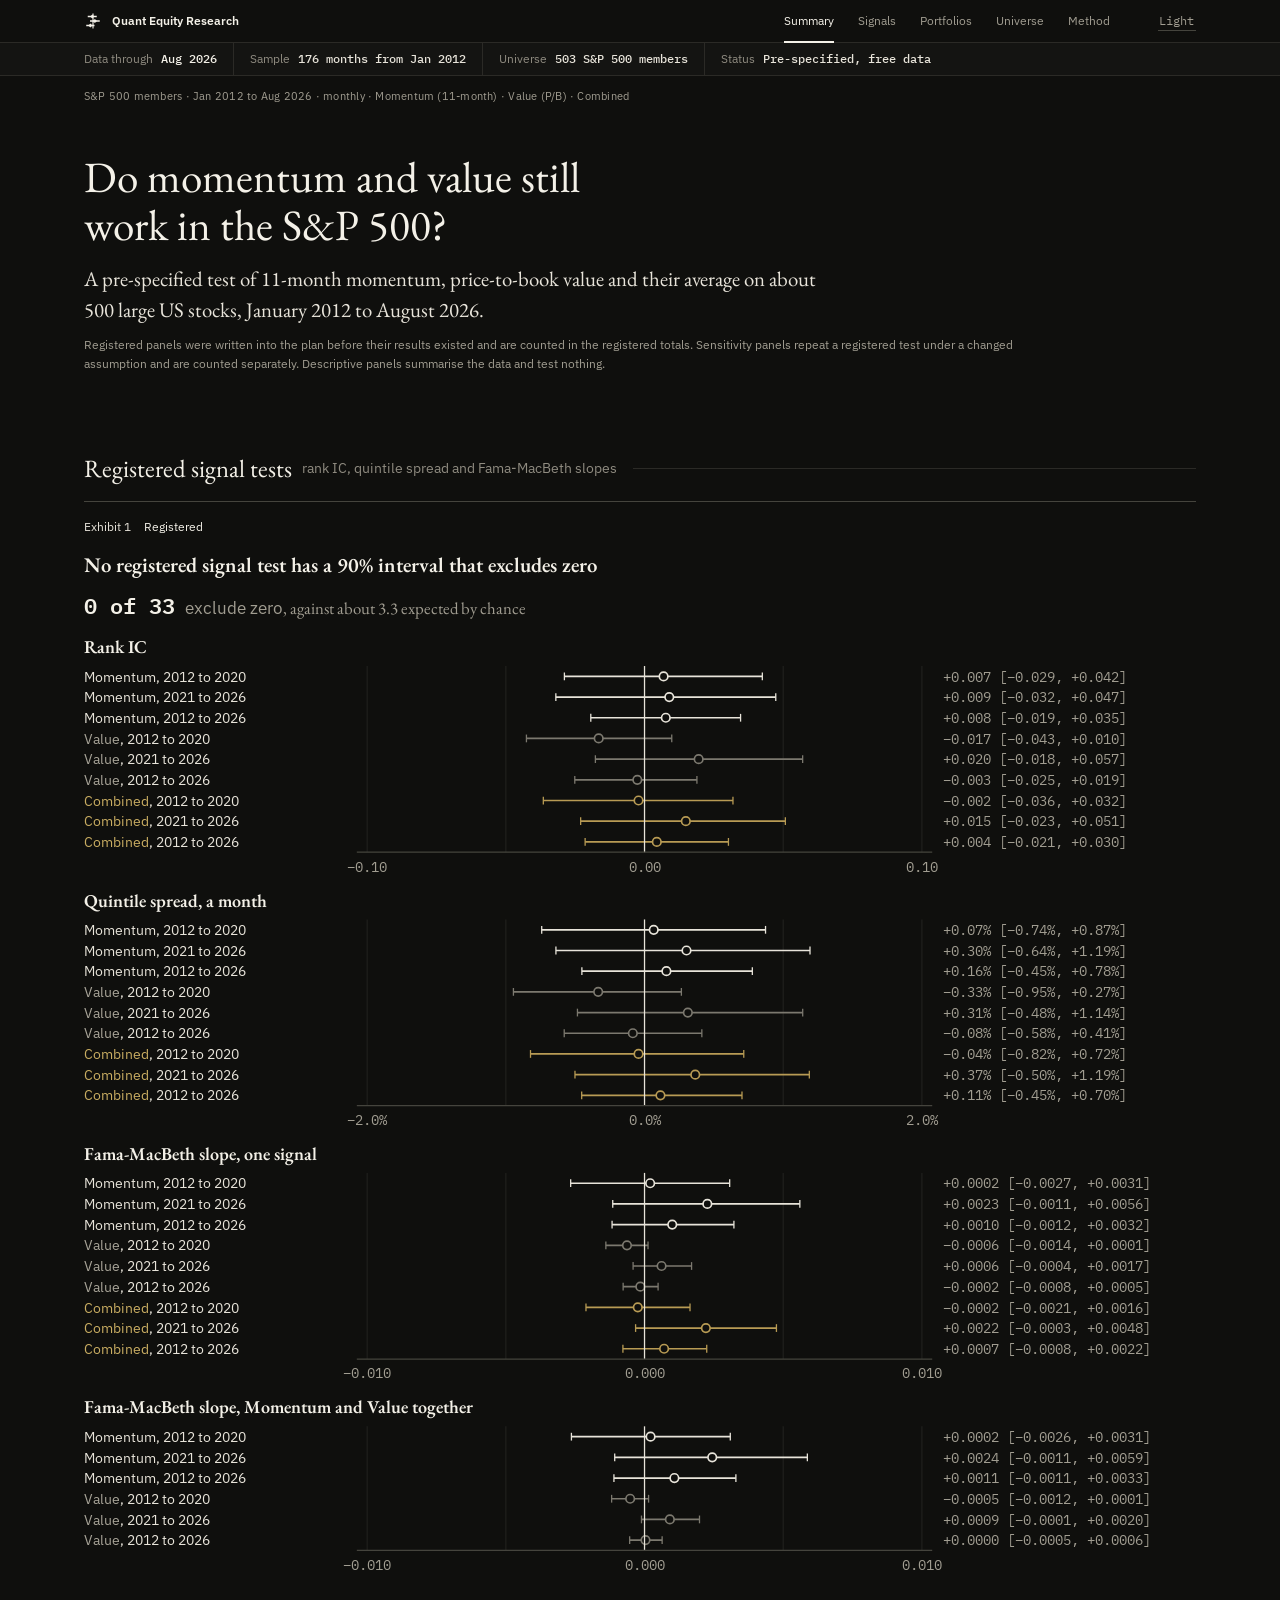
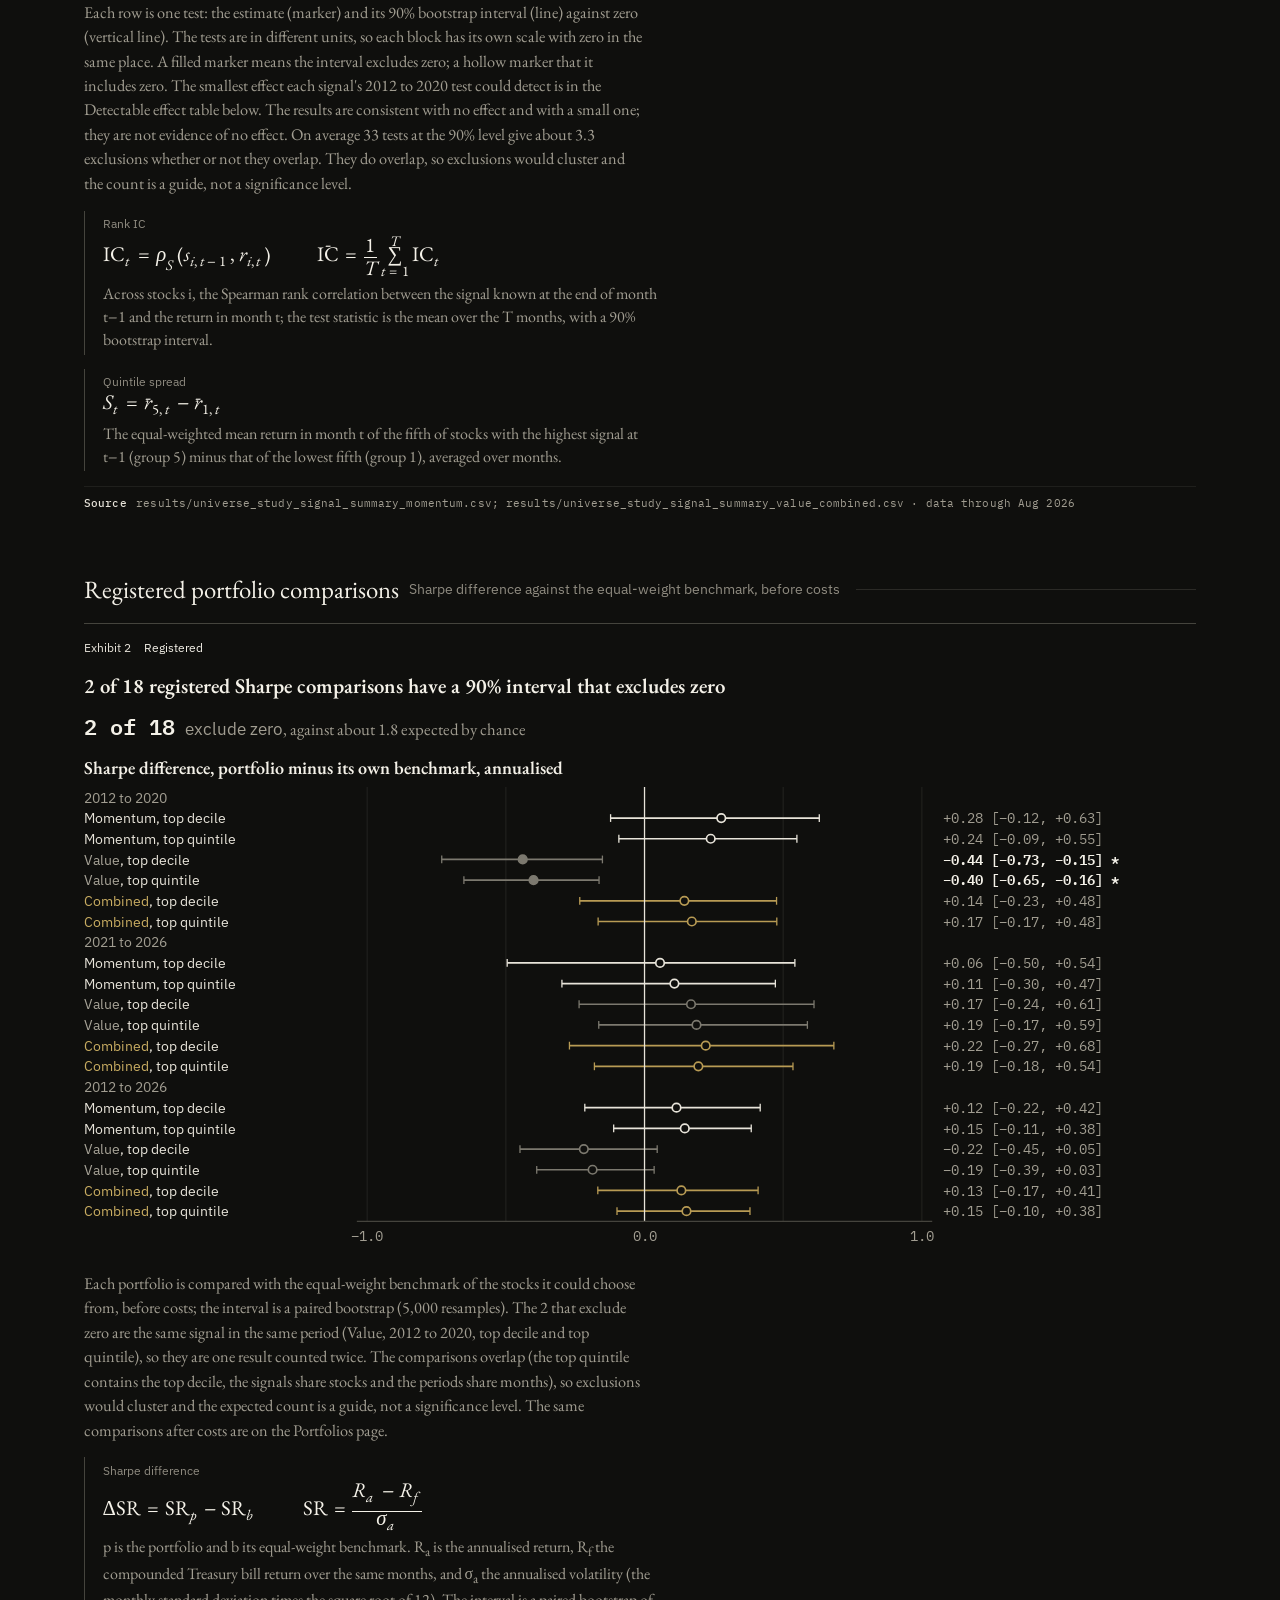
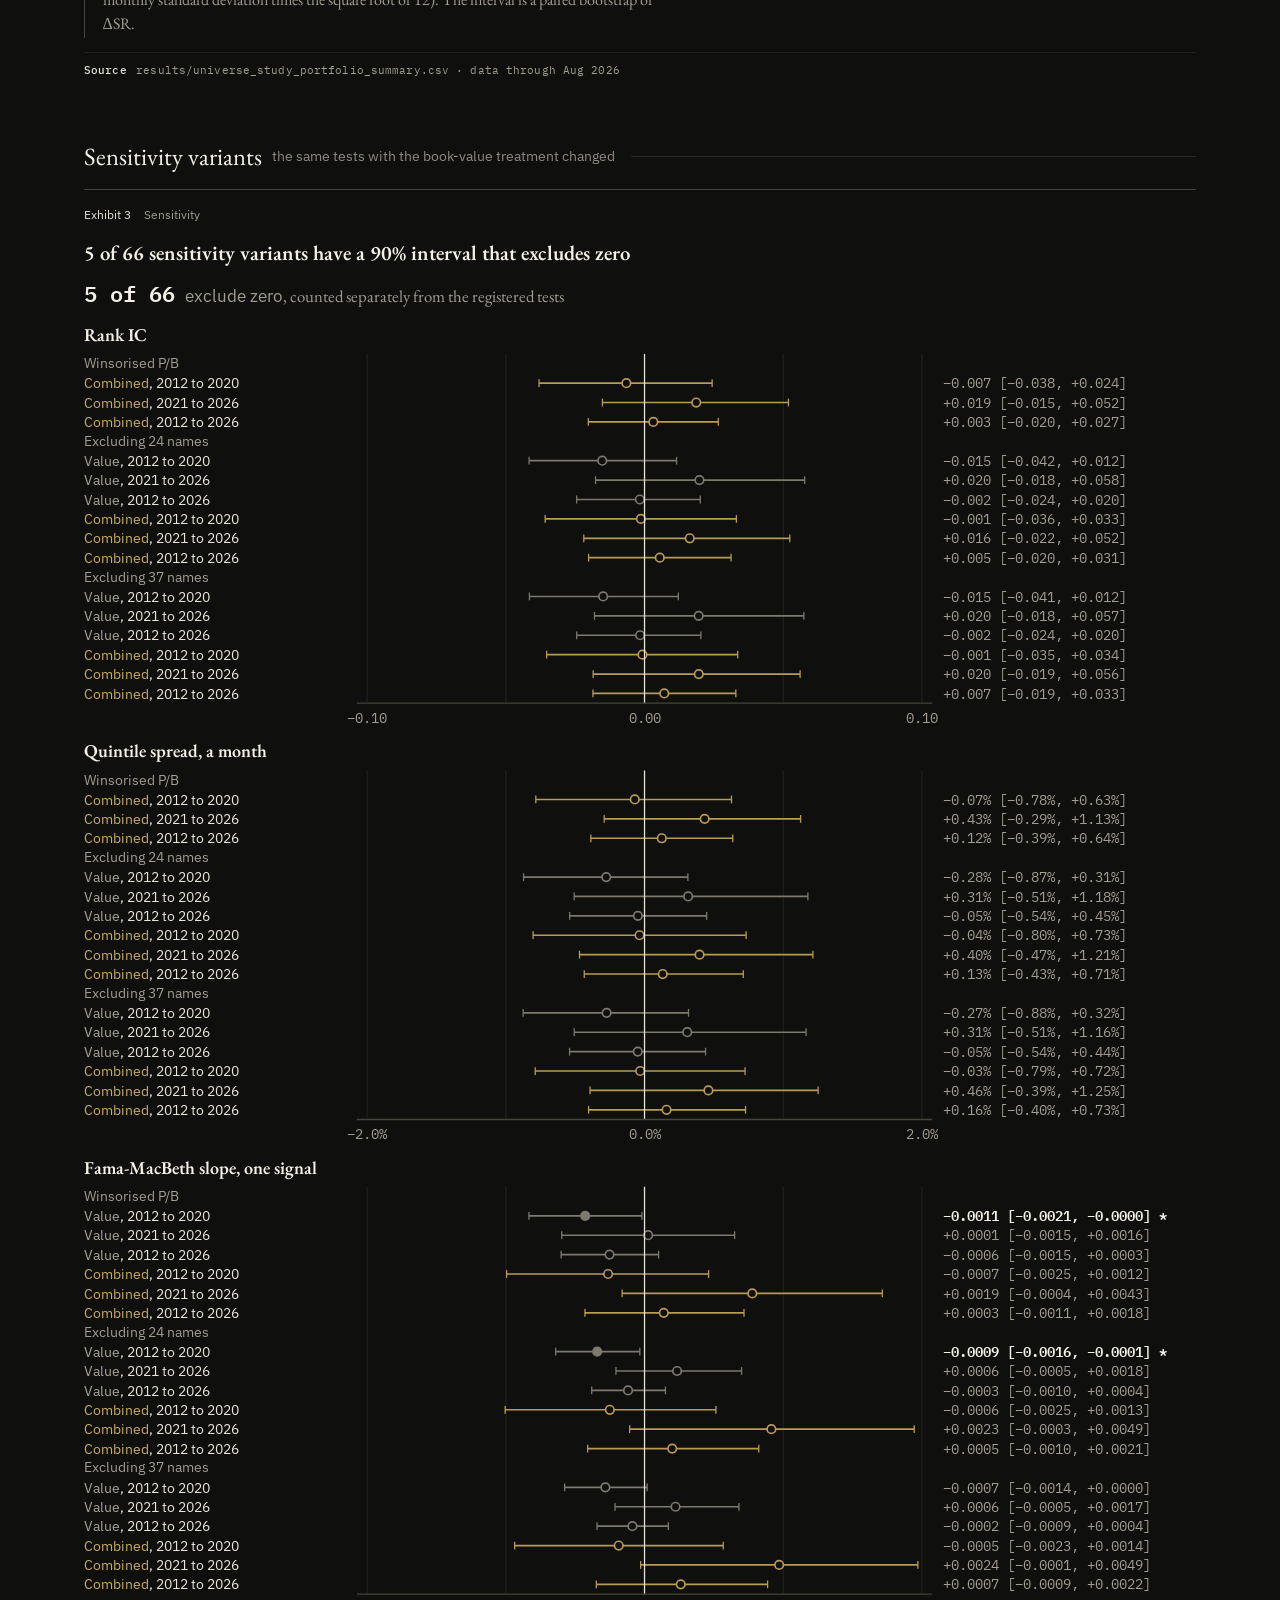
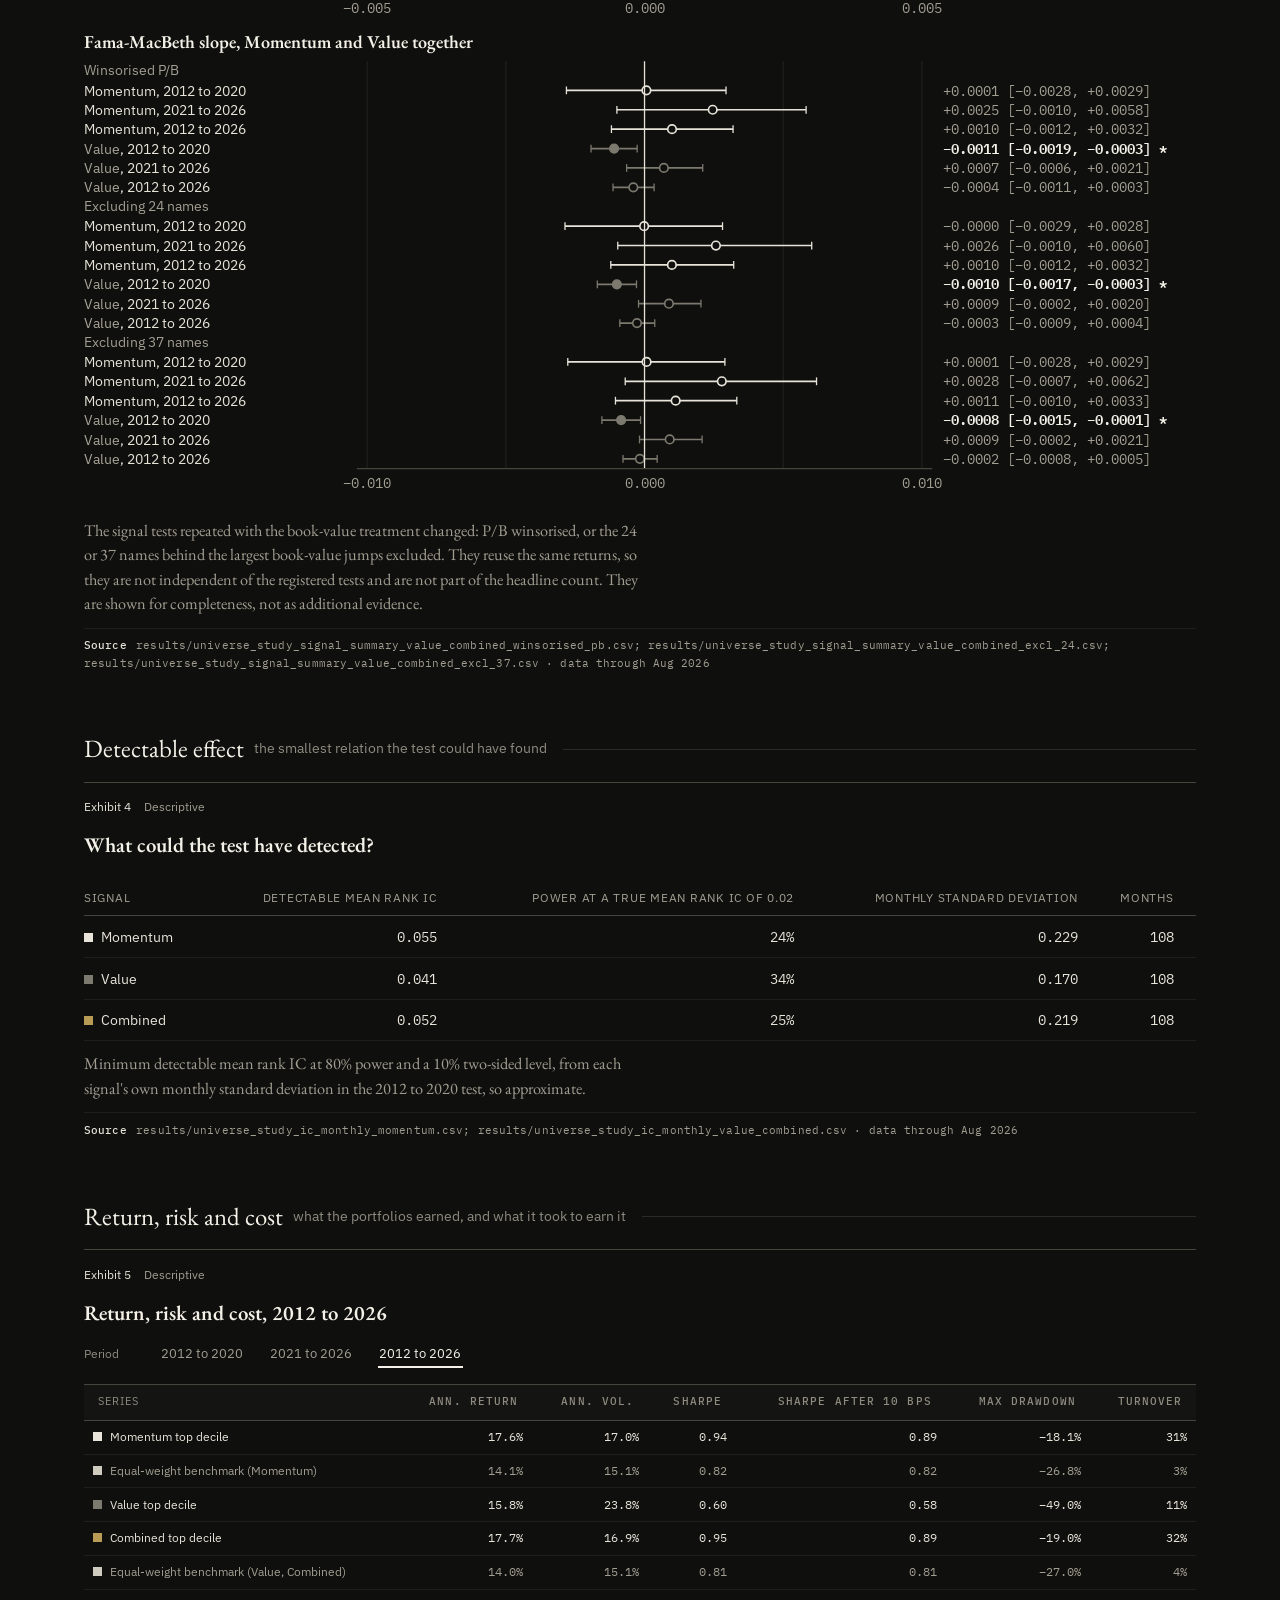
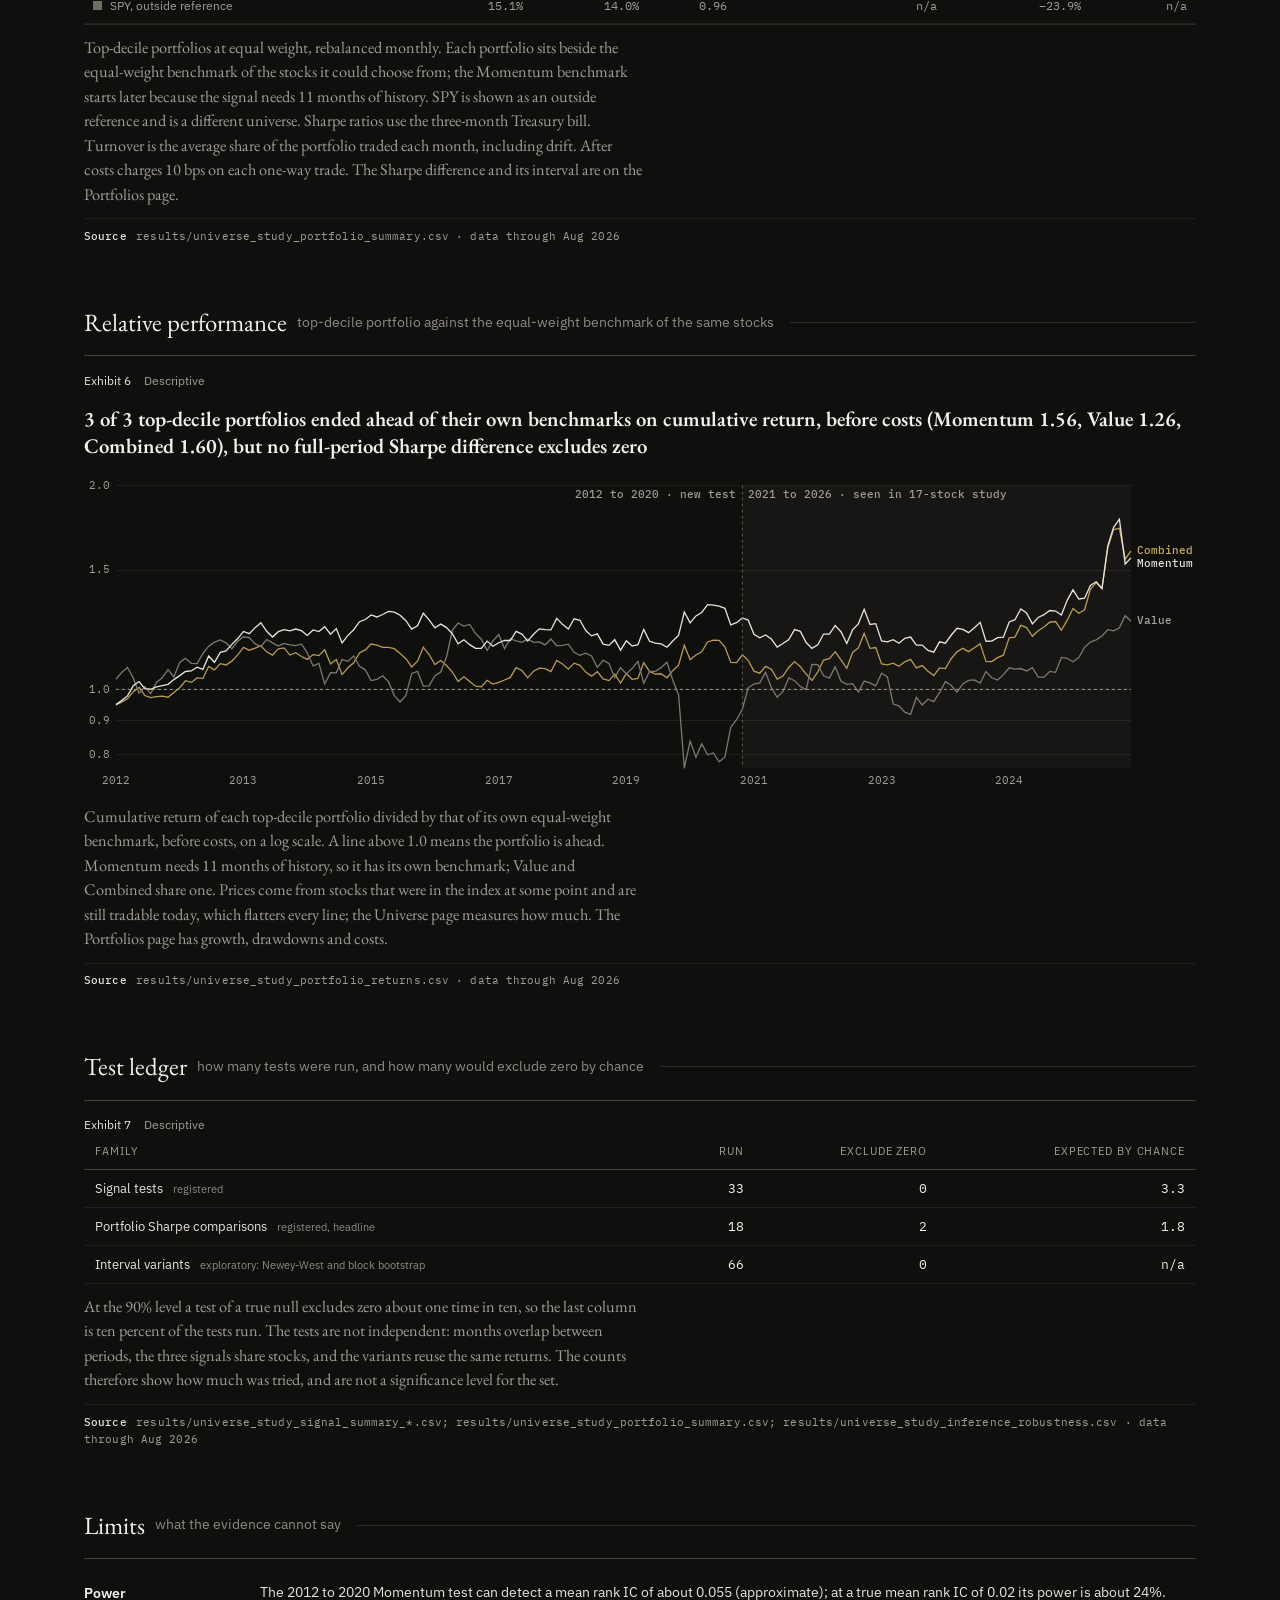
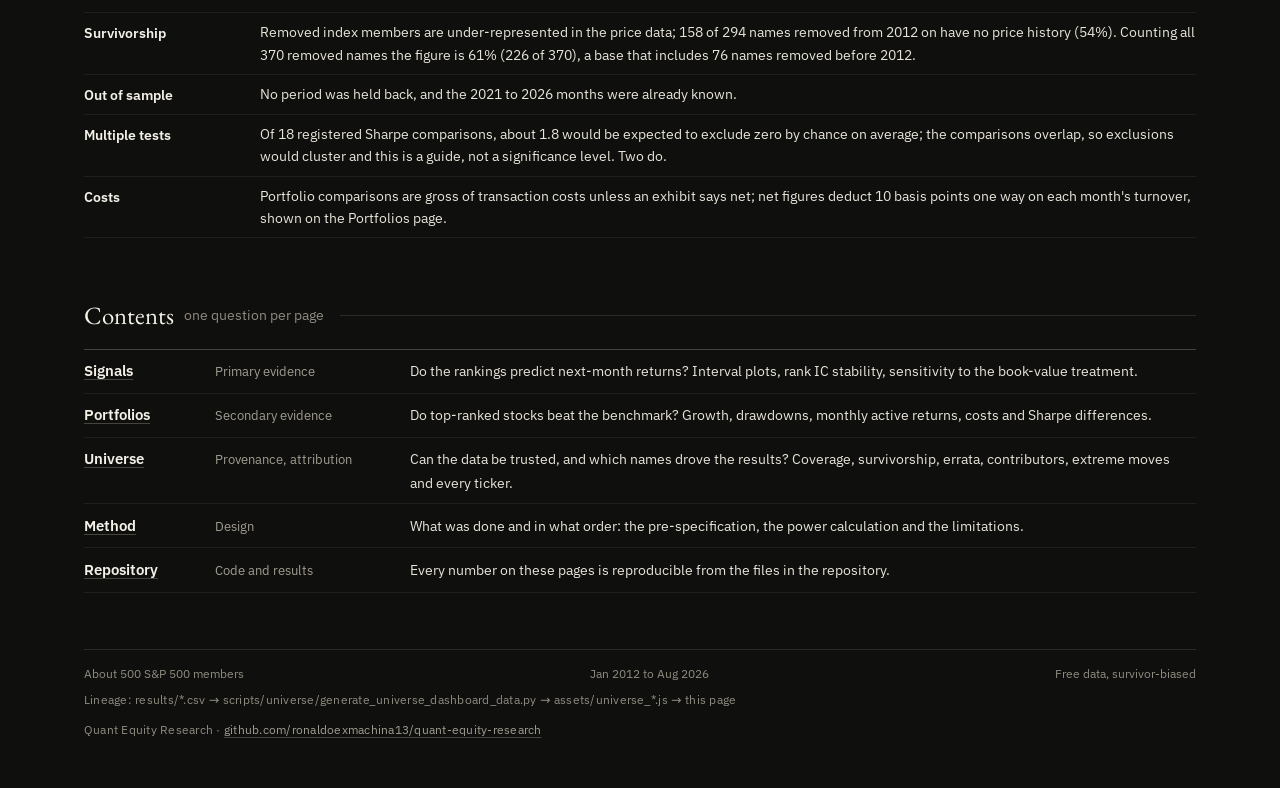
==== index.html @ 2d780b63 "Dashboard: clearer Sharpe panel title and count line; plainer panel wording Portfolios title now sta" ====
<!DOCTYPE html>
<html lang="en">
<head>
<meta charset="UTF-8">
<meta name="viewport" content="width=device-width, initial-scale=1">
<meta name="description" content="A pre-specified test of momentum, value and their average on about 500 S&P 500 stocks, January 2012 to August 2026. The results suggest no detectable ranking power in the 33 registered signal tests.">
<meta property="og:type" content="website">
<meta property="og:title" content="Do Momentum and Value Still Work in the S&amp;P 500? | Equity Factor Research">
<meta property="og:description" content="A pre-specified test of momentum, value and their average on about 500 S&P 500 stocks, January 2012 to August 2026. The results suggest no detectable ranking power in the 33 registered signal tests.">
<meta property="og:url" content="https://ronaldoexmachina13.github.io/quant-equity-research/">
<meta property="og:image" content="https://ronaldoexmachina13.github.io/quant-equity-research/assets/og-summary.png">
<meta property="og:image:width" content="1200">
<meta property="og:image:height" content="627">
<meta property="og:image:alt" content="Forest plot of the 33 registered signal tests: none has a 90% interval that excludes zero">
<meta name="twitter:card" content="summary_large_image">
<meta name="twitter:image" content="https://ronaldoexmachina13.github.io/quant-equity-research/assets/og-summary.png">
<meta name="color-scheme" content="dark">
<link rel="icon" type="image/svg+xml" href="assets/favicon.svg">
<title>Summary | Equity Factor Research</title>
<script src="assets/theme.js?v=22"></script>
<link rel="stylesheet" href="assets/styles.css?v=22">
</head>
<body>
<div id="chrome"></div>
<div class="wrap">

  <section class="hero">
    <h1>Do momentum and value still work in the S&amp;P 500?</h1>
    <p class="lede">A pre-specified test of 11-month momentum, price-to-book value and their average on about 500 large US stocks, January 2012 to August 2026.</p>
  </section>

  <div class="section-label">Registered signal tests <span>rank IC, quintile spread and Fama-MacBeth slopes</span></div>
  <div class="panel" data-stamp="registered" data-src="results/universe_study_signal_summary_momentum.csv; results/universe_study_signal_summary_value_combined.csv">
    <h2 id="f1Title"></h2>
    <div class="fam-count" id="f1Count"></div>
    <svg class="forest" id="f1Forest" role="img" aria-label="Forest plot of every registered signal test: estimate and 90% interval against zero, in four blocks by test"></svg>
    <p class="caption" id="f1Caption"></p>
<div class="formula"><span class="fname">Rank IC</span><math display="block" aria-label="Rank IC is the Spearman correlation of the signal at t minus 1 with the return at t, averaged over months"><msub><mi class="up">IC</mi><mi>t</mi></msub><mo>=</mo><msub><mi>&#x3C1;</mi><mi>S</mi></msub><mo>(</mo><msub><mi>s</mi><mrow><mi>i</mi><mo>,</mo><mrow><mi>t</mi><mo>&#x2212;</mo><mn>1</mn></mrow></mrow></msub><mo>,</mo><msub><mi>r</mi><mrow><mi>i</mi><mo>,</mo><mi>t</mi></mrow></msub><mo>)</mo><mspace width="2.2em"/><mover accent="true"><mi class="up">IC</mi><mo>&#xAF;</mo></mover><mo>=</mo><mfrac><mn>1</mn><mi>T</mi></mfrac><munderover><mo>&#x2211;</mo><mrow><mi>t</mi><mo>=</mo><mn>1</mn></mrow><mi>T</mi></munderover><msub><mi class="up">IC</mi><mi>t</mi></msub></math><p class="where">Across stocks i, the Spearman rank correlation between the signal known at the end of month t&#x2212;1 and the return in month t; the test statistic is the mean over the T months, with a 90% bootstrap interval.</p></div><div class="formula"><span class="fname">Quintile spread</span><math display="block" aria-label="Quintile spread is the mean return of the top fifth minus the bottom fifth in month t"><msub><mi>S</mi><mi>t</mi></msub><mo>=</mo><msub><mover accent="true"><mi>r</mi><mo>&#xAF;</mo></mover><mrow><mn>5</mn><mo>,</mo><mi>t</mi></mrow></msub><mo>&#x2212;</mo><msub><mover accent="true"><mi>r</mi><mo>&#xAF;</mo></mover><mrow><mn>1</mn><mo>,</mo><mi>t</mi></mrow></msub></math><p class="where">The equal-weighted mean return in month t of the fifth of stocks with the highest signal at t&#x2212;1 (group 5) minus that of the lowest fifth (group 1), averaged over months.</p></div>
  </div>

  <div class="section-label">Registered portfolio comparisons <span>Sharpe difference against the equal-weight benchmark, before costs</span></div>
  <div class="panel" data-stamp="registered" data-src="results/universe_study_portfolio_summary.csv">
    <h2 id="f2Title"></h2>
    <div class="fam-count" id="f2Count"></div>
    <svg class="forest" id="f2Forest" role="img" aria-label="Forest plot of the registered Sharpe differences: estimate and 90% interval against zero, grouped by period"></svg>
    <p class="caption" id="f2Caption"></p>
<div class="formula"><span class="fname">Sharpe difference</span><math display="block" aria-label="Sharpe difference is the portfolio Sharpe ratio minus the benchmark Sharpe ratio; the Sharpe ratio is annualised return minus compounded risk-free return, over annualised volatility"><mi class="up">&#x394;SR</mi><mo>=</mo><msub><mi class="up">SR</mi><mi>p</mi></msub><mo>&#x2212;</mo><msub><mi class="up">SR</mi><mi>b</mi></msub><mspace width="2.2em"/><mi class="up">SR</mi><mo>=</mo><mfrac><mrow><msub><mi>R</mi><mi>a</mi></msub><mo>&#x2212;</mo><msub><mi>R</mi><mi>f</mi></msub></mrow><msub><mi>&#x3C3;</mi><mi>a</mi></msub></mfrac></math><p class="where">p is the portfolio and b its equal-weight benchmark. R<sub>a</sub> is the annualised return, R<sub>f</sub> the compounded Treasury bill return over the same months, and &sigma;<sub>a</sub> the annualised volatility (the monthly standard deviation times the square root of 12). The interval is a paired bootstrap of &#x394;SR.</p></div>
  </div>

  <div class="section-label">Sensitivity variants <span>the same tests with the book-value treatment changed</span></div>
  <div class="panel" data-stamp="sensitivity" data-src="results/universe_study_signal_summary_value_combined_winsorised_pb.csv; results/universe_study_signal_summary_value_combined_excl_24.csv; results/universe_study_signal_summary_value_combined_excl_37.csv">
    <h2 id="f3Title"></h2>
    <div class="fam-count" id="f3Count"></div>
    <svg class="forest" id="f3Forest" role="img" aria-label="Forest plot of the sensitivity variants: estimate and 90% interval against zero, in four blocks by test and three sub-groups by variant"></svg>
    <p class="caption" id="f3Caption"></p>
  </div>

  <div class="section-label">Detectable effect <span>the smallest relation the test could have found</span></div>
  <div class="panel" data-stamp="descriptive" data-src="results/universe_study_ic_monthly_momentum.csv; results/universe_study_ic_monthly_value_combined.csv">
    <h2>What could the test have detected?</h2>
    <table class="keyfig" id="mdeTable" aria-label="Detectable mean rank IC by signal, 2012 to 2020">
      <thead><tr><th>Signal</th><th class="num">Detectable mean rank IC</th><th class="num">Power at a true mean rank IC of 0.02</th><th class="num">Monthly standard deviation</th><th class="num">Months</th></tr></thead>
      <tbody id="mdeBody"></tbody>
    </table>
    <p class="caption">Minimum detectable mean rank IC at 80% power and a 10% two-sided level, from each signal's own monthly standard deviation in the 2012 to 2020 test, so approximate.</p>
  </div>

  <div class="section-label">Return, risk and cost <span>what the portfolios earned, and what it took to earn it</span></div>
  <div class="panel" data-stamp="descriptive" data-src="results/universe_study_portfolio_summary.csv">
    <h2 id="rrcTitle">Return, risk and cost</h2>
    <div class="ctrl-row"><span class="pick-label">Period</span><div class="ctrl-group" id="rrcPeriod"></div></div>
    <div class="timeline-table-wrap" style="max-height:none;">
      <table class="timeline-table perf-table" id="rrcTable" aria-label="Return, risk and cost by portfolio">
        <thead><tr><th>Series</th><th class="num">Ann. return</th><th class="num">Ann. vol.</th><th class="num">Sharpe</th><th class="num">Sharpe after 10 bps</th><th class="num">Max drawdown</th><th class="num">Turnover</th></tr></thead>
        <tbody id="rrcBody"></tbody>
      </table>
    </div>
    <p class="caption">Top-decile portfolios at equal weight, rebalanced monthly. Each portfolio sits beside the equal-weight benchmark of the stocks it could choose from; the Momentum benchmark starts later because the signal needs 11 months of history. SPY is shown as an outside reference and is a different universe. Sharpe ratios use the three-month Treasury bill. Turnover is the average share of the portfolio traded each month, including drift. After costs charges 10 bps on each one-way trade. The Sharpe difference and its interval are on the Portfolios page.</p>
  </div>

  <div class="section-label">Relative performance <span>top-decile portfolio against the equal-weight benchmark of the same stocks</span></div>
  <div class="panel" data-stamp="descriptive" data-src="results/universe_study_portfolio_returns.csv">
    <h2 id="relTitle"></h2>
    <div class="rel-canvas"><canvas id="relChart" role="img" aria-label="Line chart. Each top-decile portfolio's cumulative return divided by that of its equal-weight benchmark, monthly, January 2012 to August 2026."></canvas></div>
    <p class="caption">Cumulative return of each top-decile portfolio divided by that of its own equal-weight benchmark, before costs, on a log scale. A line above 1.0 means the portfolio is ahead. Momentum needs 11 months of history, so it has its own benchmark; Value and Combined share one. Prices come from stocks that were in the index at some point and are still tradable today, which flatters every line; the Universe page measures how much. The Portfolios page has growth, drawdowns and costs.</p>
  </div>

  <div class="section-label">Test ledger <span>how many tests were run, and how many would exclude zero by chance</span></div>
  <div class="panel" data-stamp="descriptive" data-src="results/universe_study_signal_summary_*.csv; results/universe_study_portfolio_summary.csv; results/universe_study_inference_robustness.csv">
    <table class="ledger" id="ledger"></table>
    <p class="caption" id="ledgerCaption"></p>
  </div>

  <div class="section-label">Limits <span>what the evidence cannot say</span></div>
  <div class="panel notshow">
    <dl class="limits" id="limits"></dl>
  </div>

  <div class="section-label">Contents <span>one question per page</span></div>
  <ul class="contents">
    <li><a href="signals.html">Signals</a><span class="c-kind">Primary evidence</span><span class="c-q">Do the rankings predict next-month returns? Interval plots, rank IC stability, sensitivity to the book-value treatment.</span></li>
    <li><a href="portfolios.html">Portfolios</a><span class="c-kind">Secondary evidence</span><span class="c-q">Do top-ranked stocks beat the benchmark? Growth, drawdowns, monthly active returns, costs and Sharpe differences.</span></li>
    <li><a href="universe.html">Universe</a><span class="c-kind">Provenance, attribution</span><span class="c-q">Can the data be trusted, and which names drove the results? Coverage, survivorship, errata, contributors, extreme moves and every ticker.</span></li>
    <li><a href="method.html">Method</a><span class="c-kind">Design</span><span class="c-q">What was done and in what order: the pre-specification, the power calculation and the limitations.</span></li>
    <li><a href="https://github.com/ronaldoexmachina13/quant-equity-research" target="_blank" rel="noopener">Repository</a><span class="c-kind">Code and results</span><span class="c-q">Every number on these pages is reproducible from the files in the repository.</span></li>
  </ul>

  <div id="foot"></div>
</div>

<script src="assets/vendor/chart.umd.js?v=4.4.1"></script>
<script src="assets/universe_data.js"></script>
<script src="assets/universe_extras_data.js"></script>
<script src="assets/universe_stocks_data.js"></script>
<script src="assets/universe_sens_data.js"></script>
<script src="assets/meta_data.js"></script>
<script src="assets/dashboard.js?v=22"></script>
<script>
renderChrome("index.html", "S&amp;P 500 members &middot; Jan 2012 to Aug 2026 &middot; monthly &middot; Momentum (11-month) &middot; Value (P/B) &middot; Combined");
const X = UNIVERSE_EXTRAS;
const mde = minDetectableIC();

/* detectable effect by signal, from each signal's own monthly standard deviation in the first test period */
(function detectableEffect() {
  const Z = 1.645 + 0.842, phi = z => { const t = 1 / (1 + 0.2316419 * Math.abs(z)), d = 0.3989423 * Math.exp(-z * z / 2);
    const p = d * t * (0.3193815 + t * (-0.3565638 + t * (1.781478 + t * (-1.821256 + t * 1.330274)))); return z > 0 ? 1 - p : p; };
  document.getElementById("mdeBody").innerHTML = SIGNALS.map(sig => {
    const st = icStatistics(sig, 0, U.split), m = Z * st.sd / Math.sqrt(U.split), dl = 0.02 * Math.sqrt(U.split) / st.sd, power = phi(dl - 1.645) + phi(-dl - 1.645);
    return `<tr><td><span class="swatch" style="background:${COLORS[sig]}"></span>${sig}</td><td class="num" data-label="Detectable mean rank IC">${m.toFixed(3)}</td><td class="num" data-label="Power at a true mean rank IC of 0.02">${pct(power, 0)}</td><td class="num" data-label="Monthly standard deviation">${st.sd.toFixed(3)}</td><td class="num" data-label="Months">${st.n}</td></tr>`;
  }).join("");
})();

/* return, risk and cost: portfolios and their benchmarks side by side, read from the portfolio summary */
(function returnRiskCost() {
  let period = PERIODS[2].key;
  const rows = [
    ["Momentum", "Momentum top decile", COLORS.Momentum, false], ["Benchmark (Momentum usable)", "Equal-weight benchmark", COLORS.Benchmark, true],
    ["Value", "Value top decile", COLORS.Value, false], ["Combined", "Combined top decile", COLORS.Combined, false],
    ["Benchmark (Value and Combined usable)", "Equal-weight benchmark", COLORS.Benchmark, true], ["SPY (reference)", "SPY, outside reference", COLORS.SPY, true]
  ];
  const draw = () => {
    document.getElementById("rrcBody").innerHTML = rows.map(([strategy, label, color, ref]) => {
      const sz = ref ? null : "top_decile";
      const g = summaryRow(period, strategy, sz, "gross");
      if (!g || g.strategy !== strategy) return "";
      const n = summaryRow(period, strategy, sz, "net_drift");
      const netSharpe = n && n.basis === "net_drift" ? n.sharpe.toFixed(2) : "n/a";
      const suffix = strategy.startsWith("Benchmark") ? (strategy.includes("Momentum") ? " (Momentum)" : " (Value, Combined)") : "";
      return `<tr class="${ref ? "tbl-ref" : ""}"><td><span class="swatch" style="background:${color}"></span>${label}${suffix}</td><td class="num">${pct(g.ann, 1)}</td><td class="num">${pct(g.vol, 1)}</td><td class="num">${g.sharpe.toFixed(2)}</td><td class="num">${netSharpe}</td><td class="num">${pct(g.dd, 1)}</td><td class="num">${g.turnover === null ? "n/a" : pct(g.turnover, 0)}</td></tr>`;
    }).join("");
    document.getElementById("rrcTitle").textContent = "Return, risk and cost, " + PERIOD_LABEL[period];
  };
  buttons("rrcPeriod", PERIODS.map(p => ({ key: p.key, label: p.label })), period, k => { period = k; draw(); });
  draw();
})();

/* limits: every count and figure is computed from the data blocks */
(function limits() {
  const tests = U.signalTests, head = U.summary.filter(r => r.headline && r.basis === "gross" && r.diff !== null);
  const testFlag = tests.filter(r => r.excludes_zero).length, flagged = head.filter(r => r.sig);
  const main = tests.filter(r => r.test === "rank_ic" && (r.period === PERIODS[0].key || r.period === PERIODS[1].key));
  const other = tests.length - main.length, otherFlag = tests.filter(r => r.excludes_zero && !main.includes(r)).length;
  const sens = ["winsorised", "excl_24", "excl_37"].flatMap(k => UNIVERSE_SENS.signalTests[k]);
  const sensFlag = sens.filter(r => r.excludes_zero);
  const same = key => sensFlag.length > 0 && sensFlag.every(r => r[key] === sensFlag[0][key]);
  const mom = icStatistics("Momentum", 0, U.split), momMde = (1.645 + 0.842) * mom.sd / Math.sqrt(U.split);
  const phi = z => { const t = 1 / (1 + 0.2316419 * Math.abs(z)), d = 0.3989423 * Math.exp(-z * z / 2);
    const p = d * t * (0.3193815 + t * (-0.3565638 + t * (1.781478 + t * (-1.821256 + t * 1.330274)))); return z > 0 ? 1 - p : p; };
  const dm = 0.02 * Math.sqrt(U.split) / mom.sd, momPower = phi(dm - 1.645) + phi(-dm - 1.645);
  const expected = (head.length * 0.1).toFixed(1);
  const stocks = UNIVERSE_STOCKS.rows.map(r => Object.fromEntries(UNIVERSE_STOCKS.columns.map((c, i) => [c, r[i]])));
  const removedAll = stocks.filter(x => x.group === "removed"), removed = removedAll.filter(x => x.end_date >= U.dates[0]);
  const none = list => list.filter(x => !x.has_price_history).length;
  const lim = [
    ["Power", "The 2012 to 2020 Momentum test can detect a mean rank IC of about " + momMde.toFixed(3) + " (approximate); at a true mean rank IC of 0.02 its power is about " + pct(momPower, 0) + "."],
    ["Survivorship", "Removed index members are under-represented in the price data; " + none(removed) + " of " + removed.length + " names removed from 2012 on have no price history (" + pct(none(removed) / removed.length, 0) + "). Counting all " + removedAll.length + " removed names the figure is " + pct(none(removedAll) / removedAll.length, 0) + " (" + none(removedAll) + " of " + removedAll.length + "), a base that includes " + (removedAll.length - removed.length) + " names removed before 2012."],
    ["Out of sample", "No period was held back, and the 2021 to 2026 months were already known."],
    ["Multiple tests", "Of " + head.length + " registered Sharpe comparisons, about " + expected + " would be expected to exclude zero by chance on average; the comparisons overlap, so exclusions would cluster and this is a guide, not a significance level. " + (flagged.length === 1 ? "One does." : flagged.length === 2 ? "Two do." : flagged.length + " do.")],
    ["Costs", "Portfolio comparisons are gross of transaction costs unless an exhibit says net; net figures deduct 10 basis points one way on each month's turnover, shown on the Portfolios page."]
  ];
  document.getElementById("limits").innerHTML = lim.map(r => `<dt>${r[0]}</dt><dd>${r[1]}</dd>`).join("");
})();

/* the three families of tests as forest plots; counts, titles and captions are all computed from the data blocks */
(function familyExhibits() {
  const FMT = {
    rank_ic: { axis: v => v.toFixed(2), val: v => sgn(v, 3) },
    quintile_spread: { axis: v => (v * 100).toFixed(1) + "%", val: v => spct(v, 2) },
    fama_macbeth_single: { axis: v => v.toFixed(3), val: v => sgn(v, 4) },
    fama_macbeth_joint: { axis: v => v.toFixed(3), val: v => sgn(v, 4) },
    sharpe: { axis: v => v.toFixed(1), val: v => sgn(v, 2) }
  };
  const TEST_TITLE = { rank_ic: "Rank IC", quintile_spread: "Quintile spread, a month", fama_macbeth_single: "Fama-MacBeth slope, one signal", fama_macbeth_joint: "Fama-MacBeth slope, Momentum and Value together" };
  const counted = (el, flagged, total, tail) => { document.getElementById(el).innerHTML = `<b>${flagged} of ${total}</b> exclude zero<span>${tail}</span>`; };
  const chance = n => (n * 0.1).toFixed(1);
  const testRow = (r, rest) => ({ sig: r.signal, rest: ", " + rest, mean: r.mean, lo: r.ci_90_lower, hi: r.ci_90_upper, excl: r.excludes_zero });

  /* family 1: registered signal tests */
  const tests = U.signalTests, flag1 = tests.filter(r => r.excludes_zero).length;
  const blocks1 = Object.keys(TEST_TITLE).map(k => ({
    title: TEST_TITLE[k], fmt: FMT[k],
    rows: SIGNALS.flatMap(sig => PERIODS.map(p => tests.find(r => r.test === k && r.signal === sig && r.period === p.key && p)).filter(Boolean)
      .map(r => testRow(r, PERIOD_LABEL[r.period])))
  })).filter(b => b.rows.length);
  document.getElementById("f1Title").textContent = flag1 === 0 ? "No registered signal test has a 90% interval that excludes zero" : flag1 + " of " + tests.length + " registered signal tests have a 90% interval that excludes zero";
  counted("f1Count", flag1, tests.length, ", against about " + chance(tests.length) + " expected by chance");
  familyForest("f1Forest", blocks1);
  document.getElementById("f1Caption").innerHTML = "Each row is one test: the estimate (marker) and its 90% bootstrap interval (line) against zero (vertical line). The tests are in different units, so each block has its own scale with zero in the same place. " +
    "A filled marker means the interval excludes zero; a hollow marker that it includes zero. The smallest effect each signal's 2012 to 2020 test could detect is in the Detectable effect table below. " +
    "The results are consistent with no effect and with a small one; they are not evidence of no effect. On average " + tests.length + " tests at the 90% level give about " + chance(tests.length) + " exclusions whether or not they overlap. They do overlap, so exclusions would cluster and the count is a guide, not a significance level.";

  /* family 2: registered Sharpe comparisons */
  const head = U.summary.filter(r => r.headline && r.basis === "gross" && r.diff !== null), hit = head.filter(r => r.sig);
  const rows2 = [];
  PERIODS.forEach(p => { rows2.push({ header: p.label }); SIGNALS.forEach(sig => ["top_decile", "top_quintile"].forEach(z => {
    const r = head.find(x => x.period === p.key && x.strategy === sig && x.size === z);
    if (r) rows2.push({ sig, rest: ", " + SIZE_LABEL[z].toLowerCase(), mean: r.diff, lo: r.lo, hi: r.hi, excl: r.sig });
  })); });
  document.getElementById("f2Title").textContent = hit.length === 0 ? "No registered Sharpe comparison has a 90% interval that excludes zero" : hit.length + " of " + head.length + " registered Sharpe comparisons have a 90% interval that excludes zero";
  counted("f2Count", hit.length, head.length, ", against about " + chance(head.length) + " expected by chance");
  familyForest("f2Forest", [{ title: "Sharpe difference, portfolio minus its own benchmark, annualised", fmt: FMT.sharpe, rows: rows2 }]);
  const sameSignal = hit.length > 1 && hit.every(r => r.strategy === hit[0].strategy && r.period === hit[0].period);
  document.getElementById("f2Caption").innerHTML = "Each portfolio is compared with the equal-weight benchmark of the stocks it could choose from, before costs; the interval is a paired bootstrap (5,000 resamples). " +
    (sameSignal ? "The " + hit.length + " that exclude zero are the same signal in the same period (" + hit[0].strategy + ", " + PERIOD_LABEL[hit[0].period] + ", " + hit.map(r => SIZE_LABEL[r.size].toLowerCase()).join(" and ") + "), so they are one result counted twice. " : "") +
    "The comparisons overlap (the top quintile contains the top decile, the signals share stocks and the periods share months), so exclusions would cluster and the expected count is a guide, not a significance level. The same comparisons after costs are on the Portfolios page.";

  /* family 3: sensitivity variants */
  const VARIANTS = [["winsorised", "Winsorised P/B"], ["excl_24", "Excluding 24 names"], ["excl_37", "Excluding 37 names"]];
  const sens = VARIANTS.flatMap(([k]) => UNIVERSE_SENS.signalTests[k].map(r => Object.assign({ variant: k }, r))), flag3 = sens.filter(r => r.excludes_zero);
  const blocks3 = Object.keys(TEST_TITLE).map(k => {
    const rows = [];
    VARIANTS.forEach(([vk, vl]) => {
      const part = sens.filter(r => r.variant === vk && r.test === k);
      if (!part.length) return;
      rows.push({ header: vl });
      SIGNALS.forEach(sig => PERIODS.forEach(p => { const r = part.find(x => x.signal === sig && x.period === p.key); if (r) rows.push(testRow(r, PERIOD_LABEL[r.period])); }));
    });
    return { title: TEST_TITLE[k], fmt: FMT[k], rows };
  }).filter(b => b.rows.length > 3);
  const same = key => flag3.length > 0 && flag3.every(r => r[key] === flag3[0][key]);
  document.getElementById("f3Title").textContent = flag3.length === 0 ? "No sensitivity variant has a 90% interval that excludes zero" : flag3.length + " of " + sens.length + " sensitivity variants have a 90% interval that excludes zero";
  counted("f3Count", flag3.length, sens.length, ", counted separately from the registered tests");
  familyForest("f3Forest", blocks3, { rowH: 15 });
  document.getElementById("f3Caption").innerHTML = "The signal tests repeated with the book-value treatment changed: P/B winsorised, or the 24 or 37 names behind the largest book-value jumps excluded. They reuse the same returns, so they are not independent of the registered tests and are not part of the headline count" +
    (flag3.length && same("signal") && same("test") && same("period") ? ". All " + flag3.length + " that exclude zero are " + flag3[0].signal + ", " + flag3[0].test.replace(/_/g, " ") + ", " + PERIOD_LABEL[flag3[0].period] : "") +
    ". They are shown for completeness, not as additional evidence.";
})();

/* test ledger: counts come straight from the data blocks */
(function ledger() {
  const sig = U.signalTests, head = U.summary.filter(r => r.headline && r.basis === "gross" && r.diff !== null), rob = X.robustness;
  const variants = rob.length * 2, variantFlags = rob.filter(r => r.nw_excludes_zero).length + rob.filter(r => r.block_excludes_zero).length;
  const rows = [
    ["Signal tests <small>registered</small>", sig.length, sig.filter(r => r.excludes_zero).length, (sig.length * 0.1).toFixed(1)],
    ["Portfolio Sharpe comparisons <small>registered, headline</small>", head.length, head.filter(r => r.sig).length, (head.length * 0.1).toFixed(1)],
    ["Interval variants <small>exploratory: Newey-West and block bootstrap</small>", variants, variantFlags, "n/a"]
  ];
  document.getElementById("ledger").innerHTML = "<thead><tr><th>Family</th><th>Run</th><th>Exclude zero</th><th>Expected by chance</th></tr></thead><tbody>" +
    rows.map(r => `<tr><td>${r[0]}</td><td>${r[1]}</td><td>${r[2]}</td><td>${r[3]}</td></tr>`).join("") + "</tbody>";
  document.getElementById("ledgerCaption").textContent = "At the 90% level a test of a true null excludes zero about one time in ten, so the last column is ten percent of the tests run. The tests are not independent: months overlap between periods, the three signals share stocks, and the variants reuse the same returns. The counts therefore show how much was tried, and are not a significance level for the set.";
})();

/* relative performance: top decile over its own benchmark, log scale */
(function relativePerformance() {
  const labels = U.dates;
  const rel = SIGNALS.map(sig => {
    const r = U.series[sig].top_decile.gross, b = U.benchmarks[benchmarkKey(sig)].gross;
    let v = 1; return { sig, data: r.map((x, i) => (v *= (1 + x) / (1 + b[i]))) };
  });
  const end = rel.map(o => o.data[o.data.length - 1]);
  const full = SIGNALS.map(sig => U.summary.find(x => x.period === PERIODS[2].key && x.strategy === sig && x.size === "top_decile" && x.basis === "gross"));
  const ahead = end.filter(v => v > 1).length, sigCount = full.filter(r => r.sig).length;
  document.getElementById("relTitle").textContent = ahead + " of 3 top-decile portfolios ended ahead of their own benchmarks on cumulative return, before costs (" + SIGNALS.map((s, i) => s + " " + end[i].toFixed(2)).join(", ") + "), but " +
    (sigCount === 0 ? "no full-period Sharpe difference excludes zero" : sigCount + " full-period Sharpe differences exclude zero");
  new Chart(document.getElementById("relChart"), {
    type: "line",
    data: { labels, datasets: rel.map(o => ({ label: o.sig, data: o.data, borderColor: COLORS[o.sig], backgroundColor: COLORS[o.sig], pointRadius: 0, tension: 0 })) },
    options: {
      responsive: true, maintainAspectRatio: false, interaction: { mode: "index", intersect: false },
      layout: { padding: { right: endLabelPad(rel.map(o => ({ label: o.sig }))) } },
      plugins: { legend: { display: !WIDE(), position: "top", align: "start", labels: { boxWidth: 10, boxHeight: 2, usePointStyle: false } }, endLabels: { enabled: WIDE() }, tooltip: { callbacks: { label: i => i.dataset.label + ": " + i.parsed.y.toFixed(3) } } },
      scales: { y: { type: "logarithmic", ticks: { callback: v => v.toFixed(1), maxTicksLimit: 6 } }, x: { grid: { display: false }, ticks: { maxTicksLimit: 8, callback: function (v) { return this.getLabelForValue(v).slice(0, 4); } } } }
    },
    plugins: [makeSplitLine(false), makeRefLine(1, "")]
  });
})();
</script>
</body>
</html>
---- assets/styles.css ----
/* Equity Factor Research dashboard theme, design system v2.
   Flat charcoal panels, hairline rules, tabular numerals, numbered exhibits with a source line. IBM Plex Mono carries
   numbers, labels and tables; IBM Plex Sans carries prose. Type scale: 11 / 12.5 / 14 / 15 / 18 / 30 px, nothing smaller
   than 11 px. Amber is the one accent and marks only what is selected or registered; red and green are reserved for sign. Fonts are self-hosted (SIL OFL 1.1). */
@font-face { font-family: "IBM Plex Mono"; font-weight: 400; font-style: normal; font-display: swap; src: url("fonts/ibm-plex-mono-latin-400-normal.woff2") format("woff2"); }
@font-face { font-family: "IBM Plex Mono"; font-weight: 500; font-style: normal; font-display: swap; src: url("fonts/ibm-plex-mono-latin-500-normal.woff2") format("woff2"); }
@font-face { font-family: "IBM Plex Mono"; font-weight: 600; font-style: normal; font-display: swap; src: url("fonts/ibm-plex-mono-latin-600-normal.woff2") format("woff2"); }
@font-face { font-family: "IBM Plex Sans"; font-weight: 400; font-style: normal; font-display: swap; src: url("fonts/ibm-plex-sans-latin-400-normal.woff2") format("woff2"); }
@font-face { font-family: "EB Garamond"; font-weight: 400; font-style: normal; font-display: swap; src: url("fonts/eb-garamond-latin-400-normal.woff2") format("woff2"); }
@font-face { font-family: "EB Garamond"; font-weight: 400; font-style: italic; font-display: swap; src: url("fonts/eb-garamond-latin-400-italic.woff2") format("woff2"); }
@font-face { font-family: "EB Garamond"; font-weight: 600; font-style: normal; font-display: swap; src: url("fonts/eb-garamond-latin-600-normal.woff2") format("woff2"); }
@font-face { font-family: "IBM Plex Sans"; font-weight: 600; font-style: normal; font-display: swap; src: url("fonts/ibm-plex-sans-latin-600-normal.woff2") format("woff2"); }

:root {
  --bg: #0F0F0D;
  --surface: #141412;
  --surface-2: #1A1A17;
  --line: #2B2A26;
  --line-strong: #45443D;
  --rule: #1F1F1C;
  --text: #E8E4DA;
  --text-strong: #F4F1E8;
  --muted: #A19D91;
  --dim: #8F8B80;

  --amber: #B89B54;
  --pos: #A3B58A;
  --neg: #C79A86;

  --benchmark: #CFCBBF;
  --combined: #B89B54;
  --value: #7C796F;
  --momentum: #E8E4DA;
  --p1: #6F6C63;
  --p2: #E8E4DA;
  --oos: #B89B54;
  /* series colours as TEXT: same as the fills on dark, darker teal on light so small text reaches 4.5:1 */
  --momentum-text: #E8E4DA;
  --value-text: #A8A498;
  --combined-text: #C9AD62;

  --grid: #1F1F1C;
  --zero: #A19D91;
  --ref: #5F5D55;
  --label: #C9C5B9;
  --shade: rgba(232, 228, 218, 0.035);
  --tip-bg: #0F0F0D;
  --tip-border: #45443D;
  color-scheme: dark;

  /* Older names kept so page-level styles resolve to the new palette */
  --panel-border: var(--line);
  --text-primary: var(--text);
  --text-secondary: var(--text);
  --text-muted: var(--muted);

  --serif: "EB Garamond", "Source Serif 4", Georgia, "Times New Roman", serif;
  --mono: "IBM Plex Mono", "DejaVu Sans Mono", Menlo, Consolas, ui-monospace, monospace;
  --sans: "IBM Plex Sans", "Segoe UI", system-ui, -apple-system, Helvetica, Arial, sans-serif;
}
/* Themes. Dark is the plain :root above; light is :root[data-theme="light"]. assets/theme.js sets data-theme, and its first line is the one-line default. */
:root[data-theme="light"] {
    --bg: #F6F3EA; --surface: #F1EEE4; --surface-2: #EBE7DB; --line: #D3CEC0; --line-strong: #A8A294; --rule: #E3DFD2;
    --text: #23211C; --text-strong: #0F0E0B; --muted: #5F5B50; --dim: #6A665A;
    --amber: #7A5C14; --pos: #4F6B3A; --neg: #8E3F2B;
    --benchmark: #4A463C; --combined: #8A6A1F; --value: #8A8678; --momentum: #23211C; --p1: #8A8678; --p2: #23211C; --oos: #7A5C14;
    --momentum-text: #23211C; --value-text: #5F5B50; --combined-text: #7A5C14;
    --grid: #E3DFD2; --zero: #5F5B50; --ref: #8F8B7E; --label: #3B382F; --shade: rgba(35, 33, 28, 0.045); --tip-bg: #F6F3EA; --tip-border: #A8A294;
    color-scheme: light;
}
* { box-sizing: border-box; border-radius: 0; }
html { -webkit-text-size-adjust: 100%; }
body {
  margin: 0;
  background: var(--bg);
  color: var(--text);
  font-family: var(--sans);
  font-size: 15px;
  line-height: 1.6;
  font-variant-numeric: tabular-nums;
  overflow-x: hidden;
}
button, input, select, table { font-family: var(--sans); }
body { font-variant-numeric: tabular-nums; }
a { color: var(--text-strong); text-decoration: underline; text-decoration-color: var(--line-strong); text-underline-offset: 3px; }
a:hover { text-decoration-color: var(--text-strong); }
b, strong { font-weight: 600; }
.wrap { max-width: 1160px; margin: 0 auto; padding: 0 1.5rem 3rem; }

/* ---------- chrome: navigation bar, status strip, page context line ---------- */
.topnav { background: var(--bg); border-bottom: 1px solid var(--line); }
.topnav .topnav-inner {
  max-width: 1160px; margin: 0 auto; padding: 0 1.5rem;
  display: flex; flex-wrap: wrap; align-items: stretch; gap: 0 1.75rem;
}
.topnav .brand {
  display: flex; align-items: center; gap: 0.65rem; margin-right: auto; padding: 0.7rem 0;
  font-family: var(--sans); font-weight: 600; font-size: 0.78rem; 
   color: var(--text-strong); text-decoration: none;
}
.topnav .brand::before { content: ""; width: 9px; height: 9px; background: var(--text-strong); flex-shrink: 0; }
.topnav .links { display: flex; flex-wrap: wrap; gap: 0 1.5rem; }
.topnav .links a {
  display: flex; align-items: center; position: relative;
  font-family: var(--sans); font-size: 0.78rem; font-weight: 500;  
  color: var(--muted); text-decoration: none; padding: 0.7rem 0;
}
.topnav .links a:hover { color: var(--text-strong); }
.topnav .links a.active { color: var(--text-strong); }
.topnav .links a.active::after { content: ""; position: absolute; left: 0; right: 0; bottom: -1px; height: 2px; background: var(--text-strong); }

.statusbar { background: var(--surface); border-bottom: 1px solid var(--line); }
.statusbar .statusbar-inner {
  max-width: 1160px; margin: 0 auto; padding: 0 1.5rem;
  display: flex; flex-wrap: wrap; font-family: var(--sans); font-size: 0.78rem;  
}
.statusbar .st { padding: 0.38rem 1rem 0.38rem 0; margin-right: 1rem; border-right: 1px solid var(--line); white-space: nowrap; }
.statusbar .st:last-child { border-right: none; }
.statusbar .st i { font-style: normal; color: var(--dim); margin-right: 0.5rem; }
.statusbar .st b { font-weight: 500; color: var(--text); }
.statusbar .st.live b { color: var(--text-strong); }

.subtitle-bar {
  max-width: 1160px; margin: 0 auto 1.75rem; padding: 0.7rem 1.5rem;
  color: var(--muted); font-family: var(--sans); font-size: 0.7rem; letter-spacing: 0.02em;
}

/* ---------- headings and prose ---------- */
header { margin-bottom: 2rem; }
header h1, .hero h1 {
  font-family: var(--sans); font-size: 1.9rem; font-weight: 600; line-height: 1.2; letter-spacing: -0.015em;
  margin: 0 0 0.85rem; color: var(--text-strong); text-transform: none;
}
header p { color: var(--text); font-size: 0.98rem; margin: 0; max-width: 780px; line-height: 1.65; }
header p code {
  font-family: var(--mono); border: 1px solid var(--line); background: var(--surface);
  color: var(--text-strong); padding: 0 0.3rem; font-size: 0.88em;
}

/* Section label: sentence-case heading with a hairline running to the right edge */
.section-label {
  display: flex; align-items: center; gap: 0.6rem; margin: 2.5rem 0 0.8rem;
  font-family: var(--sans); font-size: 1.05rem; letter-spacing: 0;
  color: var(--text-strong); font-weight: 600;
}
.section-label::after { content: ""; flex: 1; border-top: 1px solid var(--line); order: 3; margin-left: 0.4rem; }
.section-label span { color: var(--dim); font-weight: 400; font-size: 0.85rem; letter-spacing: 0; text-transform: none; order: 2; }

/* ---------- controls ---------- */
.strategy-bar { display: flex; gap: 0.4rem; flex-wrap: wrap; margin: 1.5rem 0 1.75rem; }
.strategy-btn, .metric-btn, .lens-btn, .year-btn {
  background: var(--surface); border: 1px solid var(--line); color: var(--muted);
  padding: 0.42rem 0.8rem; font-size: 0.78rem; font-weight: 500;  
  cursor: pointer; display: inline-flex; align-items: center; gap: 0.5rem;
}
.strategy-btn:hover, .metric-btn:hover, .lens-btn:hover, .year-btn:hover { color: var(--text-strong); border-color: var(--line-strong); }
.strategy-btn.active, .metric-btn.active, .year-btn.active,
.lens-btn.active-quant, .lens-btn.active-wealth, .lens-btn.active-risk {
  color: var(--text-strong); background: var(--surface-2); border-color: var(--line-strong);
  border-bottom: 2px solid var(--text-strong);
}
.strategy-btn .dot, .swatch { display: inline-block; width: 9px; height: 9px; flex-shrink: 0; }
.swatch { margin-right: 0.5rem; vertical-align: 0; }
.metric-btn:disabled { opacity: 0.3; cursor: default; }
.metric-btn:disabled:hover { color: var(--muted); border-color: var(--line); }
.metric-toggle, .portfolio-toggle { display: flex; gap: 0.4rem; margin-bottom: 1rem; flex-wrap: wrap; }
.ctrl-row { display: flex; flex-wrap: wrap; gap: 0.5rem 1.5rem; margin-bottom: 1rem; align-items: center; }
.ctrl-row .ctrl-group { display: flex; gap: 0.4rem; flex-wrap: wrap; }
.pick-label { font-family: var(--sans); font-size: 0.78rem; color: var(--dim);   min-width: 3.2rem; }
#yearRow .metric-btn { padding: 0.3rem 0.5rem; }
#yearRow { gap: 0.3rem; }

/* ---------- panels ---------- */
.grid { display: grid; grid-template-columns: 1.3fr 1fr; gap: 1.5rem; margin-bottom: 1.5rem; }
.grid > * { min-width: 0; }
@media (max-width: 860px) { .grid { grid-template-columns: 1fr; } }

.panel { background: transparent; border: none; border-top: 1px solid var(--line-strong); padding: 0.9rem 0 1.1rem; margin-bottom: 1.6rem; }
/* The first heading of a panel becomes its title strip */
.panel > h2:first-child, details.panel > summary { margin: 0 0 0.9rem; padding: 0; background: none; border: none; }
.panel h2 {
  font-family: var(--sans); font-size: 0.95rem; font-weight: 600; letter-spacing: -0.005em; line-height: 1.35;
  margin: 0 0 0.9rem; color: var(--text-strong); text-transform: none;
}
.panel h2 span { font-family: var(--sans); font-size: 0.69rem; font-weight: 400; color: var(--muted); letter-spacing: 0.02em; margin-left: 0.6rem; }
.panel > h2:not(:first-child) { margin-top: 1.4rem; padding-top: 1rem; border-top: 1px solid var(--line); }
.chart-wrap { position: relative; height: 300px; }

.stat-grid { display: grid; grid-template-columns: repeat(3, 1fr); gap: 0; margin-top: 1.25rem; border: 1px solid var(--line); }
.stat-card { border-right: 1px solid var(--line); padding: 0.65rem 0.8rem; min-width: 0; }
.stat-card:last-child { border-right: none; }
.stat-card .label { font-family: var(--sans); font-size: 0.78rem; color: var(--dim); margin-bottom: 0.25rem;   }
.stat-card .value { font-family: var(--sans); font-size: 1.1rem; font-weight: 500; color: var(--text-strong); }

.definition-body { font-size: 0.9rem; line-height: 1.7; color: var(--text); max-width: 86ch; }
.definition-body b { color: var(--text-strong); }
.terrain-img { width: 100%; display: block; margin-top: 0.75rem; }
.caption { font-size: 0.8rem; color: var(--muted); margin: 0.7rem 0 0; line-height: 1.6; max-width: 92ch; }
.caption b { color: var(--text); }

/* Provenance line under an exhibit */
.src { overflow-wrap: anywhere; margin: 0.9rem 0 0; padding-top: 0.55rem; border-top: 1px solid var(--rule); font-family: var(--mono); font-size: 0.69rem; line-height: 1.55; letter-spacing: 0.01em; color: var(--muted); max-width: none; }
.src b { color: var(--text); font-weight: 500;   margin-right: 0.6rem; }

/* Pointed-at statement: charcoal block under a heavier top rule, label in small caps */
.finding-strip, .hero-finding {
  background: var(--surface); border: 1px solid var(--line); border-top: 2px solid var(--line-strong);
  padding: 1rem 1.3rem; font-size: 0.95rem; line-height: 1.7; color: var(--text); margin-bottom: 1.5rem;
}
.finding-strip b, .hero-finding b { color: var(--text-strong); }
.finding-strip ul, .hero-finding ul { margin: 0.4rem 0 0.7rem; padding-left: 1.1rem; }
.finding-strip li, .hero-finding li { margin: 0.25rem 0; }
.box-label, .hero-finding b.box-label {
  display: block; font-family: var(--sans); font-size: 0.78rem; font-weight: 500; 
   color: var(--muted); margin-bottom: 0.5rem;
}

/* ---------- landing page ---------- */
.hero { padding: 0.5rem 0 1rem; text-align: left; }
.hero h1 { font-size: 2.3rem; max-width: 26ch; }
.hero p.lede { font-size: 1.05rem; color: var(--text); max-width: 760px; line-height: 1.65; margin: 0; }
.hero-finding { margin-top: 1.75rem; max-width: 820px; }

/* Key figures: one flat strip, big mono numerals, hairline dividers */
.mini-stats { display: grid; grid-template-columns: repeat(auto-fit, minmax(200px, 1fr)); margin-top: 2rem; border-top: 2px solid var(--line-strong); border-bottom: 1px solid var(--line); background: var(--surface); }
.mini-stat { padding: 1rem 1.2rem 1.1rem; border-right: 1px solid var(--line); min-width: 0; }
.mini-stat:last-child { border-right: none; }
.mini-stat .ms-head { font-family: var(--sans); font-size: 0.78rem;   color: var(--muted); margin-bottom: 0.35rem; }
.mini-stat .ms-value small { font-size: 0.95rem; color: var(--muted); font-weight: 400; letter-spacing: 0; margin-left: 0.3rem; }
.mini-stat .ms-value { font-family: var(--sans); font-size: 2.1rem; font-weight: 500; letter-spacing: -0.02em; line-height: 1.1; color: var(--text-strong); }
.mini-stat .ms-label { font-size: 0.74rem; color: var(--muted); margin-top: 0.45rem; line-height: 1.5; }

.trust-grid { display: grid; grid-template-columns: repeat(auto-fit, minmax(230px, 1fr)); gap: 0; border-top: 1px solid var(--line-strong); }
.trust { padding: 0.9rem 1.2rem 1rem 0; margin-right: 1.2rem; border-right: 1px solid var(--line); }
.trust:last-child { border-right: none; margin-right: 0; }
.trust b { display: block; font-family: var(--sans); color: var(--text-strong); font-size: 0.78rem; font-weight: 500;   margin-bottom: 0.5rem; }
.trust p { margin: 0; font-size: 0.84rem; line-height: 1.6; color: var(--text); }

/* Page index: one hairline row per page, a question and a link (replaces the card grid) */


/* Amendment log: dated entries, newest first, each tied to what it preceded */
.tape { border: 1px solid var(--line); background: var(--surface); }
.tape-row { display: grid; grid-template-columns: 3.2rem 6.4rem 1fr; gap: 0.75rem; align-items: baseline; padding: 0.5rem 1rem; border-bottom: 1px solid var(--rule); font-family: var(--mono); font-size: 0.72rem; }
.tape-row:last-of-type { border-bottom: none; }
.tape-row .t-n { color: var(--text-strong); font-weight: 500; }
.tape-row .t-d { color: var(--dim); }
.tape-row .t-x { color: var(--text); font-family: var(--sans); font-size: 0.82rem; }
.tape-foot { padding: 0.5rem 1rem; border-top: 1px solid var(--line); font-family: var(--mono); font-size: 0.69rem; letter-spacing: 0.04em; color: var(--dim); background: var(--surface-2); }
.tape-foot a { color: var(--muted); }
.tape-foot a:hover { color: var(--text-strong); }

/* ---------- stock cards ---------- */
.stock-grid { display: grid; grid-template-columns: repeat(auto-fill, minmax(230px, 1fr)); gap: 1rem; margin-top: 1rem; }
.stock-card { background: var(--surface); border: 1px solid var(--line); padding: 1rem 1.1rem; }
.stock-card:hover { border-color: var(--line-strong); }
.stock-card.excluded { border-color: var(--neg); }
.stock-card .top-row { display: flex; justify-content: space-between; align-items: baseline; gap: 0.5rem; }
.stock-card .symbol { font-family: var(--sans); font-weight: 600; font-size: 1rem; color: var(--text-strong); letter-spacing: 0.04em; }
.stock-card .price { font-family: var(--sans); font-size: 0.9rem; color: var(--text); font-weight: 500; }
.stock-card .name { font-size: 0.78rem; color: var(--muted); margin-top: 0.1rem; }
.stock-card .sector { display: inline-block; font-family: var(--sans); font-size: 0.78rem; color: var(--muted); margin-top: 0.4rem; padding: 0.1rem 0.4rem; border: 1px solid var(--line);   }
.stock-card .metrics { display: grid; grid-template-columns: 1fr 1fr; gap: 0.5rem; margin-top: 0.75rem; padding-top: 0.75rem; border-top: 1px solid var(--line); }
.stock-card .metric .m-label { font-family: var(--sans); font-size: 0.78rem; color: var(--dim);   }
.stock-card .metric .m-value { font-family: var(--sans); font-size: 0.92rem; font-weight: 500; color: var(--text); }
.stock-card .selection { margin-top: 0.75rem; }
.stock-card .sel-row { display: flex; align-items: center; gap: 0.5rem; margin-top: 0.35rem; font-family: var(--sans); font-size: 0.69rem; }
.stock-card .sel-label { width: 72px; color: var(--dim); flex-shrink: 0;   }
.stock-card .sel-bar-track { flex: 1; height: 5px; background: var(--rule); overflow: hidden; }
.stock-card .sel-bar-fill { height: 100%; }
.stock-card .sel-count { width: 40px; text-align: right; color: var(--text); flex-shrink: 0; }
.stock-card .excluded-note { font-size: 0.69rem; color: var(--neg); margin-top: 0.5rem; line-height: 1.45; }

/* ---------- tables: flat rules, small caps header, mono numerals ---------- */
.timeline-table-wrap { max-height: 520px; overflow: auto; border-top: 1px solid var(--line-strong); border-bottom: 1px solid var(--line); }
.timeline-table { width: 100%; border-collapse: collapse; font-family: var(--sans); font-size: 0.76rem; }
.timeline-table thead th {
  position: sticky; top: 0; background: var(--surface); text-align: left; padding: 0.55rem 0.85rem;
  color: var(--dim); font-size: 0.69rem; font-weight: 500; text-transform: uppercase; letter-spacing: 0.1em;
  border-bottom: 1px solid var(--line-strong); white-space: nowrap; z-index: 1;
}
.timeline-table td { padding: 0.45rem 0.85rem; border-bottom: 1px solid var(--rule); color: var(--text); }
.timeline-table tbody tr:hover td { background: var(--surface-2); }
.timeline-table td.month-cell { color: var(--text-strong); font-weight: 500; white-space: nowrap; }
.timeline-table th.num, .timeline-table td.num, .interp-table th.num, .interp-table td.num { text-align: right; white-space: nowrap; }
.strategy-name { color: var(--text-strong); font-weight: 500;   white-space: nowrap; }
.best, .timeline-table td.best, .interp-table td.best { color: var(--text-strong); font-weight: 600; }
.ticker-tag { display: inline-block; border: 1px solid var(--line); background: var(--surface-2); padding: 0.05rem 0.45rem; margin: 0.1rem 0.2rem 0.1rem 0; font-family: var(--sans); font-size: 0.72rem; color: var(--text); }
.neg { color: var(--neg); font-weight: 500; }
.pos { color: var(--pos); font-weight: 500; }
.flagval { font-weight: 600; }
.tbl-group td { color: var(--dim) !important; background: var(--bg); font-size: 0.78rem;   }
.tbl-ref td { color: var(--muted) !important; }
.tbl-strat td:first-child { font-weight: 500; }
.perf-table td:first-child { white-space: nowrap; }
.surv-table th, .surv-table td { padding-left: 0.5rem; padding-right: 0.5rem; }
.surv-table thead th { white-space: normal; vertical-align: bottom; }
.perf-table { font-size: 0.72rem; }
.perf-table th, .perf-table td { padding-left: 0.55rem; padding-right: 0.55rem; }
.perf-table thead th { white-space: normal; vertical-align: bottom; }

/* ---------- footer ---------- */
footer { color: var(--dim); font-family: var(--sans); font-size: 0.78rem; margin-top: 3.5rem; padding-top: 0.9rem; border-top: 1px solid var(--line);   }
footer .facts { display: flex; justify-content: space-between; gap: 0.4rem 1.5rem; flex-wrap: wrap; }
footer .repo { margin-top: 0.6rem; text-transform: none; letter-spacing: 0.02em; }
footer .lineage { margin-top: 0.4rem; text-transform: none; letter-spacing: 0.02em; }
footer a { color: var(--muted); }
footer a:hover { color: var(--text-strong); }

/* ---------- large-universe dashboard components ---------- */
.forest { width: 100%; height: auto; display: block; }
.forest text { font-family: var(--sans); font-size: 11px; fill: var(--text); }
.forest .muted { fill: var(--muted); }
.forest .dim { fill: var(--dim); font-size: 11px; letter-spacing: 0.06em; }
.forest .flag { fill: var(--text-strong); font-weight: 600; }
.forest .flag.neg { fill: var(--neg); }
.forest .flag.pos { fill: var(--pos); }
.legend-row { display: flex; flex-wrap: wrap; gap: 0.3rem 1.2rem; margin: 0 0 0.75rem; font-family: var(--sans); font-size: 0.78rem;   color: var(--muted); }
.legend-row i { display: inline-block; width: 9px; height: 9px; margin-right: 0.45rem; }
.two-col { display: grid; grid-template-columns: 1fr 1fr; gap: 1.25rem; }
.two-col > * { min-width: 0; }
@media (max-width: 860px) { .two-col { grid-template-columns: 1fr; } }
.grid3 { display: grid; grid-template-columns: repeat(3, 1fr); gap: 1.25rem; margin-bottom: 1.25rem; }
.grid3 > * { min-width: 0; }
@media (max-width: 960px) { .grid3 { grid-template-columns: 1fr; } }

.filter-row { display: flex; flex-wrap: wrap; gap: 0.6rem 0.9rem; margin-bottom: 1rem; align-items: center; }
.filter-row input, .filter-row select { background: var(--bg); color: var(--text); border: 1px solid var(--line); padding: 0.4rem 0.6rem; font-size: 0.74rem; font-family: var(--sans); }
.filter-row input { min-width: 150px; }
.filter-row input:focus, .filter-row select:focus { outline: none; border-color: var(--text-strong); }
.filter-row input[type=checkbox] { min-width: 0; width: auto; vertical-align: middle; margin-right: 0.4rem; accent-color: var(--text-strong); }
.filter-row label { display: inline-flex; align-items: center; }
.sortable { cursor: pointer; user-select: none; }
.sortable:hover { color: var(--text-strong); }
.stocks-table td.name { max-width: 128px; overflow: hidden; text-overflow: ellipsis; white-space: nowrap; font-family: var(--sans); }
.stocks-table { font-size: 0.72rem; }
.stocks-table th, .stocks-table td { padding-left: 0.45rem; padding-right: 0.45rem; white-space: nowrap; }
.tag { display: inline-block; border: 1px solid var(--line); padding: 0 0.4rem; font-family: var(--sans); font-size: 0.78rem;   color: var(--muted); }
.tag.warn { color: var(--neg); border-color: var(--neg); }
.bar-row { display: grid; grid-template-columns: 62px 1fr 64px; gap: 0.6rem; align-items: center; font-family: var(--sans); font-size: 0.72rem; margin: 0.28rem 0; }
.bar-track { height: 7px; background: var(--rule); position: relative; }
.bar-fill { position: absolute; top: 0; bottom: 0; }
.month-ctrl { display: flex; flex-wrap: wrap; gap: 0.75rem 1rem; align-items: center; margin-bottom: 1rem; }
.month-ctrl input[type=range] { flex: 1 1 260px; accent-color: var(--text-strong); }
.month-label { font-family: var(--sans); font-size: 1.25rem; font-weight: 500; color: var(--text-strong); min-width: 7.5rem; }
.mini-line { display: flex; justify-content: space-between; font-family: var(--sans); font-size: 0.76rem; padding: 0.3rem 0; border-bottom: 1px solid var(--rule); }
.mini-line span:first-child { color: var(--dim);  font-size: 0.78rem;  }


/* selection bar */
.ctx-bar { display: flex; flex-wrap: wrap; gap: 0.5rem 1.5rem; align-items: center; background: var(--bg); border-top: 1px solid var(--line-strong); border-bottom: 1px solid var(--line); padding: 0.6rem 0; margin: 1.25rem 0 1.5rem; }
.ctx-bar.sticky { position: sticky; top: 0; z-index: 20; }
.ctx-controls { display: flex; flex-wrap: wrap; gap: 0.5rem 1.25rem; }
.ctx-controls .ctrl-group { display: flex; gap: 0.4rem; flex-wrap: wrap; }
.ctx-readout { margin-left: auto; color: var(--text); font-family: var(--sans); font-size: 0.69rem; letter-spacing: 0.12em; font-weight: 500; }

/* scorecard */
.scorecard th, .scorecard td { text-align: center; }
.scorecard thead th { padding: 0.45rem 0.4rem; }
.scorecard td { padding: 0.5rem 0.4rem; line-height: 1.25; }
.scorecard td small { display: block; color: var(--dim); font-size: 0.69rem; margin-top: 0.1rem; white-space: nowrap; }
.scorecard td.neg small { color: var(--neg); }
.scorecard th.grp, .scorecard td.grp { border-left: 1px solid var(--line); }
.scorecard td.sig-name, .scorecard th.sig-name { text-align: left; white-space: nowrap; }

/* method page */
.step-list { counter-reset: step; list-style: none; margin: 0; padding: 0; }
.step-list li { counter-increment: step; display: grid; grid-template-columns: 2.2rem 1fr; gap: 0.25rem 0.75rem; padding: 0.7rem 0; border-bottom: 1px solid var(--rule); font-size: 0.88rem; line-height: 1.65; }
.step-list li:last-child { border-bottom: none; }
.step-list li::before { content: counter(step, decimal-leading-zero); font-family: var(--sans); color: var(--muted); font-weight: 500; font-size: 0.8rem; padding-top: 0.12rem; }
.step-list b { color: var(--text-strong); }

/* summary page: exhibits, folded scorecard */
.grp-grid { display: grid; grid-template-columns: repeat(auto-fit, minmax(240px, 1fr)); gap: 1.25rem; }
.grp-title { display: flex; flex-wrap: wrap; gap: 0.1rem 0.75rem; font-family: var(--sans); font-size: 0.78rem;   margin-bottom: 0.4rem; }
.grp-title span { flex-basis: 100%; color: var(--muted); text-transform: none; letter-spacing: 0; font-size: 0.69rem; }
.grp-canvas { position: relative; height: 200px; }
details.fold > summary { cursor: pointer; color: var(--text-strong); font-family: var(--sans); font-size: 0.9rem; font-weight: 600; list-style: none; }
details.fold > summary::before { content: "+"; display: inline-block; width: 1.1rem; font-family: var(--sans); color: var(--muted); }
details.fold[open] > summary::before { content: "\2212"; }
details.fold > summary::-webkit-details-marker { display: none; }

/* ---------- narrower screens ---------- */
@media (max-width: 900px) {
  .timeline-table { font-size: 0.7rem; }
  .timeline-table thead th { padding: 0.5rem 0.5rem; white-space: normal; vertical-align: bottom; }
  .timeline-table td { padding: 0.45rem 0.5rem; }
  .timeline-table th.num { white-space: normal; }
}
@media (max-width: 600px) {
  .wrap { padding: 0 16px 2.5rem; }
  .topnav .topnav-inner, .subtitle-bar, .statusbar .statusbar-inner { padding-left: 16px; padding-right: 16px; }
  .topnav .brand { width: 100%; padding-bottom: 0.2rem; }
  .topnav .links { gap: 0 0.85rem; }
  .topnav .links a { font-size: 0.69rem; letter-spacing: 0.05em; padding: 0.45rem 0 0.6rem; }
  .mini-stats { grid-template-columns: 1fr 1fr; }
  .mini-stat { padding: 0.8rem 0.8rem 0.9rem; border-bottom: 1px solid var(--line); }
  .mini-stat:nth-child(2n) { border-right: none; }
  .mini-stat:nth-last-child(-n+2) { border-bottom: none; }
  .mini-stat .ms-value { font-size: 1.6rem; }
  .mini-stat .ms-label { font-size: 0.72rem; }
  .statusbar .st:nth-child(n+4) { display: none; }
  .section-label { flex-wrap: wrap; gap: 0.15rem 0.6rem; }
  .section-label::after { display: none; }
  .section-label span { flex-basis: 100%; order: 3; }
  .hero h1 { font-size: 1.6rem; }
  header h1 { font-size: 1.4rem; }
  .panel { padding: 0.8rem 0 1rem; }
  .panel > h2:first-child, details.panel > summary { margin: 0 0 0.9rem; padding: 0; background: none; border: none; }
  .stat-grid { grid-template-columns: repeat(2, 1fr); }
  .interp-table { display: block; overflow-x: auto; }
  .trust { border-right: none; margin-right: 0; border-bottom: 1px solid var(--line); }
  .tape-row { grid-template-columns: 2.6rem 1fr; }
  .tape-row .t-x { grid-column: 1 / -1; }
  footer .facts { flex-direction: column; }
}

/* evidence matrix, relative chart, spec and limits blocks (Findings page) */
.matrix-wrap { overflow-x: auto; margin: 0 -0.25rem; }
.matrix { width: 100%; border-collapse: collapse; min-width: 860px; font-size: 0.82rem; }
.matrix th { text-align: left; font-family: var(--sans); font-size: 0.69rem; font-weight: 500; letter-spacing: 0.08em; text-transform: uppercase; color: var(--muted); padding: 0.5rem 0.7rem; border-bottom: 1px solid var(--line-strong); }
.matrix th small { display: block; color: var(--dim); letter-spacing: 0.06em; }
.matrix td { padding: 0.45rem 0.7rem; border-bottom: 1px solid var(--rule); vertical-align: middle; }
.matrix tr.first td { border-top: 1px solid var(--line); }
.matrix .sig-name { white-space: nowrap; width: 7rem; }
.matrix tr:not(.first) .sig-name > * { visibility: hidden; }
.matrix .per { font-family: var(--sans); color: var(--muted); white-space: nowrap; }
.matrix .per small { color: var(--dim); }
.matrix .sec { background: var(--shade); }
.matrix .glyph { display: block; margin-bottom: 0.15rem; }
.matrix .cv { font-family: var(--sans); font-size: 0.78rem; color: var(--text-strong); font-variant-numeric: tabular-nums; }
.matrix .cv small { color: var(--muted); margin-left: 0.5rem; font-size: 0.69rem; }
.matrix td.flagged .cv { font-weight: 600; }
.rel-canvas { position: relative; height: 320px; }
.spec dl { display: grid; grid-template-columns: 9rem 1fr; gap: 0.55rem 1.25rem; margin: 0; font-size: 0.85rem; }
.spec dt { font-family: var(--sans); font-size: 0.78rem;   color: var(--muted); padding-top: 0.15rem; }
.spec dd { margin: 0; color: var(--text); line-height: 1.55; }
.notshow ul { margin: 0; padding-left: 1.1rem; font-size: 0.88rem; line-height: 1.6; }
.notshow li { margin: 0.35rem 0; }
@media (max-width: 600px) {
  .spec dl { grid-template-columns: 1fr; gap: 0.1rem; }
  .spec dd { margin-bottom: 0.5rem; }
  .rel-canvas { height: 260px; }
}

@media (max-width: 600px) {
  .matrix-wrap { overflow: visible; margin: 0; }
  .matrix { min-width: 0; display: block; }
  .matrix thead { display: none; }
  .matrix tbody, .matrix tr { display: block; }
  .matrix tr { border-top: 1px solid var(--line); padding: 0.6rem 0 0.4rem; }
  .matrix tr.first td { border-top: none; }
  .matrix td { display: block; border: none; padding: 0.15rem 0; }
  .matrix tr:not(.first) .sig-name > * { visibility: visible; }
  .matrix .sig-name { display: inline-block; width: auto; margin-right: 0.8rem; }
  .matrix .per { display: inline-block; }
  .matrix td.cell { display: grid; grid-template-columns: 7.2rem 1fr; align-items: center; column-gap: 0.6rem; background: none; padding: 0.35rem 0; }
  .matrix td.cell::before { content: attr(data-label); grid-row: span 2; font-family: var(--sans); font-size: 0.78rem;   color: var(--muted); }
  .matrix td.cell .glyph { grid-column: 2; width: 100%; }
}

/* page tabs, definition grid (Signals) */
.tabbar { display: flex; gap: 0; margin: 1.5rem 0 1.25rem; border-bottom: 1px solid var(--line-strong); overflow-x: auto; }
.tabbar .tab { background: none; border: none; border-bottom: 2px solid transparent; margin-bottom: -1px; padding: 0.6rem 1.1rem; font-family: var(--sans); font-size: 0.78rem;   color: var(--muted); cursor: pointer; white-space: nowrap; }
.tabbar .tab:hover { color: var(--text-strong); }
.tabbar .tab.active { color: var(--text-strong); border-bottom-color: var(--text-strong); }
.tabpane[hidden] { display: none; }
.def-grid { display: grid; grid-template-columns: repeat(auto-fit, minmax(300px, 1fr)); gap: 1.5rem; margin-top: 1rem; }
.def-grid h3 { margin: 0 0 0.4rem; font-family: var(--sans); font-size: 0.78rem;   }
.def-grid .definition-body { font-size: 0.82rem; }
.ghost-solid { background: var(--text); } .ghost-light { background: var(--muted); opacity: 0.5; }
details.fold:not([open]) > summary { margin-bottom: -1rem; border-bottom: none; }
@media (max-width: 600px) { .tabbar .tab { padding: 0.6rem 0.75rem; font-size: 0.69rem; letter-spacing: 0.06em; } }

/* registration timeline (Method) */
.timeline { display: block; width: 100%; height: auto; font-family: var(--sans); font-size: 11px; }
.timeline .dim { fill: var(--muted); }
.sq { display: inline-block; width: 8px; height: 8px; vertical-align: baseline; }
.sq-pre { background: var(--text-strong); }
.sq-post { background: transparent; border: 1.5px solid var(--text-strong); box-sizing: border-box; }
.sq-os { background: var(--p1); }
.legend-row i.sq-post { border: 1.5px solid var(--text-strong); background: transparent; box-sizing: border-box; }

/* trademark layer: logo, evidence stamps, test ledger */
.topnav .brand::before { display: none; }
.topnav .brand .logo { flex-shrink: 0; }
.ledger { width: 100%; border-collapse: collapse; font-size: 0.82rem; }
.ledger th { text-align: right; font-family: var(--sans); font-size: 0.69rem; font-weight: 500; letter-spacing: 0.08em; text-transform: uppercase; color: var(--muted); padding: 0.5rem 0.7rem; border-bottom: 1px solid var(--line-strong); }
.ledger th:first-child, .ledger td:first-child { text-align: left; }
.ledger td { padding: 0.5rem 0.7rem; border-bottom: 1px solid var(--rule); text-align: right; font-family: var(--sans); font-variant-numeric: tabular-nums; color: var(--text-strong); }
.ledger td:first-child { font-family: var(--sans); color: var(--text); }
.ledger td small { color: var(--dim); font-family: var(--sans); font-size: 0.69rem; margin-left: 0.4rem; }
@media (max-width: 600px) { .ledger th, .ledger td { padding: 0.4rem 0.4rem; font-size: 0.72rem; } }

/* ---------- design system v2: exhibits, key figures, accessibility ---------- */
.skip { position: absolute; left: -9999px; top: 0; background: var(--text-strong); color: var(--bg); padding: 0.5rem 0.8rem; font-family: var(--sans); font-size: 0.75rem; z-index: 50; }
.skip:focus { left: 0; }
a:focus-visible, button:focus-visible, summary:focus-visible, input:focus-visible, select:focus-visible { outline: 2px solid var(--text-strong); outline-offset: 2px; }
/* exhibit strip: number on the left, status label on the right, written by renderExhibits() */
.exh { display: flex; justify-content: flex-start; align-items: baseline; gap: 0.8rem; margin: 0; padding: 0; background: none; border: none; }
.exh .exn { font-family: var(--sans); font-size: 0.78rem; font-weight: 500;   color: var(--text); }
.exh .stamp { color: var(--muted); font-size: 0.78rem; }
.exh .stamp-registered { color: var(--text-strong); }

.panel > .exh + h2 { margin-top: 0.9rem; padding-top: 0; border-top: none; }

.caption + .src, .legend-row + .src { margin-top: 0.7rem; }
/* tables: figures right-aligned, header and group rows in small caps; on narrow screens a note says the table scrolls sideways */
@media (max-width: 600px) { .timeline-table-wrap { overflow-x: auto; } .timeline-table-wrap::before { content: "Scroll sideways for more columns"; display: block; font-size: 0.69rem; color: var(--dim); margin-bottom: 0.3rem; } }
@media (max-width: 600px) {
  .timeline-table td:first-child, .timeline-table th:first-child { position: sticky; left: 0; z-index: 2; background: var(--surface); }
  .timeline-table tr.tbl-group td:first-child { background: var(--bg); }
}
@media (max-width: 600px) {
  .statusbar .statusbar-inner { flex-wrap: nowrap; overflow-x: auto; }
  .statusbar .st { flex-shrink: 0; }
}
/* print: light page, no controls, tables and charts kept whole */
@media print {
  :root {
    --bg: #FFFFFF; --surface: #FFFFFF; --surface-2: #EBE7DB; --line: #D3CEC0; --line-strong: #A8A294; --rule: #E3DFD2;
    --text: #23211C; --text-strong: #0F0E0B; --muted: #5F5B50; --dim: #6A665A;
    --amber: #7A5C14; --pos: #4F6B3A; --neg: #8E3F2B;
    --benchmark: #4A463C; --combined: #8A6A1F; --value: #8A8678; --momentum: #23211C; --p1: #8A8678; --p2: #23211C; --oos: #7A5C14;
    --momentum-text: #23211C; --value-text: #5F5B50; --combined-text: #7A5C14;
    --grid: #E3DFD2; --zero: #5F5B50; --ref: #8F8B7E; --label: #3B382F; --shade: rgba(35, 33, 28, 0.045); --tip-bg: #F6F3EA; --tip-border: #A8A294;
    color-scheme: light;
  }
  body { background: #fff; color: #111; }
  .topnav .links, .ctx-bar, .tabbar, .skip, .ctrl-row, .filter-row { display: none !important; }
  .tabpane[hidden] { display: block !important; }
  .panel, .exh, .keyfig, figure, table, canvas { break-inside: avoid; }
  .panel { border-top-color: #888; }
}

/* key figures and small statistic tables: left-aligned labels, right-aligned figures, one rule per row */
.keyfig { width: 100%; border-collapse: collapse; margin-top: 1.4rem; font-size: 0.9rem; }
.keyfig th { text-align: left; font-family: var(--sans); font-size: 0.78rem; font-weight: 500; text-transform: uppercase; letter-spacing: 0.06em; color: var(--muted); padding: 0.45rem 0.8rem 0.45rem 0; border-bottom: 1px solid var(--line-strong); }
.keyfig th.num, .keyfig td.num { text-align: right; padding-right: 1.4rem; }
.keyfig td { padding: 0.55rem 0.8rem 0.55rem 0; border-bottom: 1px solid var(--rule); vertical-align: top; color: var(--text); }
.keyfig td.num b { font-size: 1.15rem; font-weight: 600; color: var(--text-strong); white-space: nowrap; }
.keyfig td.basis { color: var(--muted); font-size: 0.82rem; max-width: 34rem; }
@media (max-width: 600px) { .keyfig thead { display: none; } .keyfig tr { display: block; padding: 0.5rem 0; border-bottom: 1px solid var(--rule); } .keyfig td { display: block; border: none; padding: 0.05rem 0; } .keyfig td.num { text-align: left; padding-right: 0; } .keyfig td.basis { max-width: none; } }

/* label and text columns: limits, glossary, signal definitions */
dl.limits, dl.def { display: grid; grid-template-columns: 11rem 1fr; gap: 0; margin: 0; }
dl.limits dt, dl.def dt { font-weight: 600; color: var(--text-strong); padding: 0.5rem 1rem 0.5rem 0; border-bottom: 1px solid var(--rule); font-size: 0.9rem; }
dl.limits dd, dl.def dd { margin: 0; padding: 0.5rem 0; border-bottom: 1px solid var(--rule); color: var(--text); font-size: 0.9rem; line-height: 1.55; }
.definition-body dl.def { grid-template-columns: 7rem 1fr; }
.definition-body dl.def dt, .definition-body dl.def dd { font-size: 0.82rem; }
@media (max-width: 600px) { dl.limits, dl.def, .definition-body dl.def { grid-template-columns: 1fr; } dl.limits dt, dl.def dt { border-bottom: none; padding-bottom: 0; } }

/* contents list on the Summary: plain rows, no card, no call to action */
ul.contents { list-style: none; margin: 0.8rem 0 0; padding: 0; border-top: 1px solid var(--line-strong); }
ul.contents li { display: grid; grid-template-columns: 7rem 11rem 1fr; gap: 0.2rem 1.2rem; align-items: baseline; padding: 0.6rem 0; border-bottom: 1px solid var(--rule); }
ul.contents a { font-weight: 600; }
ul.contents .c-kind { color: var(--muted); font-size: 0.82rem; }
ul.contents .c-q { color: var(--text); font-size: 0.9rem; }
@media (max-width: 700px) { ul.contents li { grid-template-columns: 1fr; } }


/* ---------- Stage 1 editorial layer: serif headings, monospace figures, unboxed statements ---------- */
.hero h1, header h1 { font-family: var(--serif); font-weight: 600; letter-spacing: -0.01em; }
.hero h1 { font-size: 2.4rem; line-height: 1.15; }
.section-label { font-family: var(--serif); font-weight: 400; font-size: 1.25rem; }
.section-label span { font-family: var(--sans); }
.panel h2 { font-family: var(--serif); font-weight: 600; font-size: 1.1rem; line-height: 1.35; letter-spacing: 0; }
.panel h2 span { font-family: var(--sans); }
.num, td.num, .cv, .ms-value, .ctx-readout, .statusbar .st b, .ledger td:not(:first-child), .keyfig td.num b, .flagval { font-family: var(--mono); }
.ledger td:not(:first-child), .ledger th:not(:first-child) { text-align: right; }
.finding-strip, .hero-finding { background: transparent; border: none; border-left: 2px solid var(--line-strong); padding: 0.15rem 0 0.15rem 1rem; }
.forest .val { font-family: var(--mono); fill: var(--muted); }
.forest .val.flag { fill: var(--text-strong); font-weight: 600; }
.forest .blk { font-family: var(--serif); font-size: 13px; fill: var(--text-strong); font-weight: 600; }
.forest .sub { fill: var(--muted); font-style: normal; }
.forest .ax { font-family: var(--mono); }
.fam-count { font-family: var(--sans); color: var(--muted); font-size: 0.9rem; margin: -0.3rem 0 0.8rem; }
.fam-count b { font-family: var(--mono); font-size: 1.35rem; font-weight: 600; color: var(--text-strong); margin-right: 0.35rem; }
.theme-toggle { align-self: center; margin-left: 1.25rem; font-family: var(--mono); font-size: 0.72rem; color: var(--muted); background: transparent; border: 1px solid var(--line-strong); padding: 0.2rem 0.55rem; cursor: pointer; }
.theme-toggle:hover { color: var(--text-strong); border-color: var(--text-strong); }
.topnav .topnav-inner { align-items: center; }
@media (max-width: 600px) { .hero h1 { font-size: 1.7rem; } .theme-toggle { margin-left: 0; } }
.spread-text { font-family: var(--mono); font-size: 0.72rem; color: var(--muted); margin-top: 0.2rem; line-height: 1.5; }
.spread-text b { font-family: var(--sans); font-weight: 600; color: var(--text); display: block; }
.forest.spread { margin-top: 0.5rem; }

/* ---------- dark academic-editorial layer: Garamond for prose, Plex Mono for every figure, chalk on slate ---------- */
.hero h1, header h1 { font-weight: 400; font-size: 2.7rem; line-height: 1.12; letter-spacing: 0; }
.hero p.lede, .lede { font-family: var(--serif); font-size: 1.3rem; line-height: 1.5; color: var(--text); max-width: 46rem; }
.section-label { font-weight: 400; font-size: 1.55rem; letter-spacing: 0; }
.panel h2 { font-weight: 600; font-size: 1.3rem; line-height: 1.3; }
.caption, .finding-strip, .hero-finding, .fam-count span { font-family: var(--serif); }
.caption { font-size: 1.02rem; line-height: 1.5; color: var(--muted); max-width: 70ch; }
.caption b, .caption i { color: var(--text); }
.fam-count { font-size: 1.05rem; }
.panel { border-top: 1px solid var(--line-strong); }
/* selection controls: plain text, the chosen option underlined; no boxes, no pills */
.strategy-btn, .metric-btn, .lens-btn, .year-btn { background: transparent; border: none; border-bottom: 1px solid transparent; padding: 0.25rem 0.1rem; margin-right: 1.1rem; font-size: 0.82rem; }
.strategy-btn:hover, .metric-btn:hover, .lens-btn:hover, .year-btn:hover { border-color: var(--line-strong); }
.strategy-btn.active, .metric-btn.active, .year-btn.active, .lens-btn.active-quant, .lens-btn.active-wealth, .lens-btn.active-risk { background: transparent; border: none; border-bottom: 2px solid var(--text-strong); }
.ctx-bar { background: transparent; }
/* key figures as a ruled list, not tiles */
.mini-stats { display: block; margin-top: 1.5rem; border-top: 1px solid var(--line-strong); border-bottom: 1px solid var(--line); background: transparent; max-width: 60rem; }
.mini-stat { display: grid; grid-template-columns: 12rem 8rem 1fr; gap: 0.2rem 1rem; align-items: baseline; padding: 0.55rem 0; border-right: none; border-bottom: 1px solid var(--rule); }
.mini-stat:last-child { border-bottom: none; }
.mini-stat .ms-head { margin: 0; }
.mini-stat .ms-value { font-family: var(--mono); font-size: 1.25rem; font-weight: 500; letter-spacing: 0; }
.mini-stat .ms-label { margin: 0; font-family: var(--serif); font-size: 0.98rem; }
@media (max-width: 700px) { .mini-stat { grid-template-columns: 1fr auto; } .mini-stat .ms-label { grid-column: 1 / -1; } .mini-stats { margin-top: 1rem; } .mini-stat:nth-child(n) { border-bottom: 1px solid var(--rule); } .hero h1 { font-size: 1.9rem; } .lede { font-size: 1.15rem; } .section-label { font-size: 1.3rem; } }
/* chalk strokes on the forest plots */
.forest .blk { font-weight: 600; font-size: 14px; }
/* formulas: set in MathML, each followed by a plain-language gloss */
.formula { margin: 0.9rem 0 0.4rem; padding: 0.2rem 0 0.2rem 1.1rem; border-left: 1px solid var(--line-strong); }
.formula math { font-family: "EB Garamond", "STIX Two Math", "Cambria Math", serif; font-size: 1.22rem; color: var(--text-strong); }
.formula .where { font-family: var(--serif); font-size: 1rem; color: var(--muted); margin: 0.3rem 0 0; max-width: 70ch; line-height: 1.45; }
.formula .fname { font-family: var(--sans); font-size: 0.78rem; color: var(--dim); display: block; margin-bottom: 0.15rem; }
.formula { display: flex; flex-direction: column; align-items: flex-start; }
.formula math { font-size: 1.3rem; }
.formula mi, .formula mn { text-transform: none; }
.formula mi { font-style: italic; }
.formula mi.up, .formula mn { font-style: normal; }
.formula { max-width: 100%; overflow-x: auto; }
@media (max-width: 600px) { .formula math { font-size: 1.05rem; } }
.theme-toggle { border: none; border-bottom: 1px solid var(--line-strong); padding: 0.1rem 0.1rem; }
.series-key { margin: 0 0 0.5rem; }
@media (min-width: 700px) { .series-key { display: none; } }

/* status key under the page heading; legend line under a table */
.exh-key, .tbl-key { font-family: var(--sans); font-size: 0.78rem; line-height: 1.55; color: var(--muted); max-width: 60rem; margin: 0.6rem 0 1.2rem; }
.tbl-key { margin: 0.5rem 0 0; }
.exh-key a { color: var(--muted); text-decoration: underline; text-underline-offset: 2px; }
/* stat rows with only a value and a label (Universe): the label takes the two right-hand columns */
@media (min-width: 701px) { .mini-stat > .ms-value:first-child + .ms-label { grid-column: 2 / -1; } }
/* the stacked key-figure table on a phone loses its header row, so each cell names its column */
@media (max-width: 600px) { .keyfig td[data-label]::before { content: attr(data-label) ": "; color: var(--muted); font-family: var(--sans); font-size: 0.78rem; } }

/* Wide screens: the page was capped at 1160 px with 15 px text, which looks small on a large monitor. Scale type and width together above 1700 px. */
@media (min-width: 1700px) {
  html { font-size: 19px; }
  body { font-size: 18px; }
  .wrap, .topnav .topnav-inner, .statusbar .statusbar-inner, .subtitle-bar { max-width: 1440px; }
}
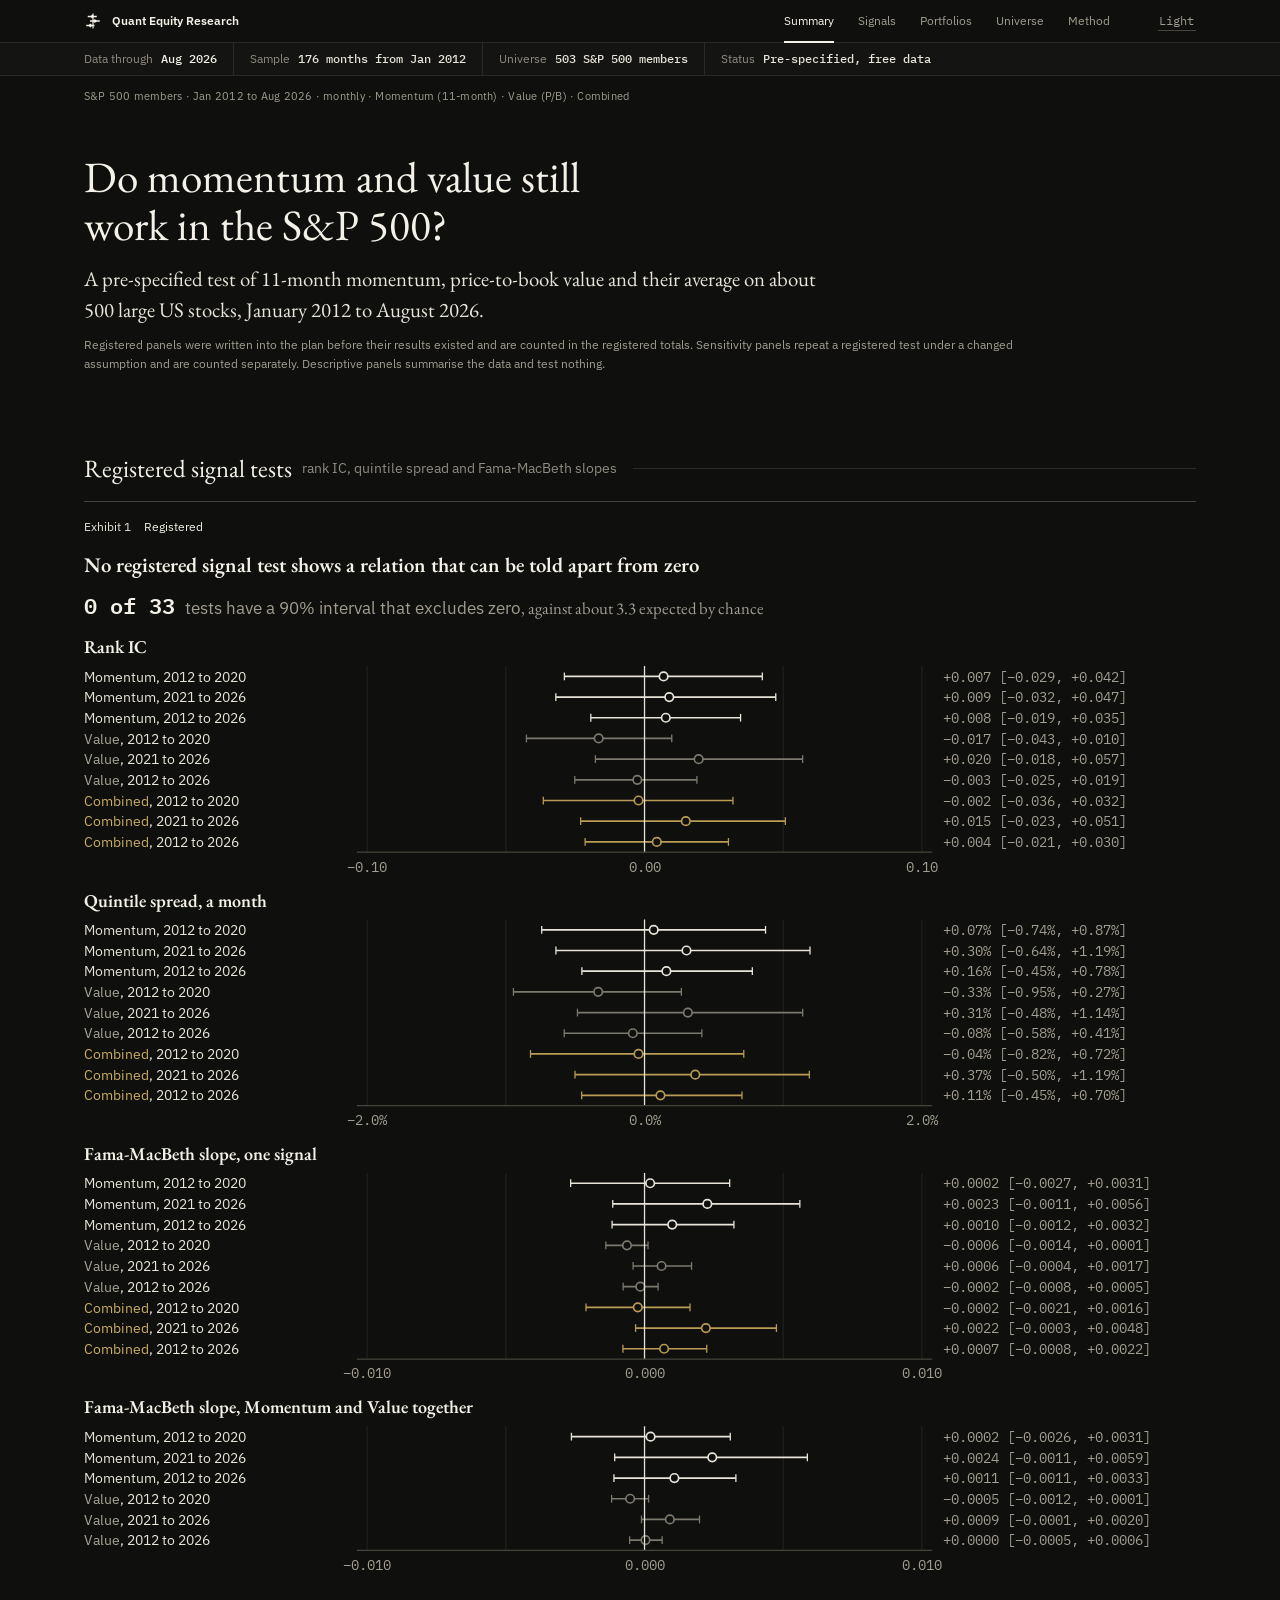
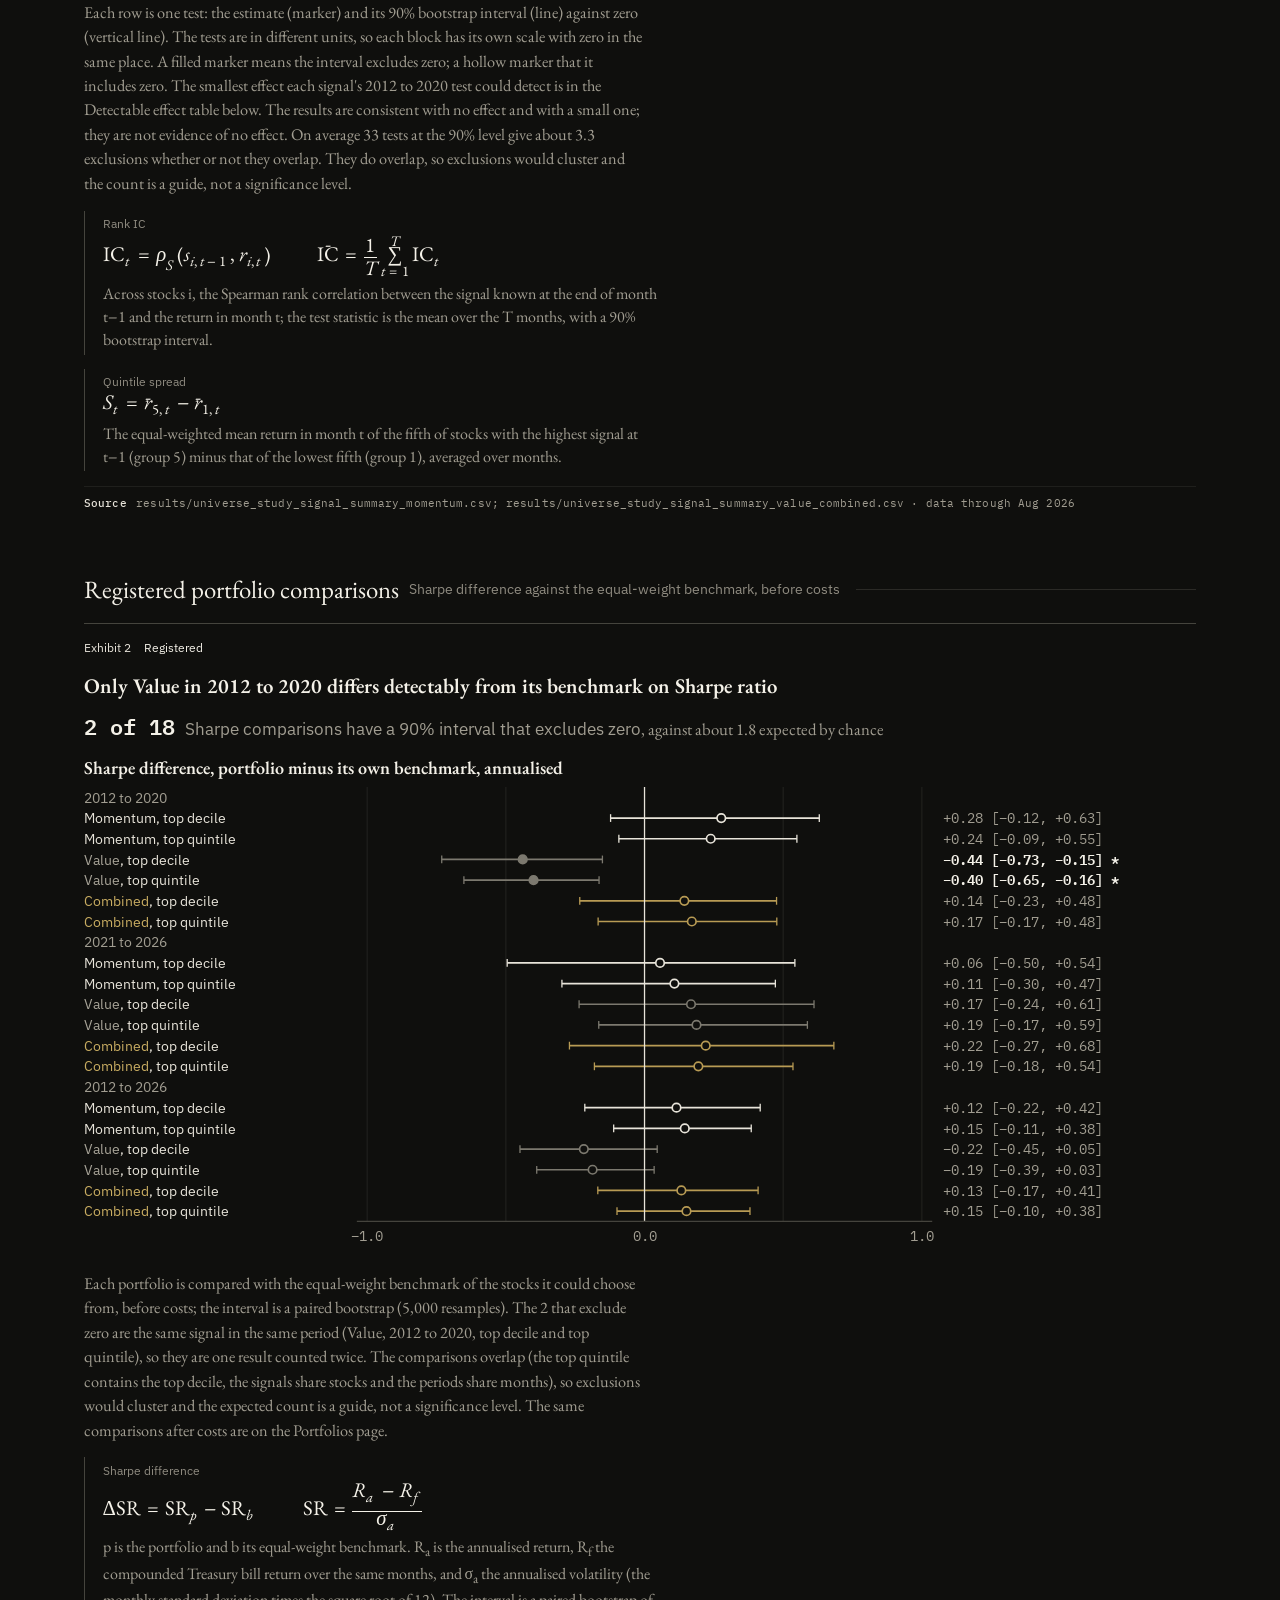
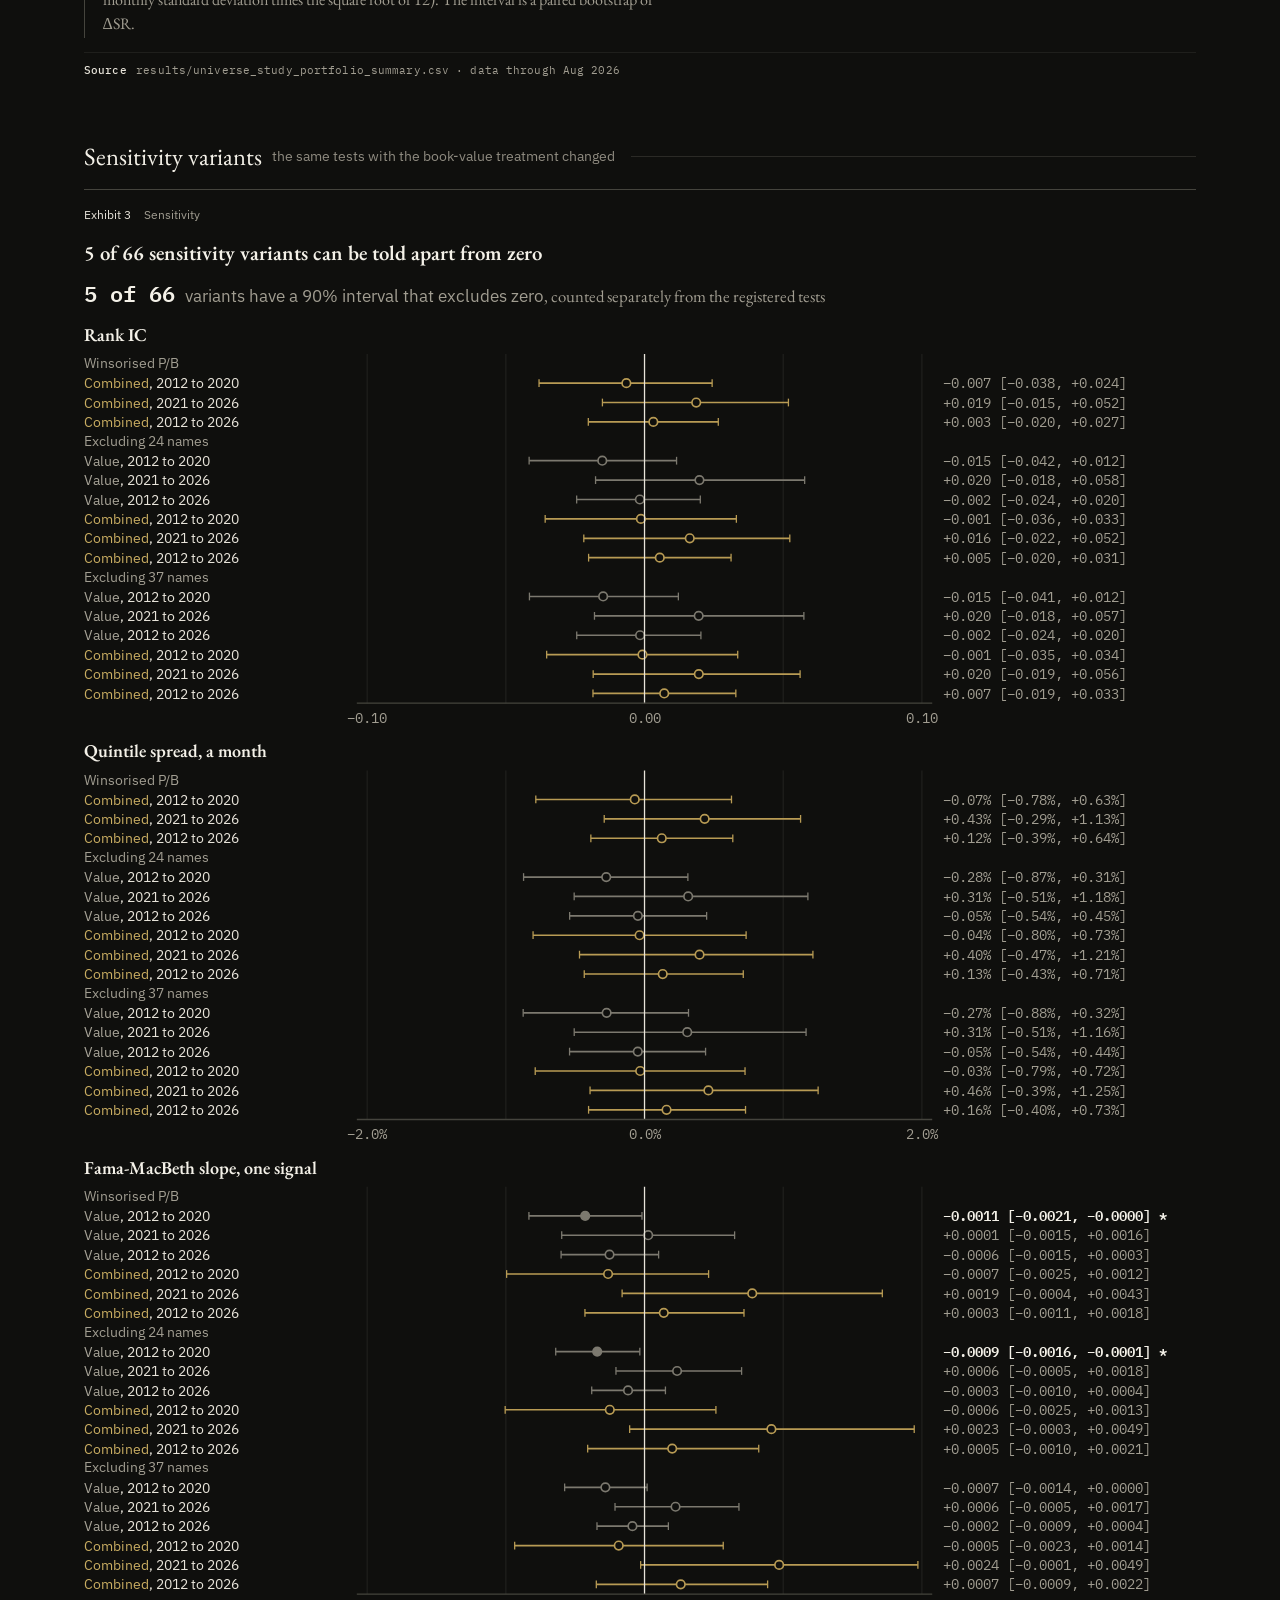
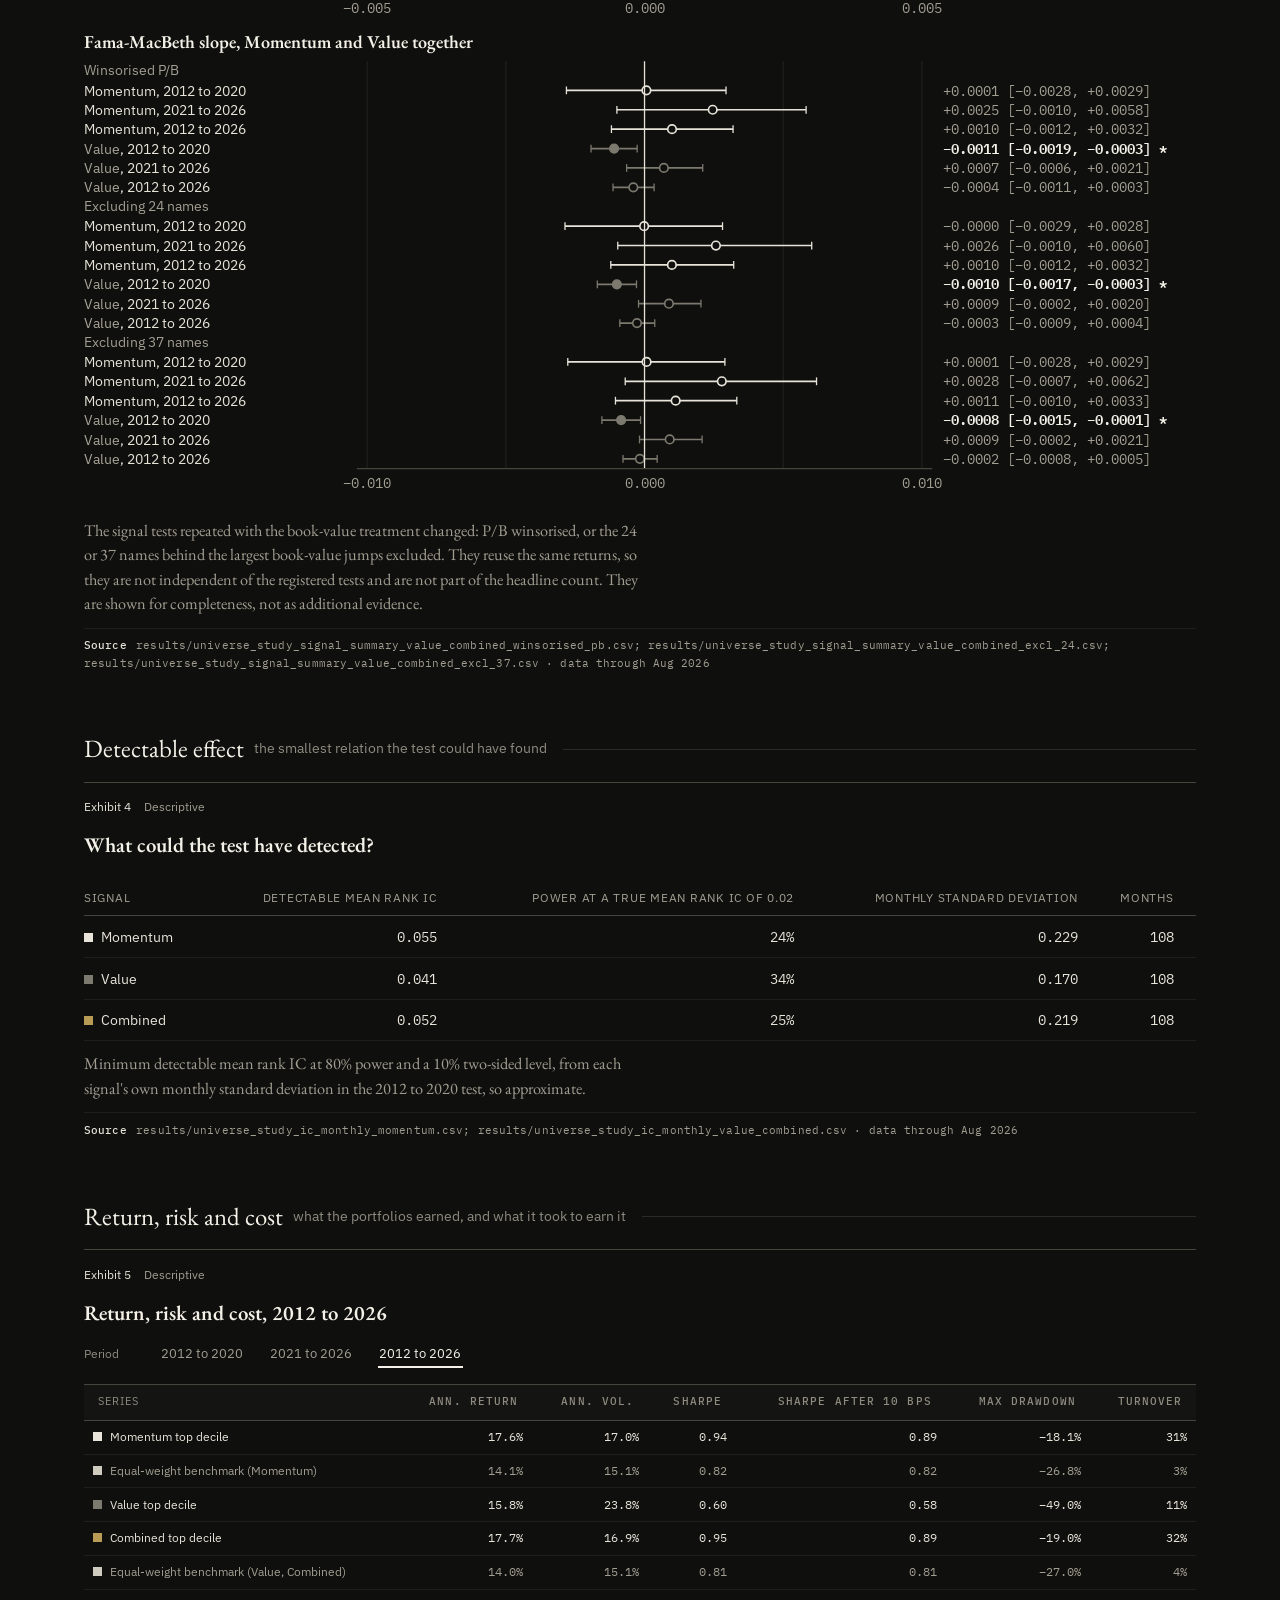
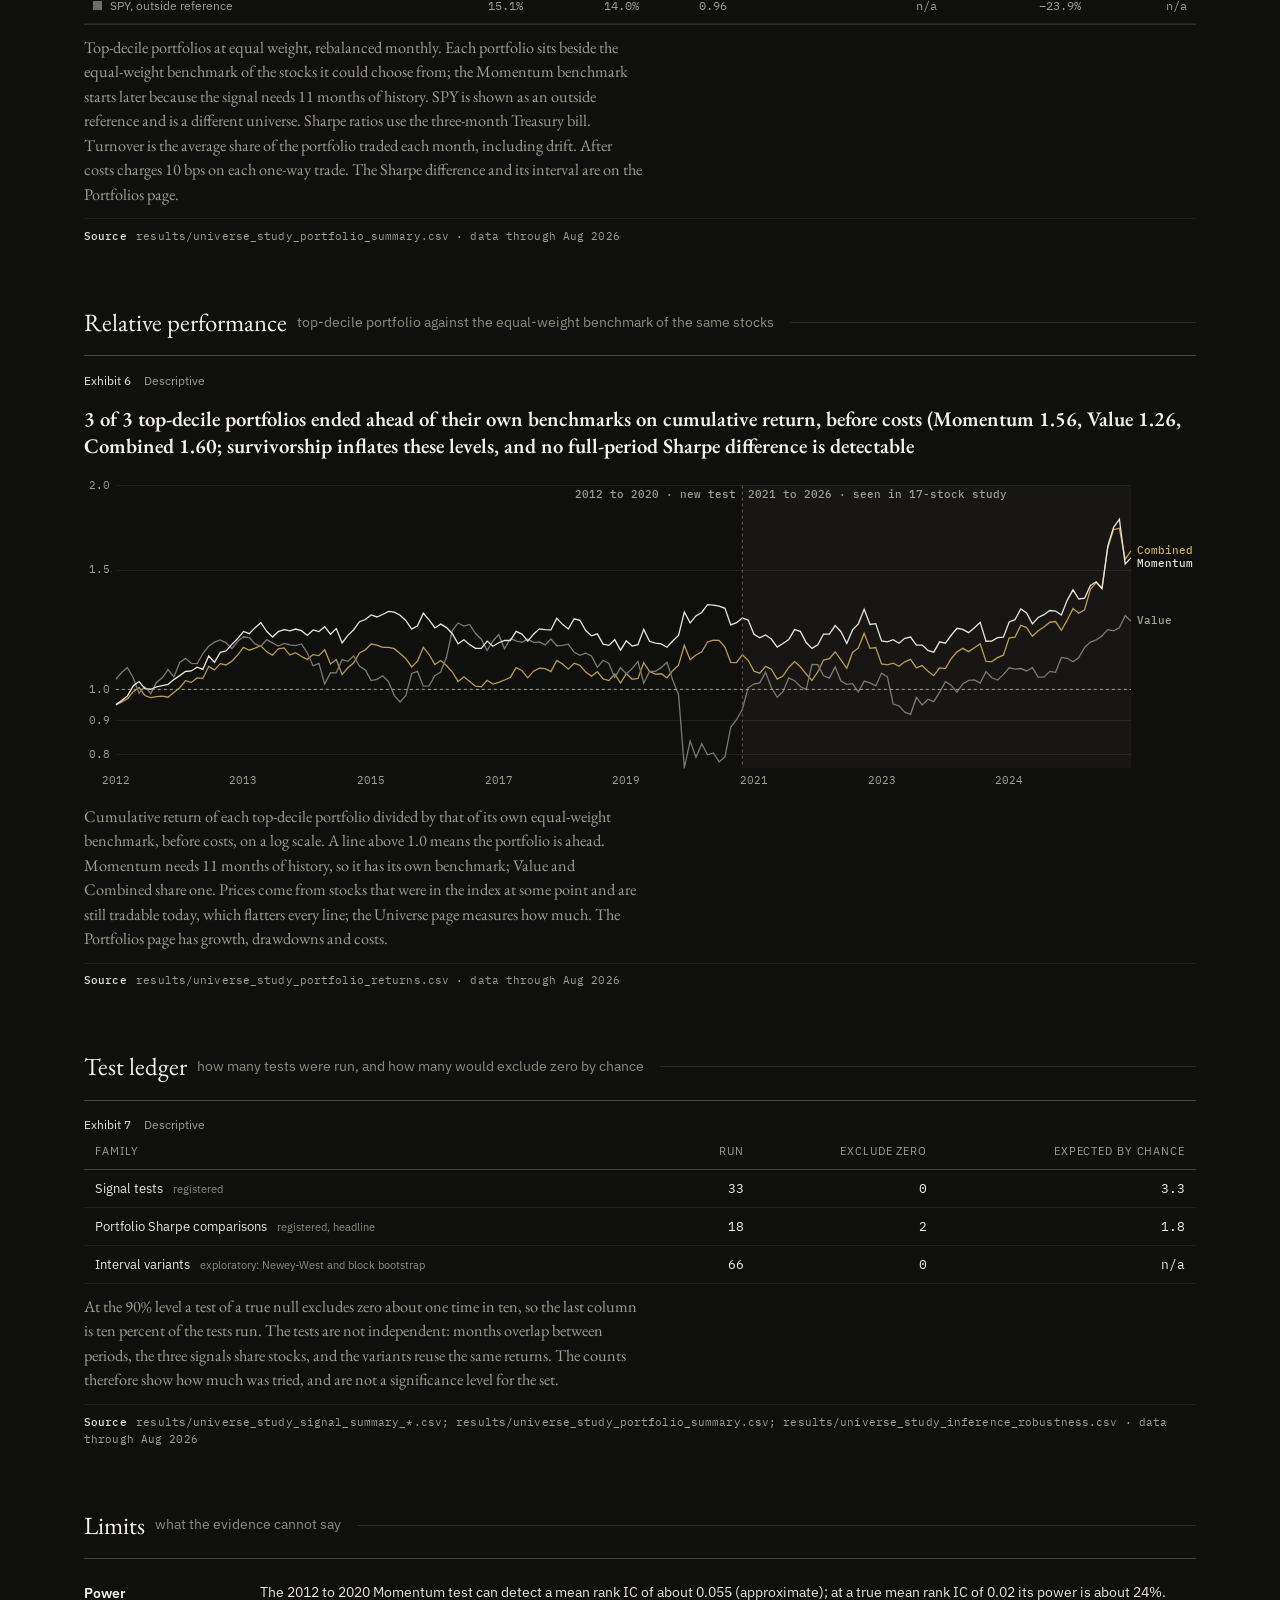
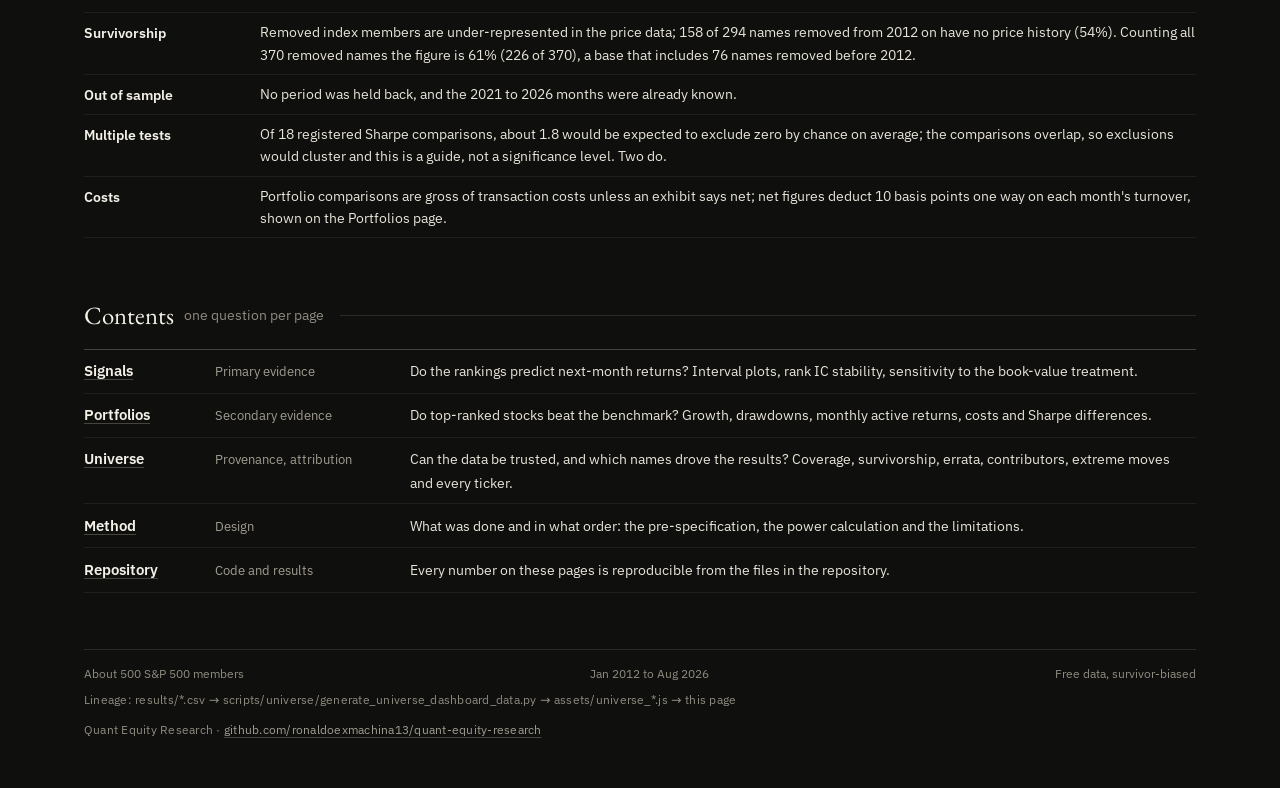
==== commit 7f03bd2b: "Dashboard: plainer panel titles on Summary, Signals and Method; recapture images 01, 05, 06 Summary " ====
--- a/index.html
+++ b/index.html
@@ -17,8 +17,8 @@
 <meta name="color-scheme" content="dark">
 <link rel="icon" type="image/svg+xml" href="assets/favicon.svg">
 <title>Summary | Equity Factor Research</title>
-<script src="assets/theme.js?v=22"></script>
-<link rel="stylesheet" href="assets/styles.css?v=22">
+<script src="assets/theme.js?v=23"></script>
+<link rel="stylesheet" href="assets/styles.css?v=23">
 </head>
 <body>
 <div id="chrome"></div>
@@ -114,7 +114,7 @@
 <script src="assets/universe_stocks_data.js"></script>
 <script src="assets/universe_sens_data.js"></script>
 <script src="assets/meta_data.js"></script>
-<script src="assets/dashboard.js?v=22"></script>
+<script src="assets/dashboard.js?v=23"></script>
 <script>
 renderChrome("index.html", "S&amp;P 500 members &middot; Jan 2012 to Aug 2026 &middot; monthly &middot; Momentum (11-month) &middot; Value (P/B) &middot; Combined");
 const X = UNIVERSE_EXTRAS;
@@ -191,7 +191,7 @@
     sharpe: { axis: v => v.toFixed(1), val: v => sgn(v, 2) }
   };
   const TEST_TITLE = { rank_ic: "Rank IC", quintile_spread: "Quintile spread, a month", fama_macbeth_single: "Fama-MacBeth slope, one signal", fama_macbeth_joint: "Fama-MacBeth slope, Momentum and Value together" };
-  const counted = (el, flagged, total, tail) => { document.getElementById(el).innerHTML = `<b>${flagged} of ${total}</b> exclude zero<span>${tail}</span>`; };
+  const counted = (el, flagged, total, noun, tail) => { document.getElementById(el).innerHTML = `<b>${flagged} of ${total}</b> ${noun} have a 90% interval that excludes zero<span>${tail}</span>`; };
   const chance = n => (n * 0.1).toFixed(1);
   const testRow = (r, rest) => ({ sig: r.signal, rest: ", " + rest, mean: r.mean, lo: r.ci_90_lower, hi: r.ci_90_upper, excl: r.excludes_zero });
 
@@ -202,8 +202,8 @@
     rows: SIGNALS.flatMap(sig => PERIODS.map(p => tests.find(r => r.test === k && r.signal === sig && r.period === p.key && p)).filter(Boolean)
       .map(r => testRow(r, PERIOD_LABEL[r.period])))
   })).filter(b => b.rows.length);
-  document.getElementById("f1Title").textContent = flag1 === 0 ? "No registered signal test has a 90% interval that excludes zero" : flag1 + " of " + tests.length + " registered signal tests have a 90% interval that excludes zero";
-  counted("f1Count", flag1, tests.length, ", against about " + chance(tests.length) + " expected by chance");
+  document.getElementById("f1Title").textContent = flag1 === 0 ? "No registered signal test shows a relation that can be told apart from zero" : flag1 + " of " + tests.length + " registered signal tests show a relation that can be told apart from zero";
+  counted("f1Count", flag1, tests.length, "tests", ", against about " + chance(tests.length) + " expected by chance");
   familyForest("f1Forest", blocks1);
   document.getElementById("f1Caption").innerHTML = "Each row is one test: the estimate (marker) and its 90% bootstrap interval (line) against zero (vertical line). The tests are in different units, so each block has its own scale with zero in the same place. " +
     "A filled marker means the interval excludes zero; a hollow marker that it includes zero. The smallest effect each signal's 2012 to 2020 test could detect is in the Detectable effect table below. " +
@@ -216,8 +216,8 @@
     const r = head.find(x => x.period === p.key && x.strategy === sig && x.size === z);
     if (r) rows2.push({ sig, rest: ", " + SIZE_LABEL[z].toLowerCase(), mean: r.diff, lo: r.lo, hi: r.hi, excl: r.sig });
   })); });
-  document.getElementById("f2Title").textContent = hit.length === 0 ? "No registered Sharpe comparison has a 90% interval that excludes zero" : hit.length + " of " + head.length + " registered Sharpe comparisons have a 90% interval that excludes zero";
-  counted("f2Count", hit.length, head.length, ", against about " + chance(head.length) + " expected by chance");
+  document.getElementById("f2Title").textContent = hit.length === 0 ? "No registered portfolio differs detectably from its benchmark on Sharpe ratio" : (hit.length > 1 && hit.every(r => r.strategy === hit[0].strategy && r.period === hit[0].period)) ? "Only " + hit[0].strategy + " in " + PERIOD_LABEL[hit[0].period] + " differs detectably from its benchmark on Sharpe ratio" : hit.length + " of " + head.length + " registered portfolio comparisons differ detectably on Sharpe ratio";
+  counted("f2Count", hit.length, head.length, "Sharpe comparisons", ", against about " + chance(head.length) + " expected by chance");
   familyForest("f2Forest", [{ title: "Sharpe difference, portfolio minus its own benchmark, annualised", fmt: FMT.sharpe, rows: rows2 }]);
   const sameSignal = hit.length > 1 && hit.every(r => r.strategy === hit[0].strategy && r.period === hit[0].period);
   document.getElementById("f2Caption").innerHTML = "Each portfolio is compared with the equal-weight benchmark of the stocks it could choose from, before costs; the interval is a paired bootstrap (5,000 resamples). " +
@@ -238,8 +238,8 @@
     return { title: TEST_TITLE[k], fmt: FMT[k], rows };
   }).filter(b => b.rows.length > 3);
   const same = key => flag3.length > 0 && flag3.every(r => r[key] === flag3[0][key]);
-  document.getElementById("f3Title").textContent = flag3.length === 0 ? "No sensitivity variant has a 90% interval that excludes zero" : flag3.length + " of " + sens.length + " sensitivity variants have a 90% interval that excludes zero";
-  counted("f3Count", flag3.length, sens.length, ", counted separately from the registered tests");
+  document.getElementById("f3Title").textContent = flag3.length === 0 ? "No sensitivity variant can be told apart from zero" : flag3.length + " of " + sens.length + " sensitivity variants can be told apart from zero";
+  counted("f3Count", flag3.length, sens.length, "variants", ", counted separately from the registered tests");
   familyForest("f3Forest", blocks3, { rowH: 15 });
   document.getElementById("f3Caption").innerHTML = "The signal tests repeated with the book-value treatment changed: P/B winsorised, or the 24 or 37 names behind the largest book-value jumps excluded. They reuse the same returns, so they are not independent of the registered tests and are not part of the headline count" +
     (flag3.length && same("signal") && same("test") && same("period") ? ". All " + flag3.length + " that exclude zero are " + flag3[0].signal + ", " + flag3[0].test.replace(/_/g, " ") + ", " + PERIOD_LABEL[flag3[0].period] : "") +
@@ -270,8 +270,8 @@
   const end = rel.map(o => o.data[o.data.length - 1]);
   const full = SIGNALS.map(sig => U.summary.find(x => x.period === PERIODS[2].key && x.strategy === sig && x.size === "top_decile" && x.basis === "gross"));
   const ahead = end.filter(v => v > 1).length, sigCount = full.filter(r => r.sig).length;
-  document.getElementById("relTitle").textContent = ahead + " of 3 top-decile portfolios ended ahead of their own benchmarks on cumulative return, before costs (" + SIGNALS.map((s, i) => s + " " + end[i].toFixed(2)).join(", ") + "), but " +
-    (sigCount === 0 ? "no full-period Sharpe difference excludes zero" : sigCount + " full-period Sharpe differences exclude zero");
+  document.getElementById("relTitle").textContent = ahead + " of 3 top-decile portfolios ended ahead of their own benchmarks on cumulative return, before costs (" + SIGNALS.map((s, i) => s + " " + end[i].toFixed(2)).join(", ") + "; survivorship inflates these levels, and " +
+    (sigCount === 0 ? "no full-period Sharpe difference is detectable" : sigCount + " full-period Sharpe differences are detectable");
   new Chart(document.getElementById("relChart"), {
     type: "line",
     data: { labels, datasets: rel.map(o => ({ label: o.sig, data: o.data, borderColor: COLORS[o.sig], backgroundColor: COLORS[o.sig], pointRadius: 0, tension: 0 })) },
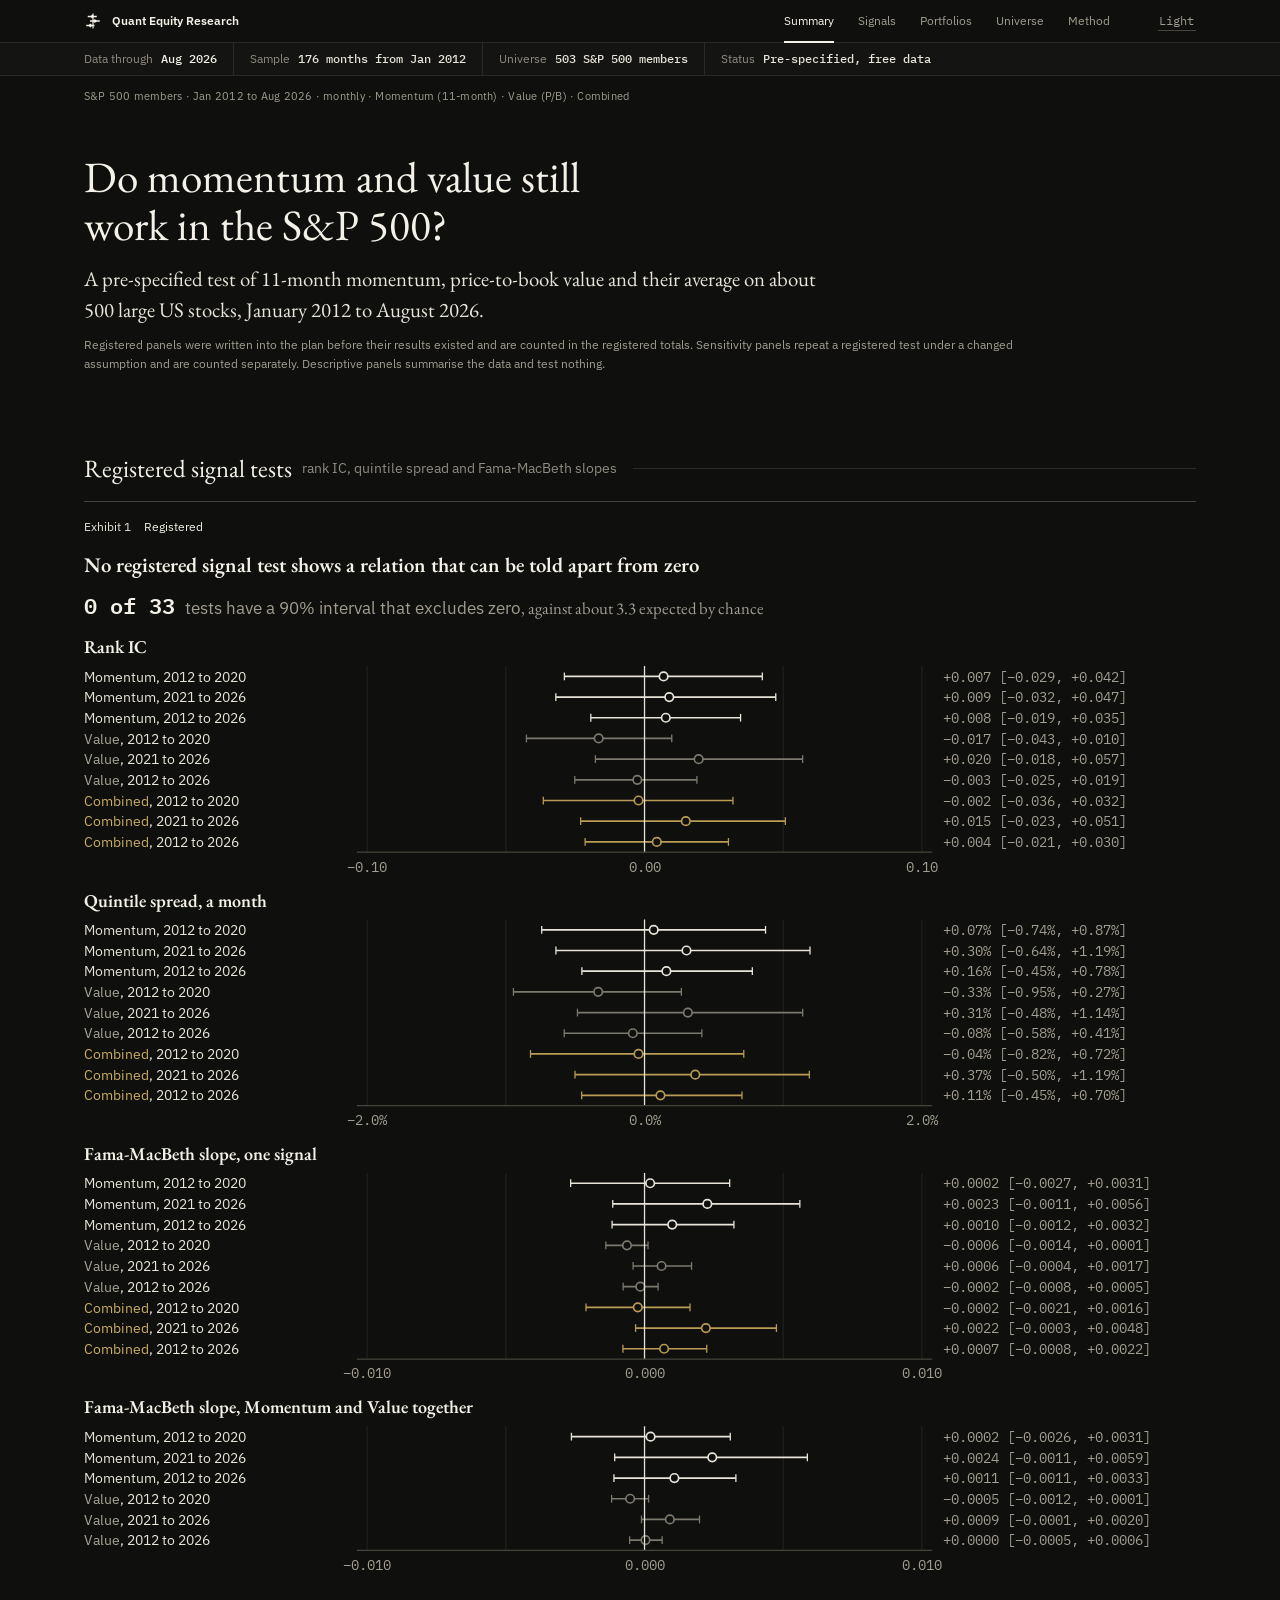
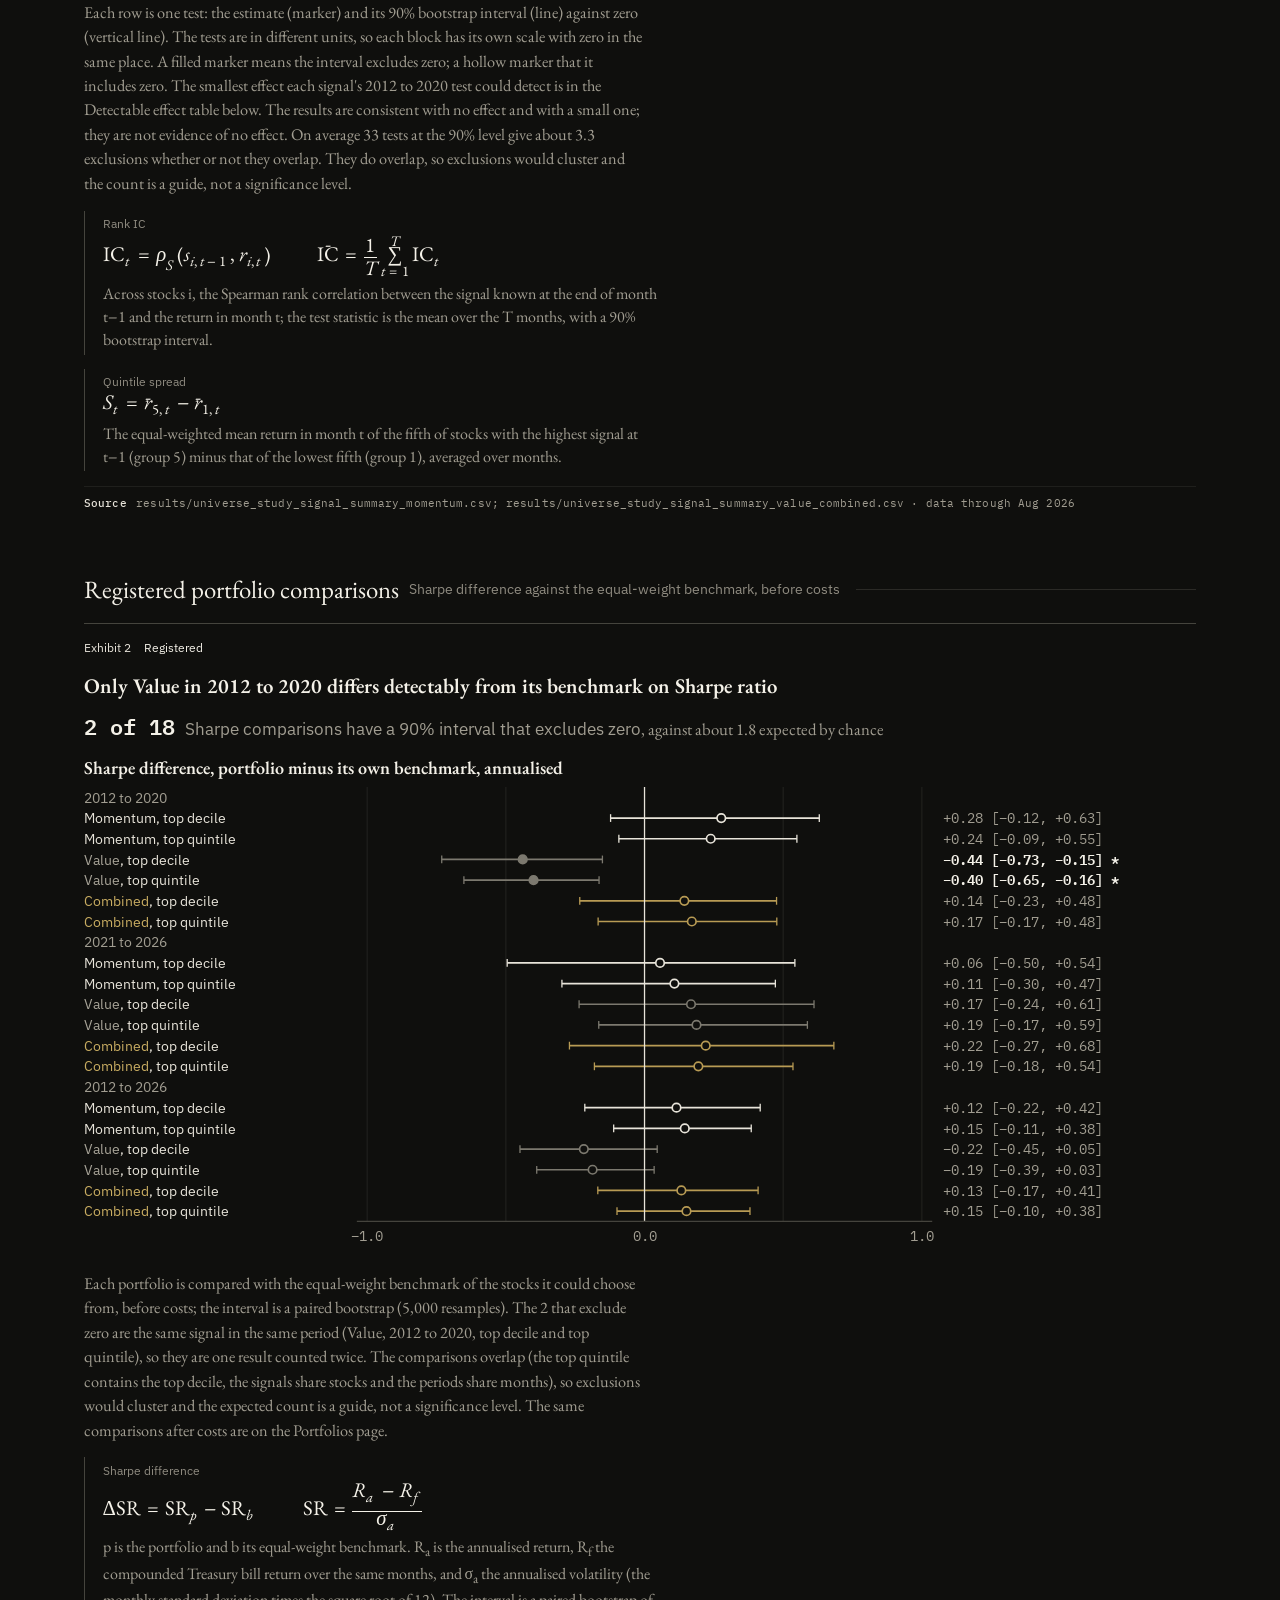
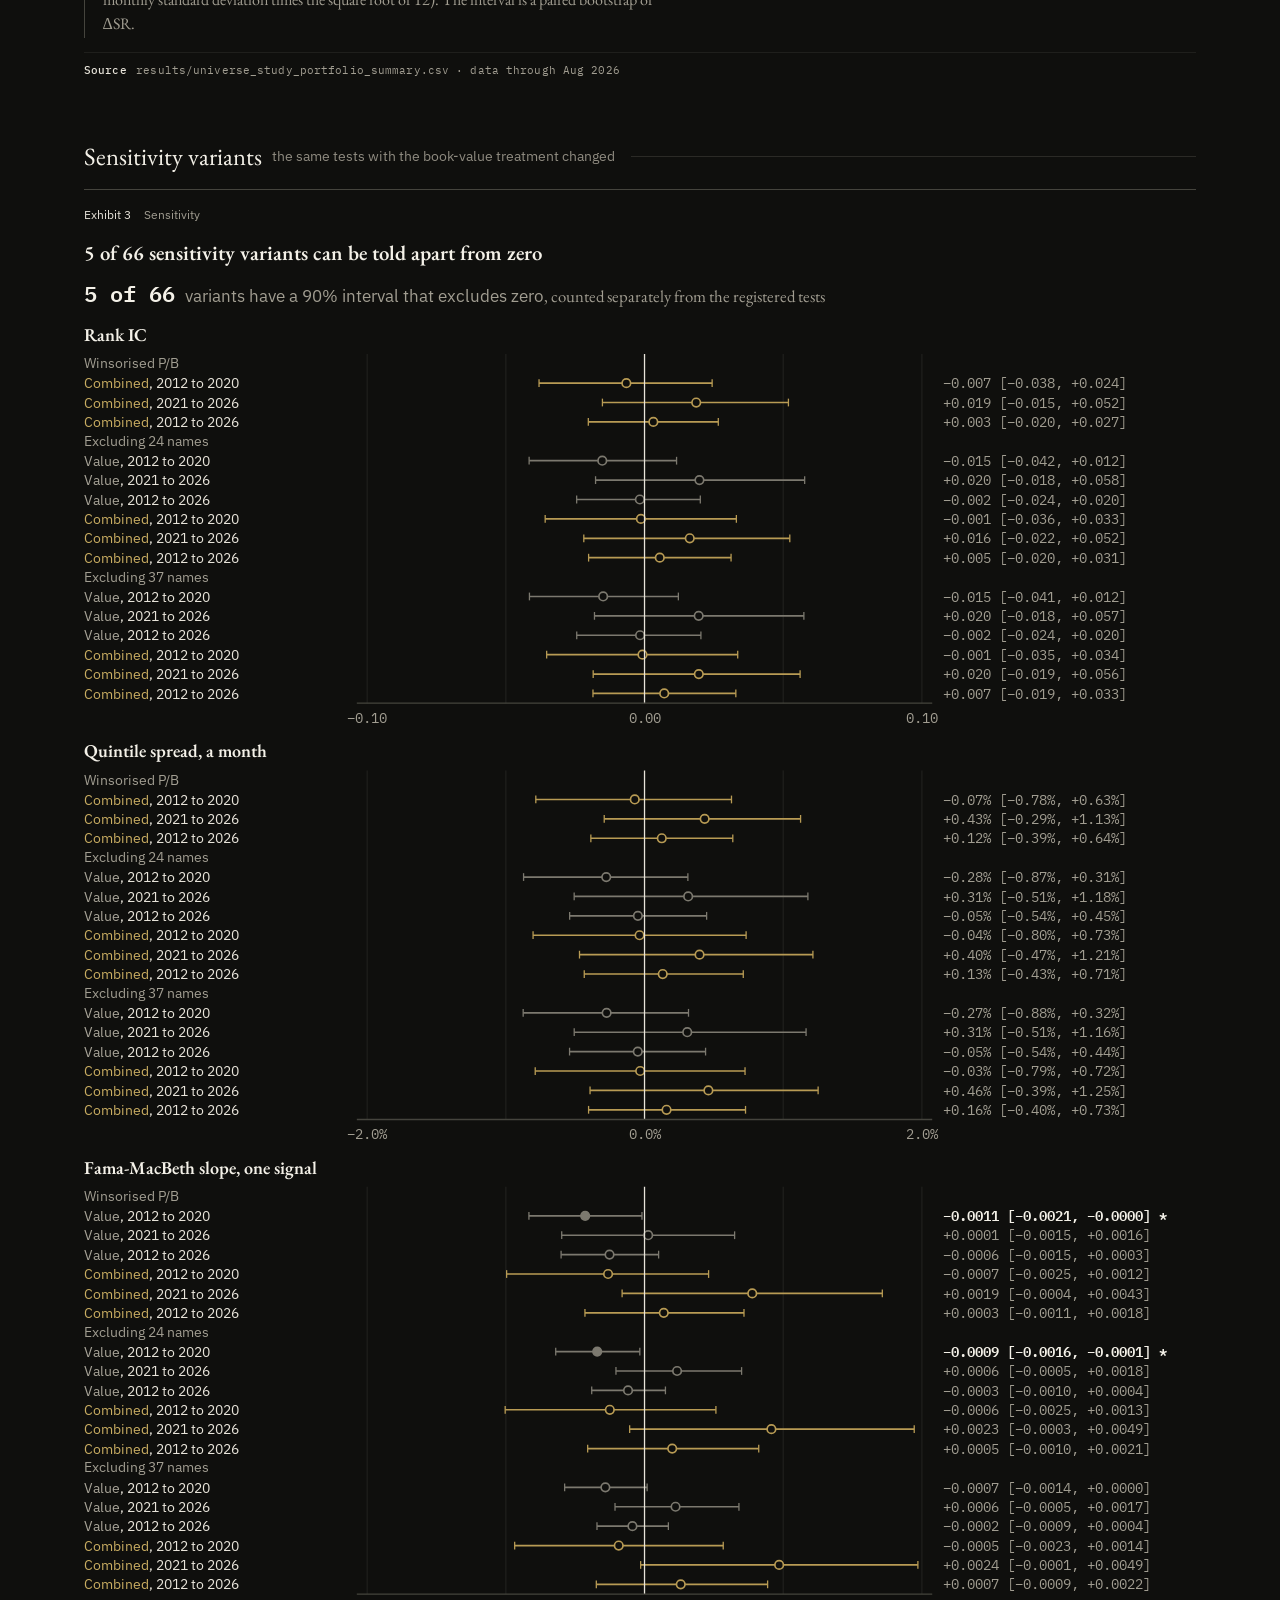
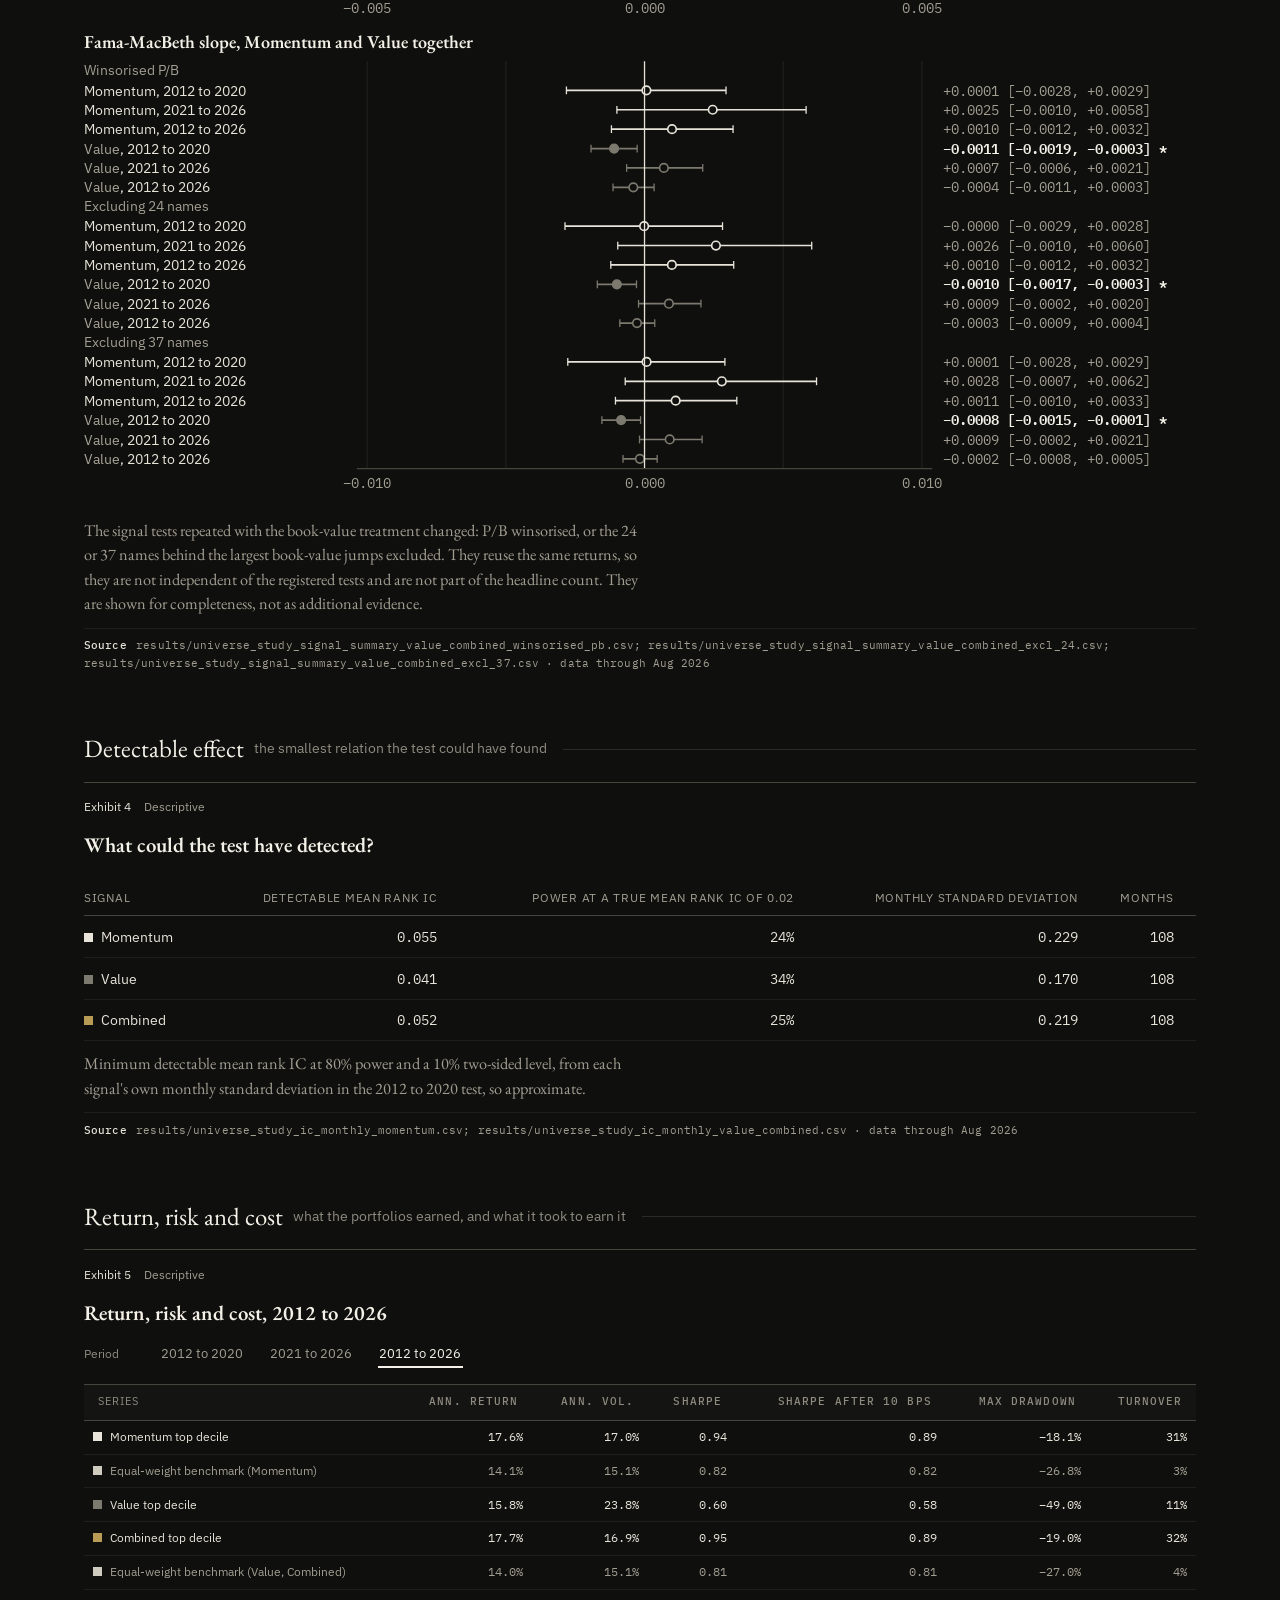
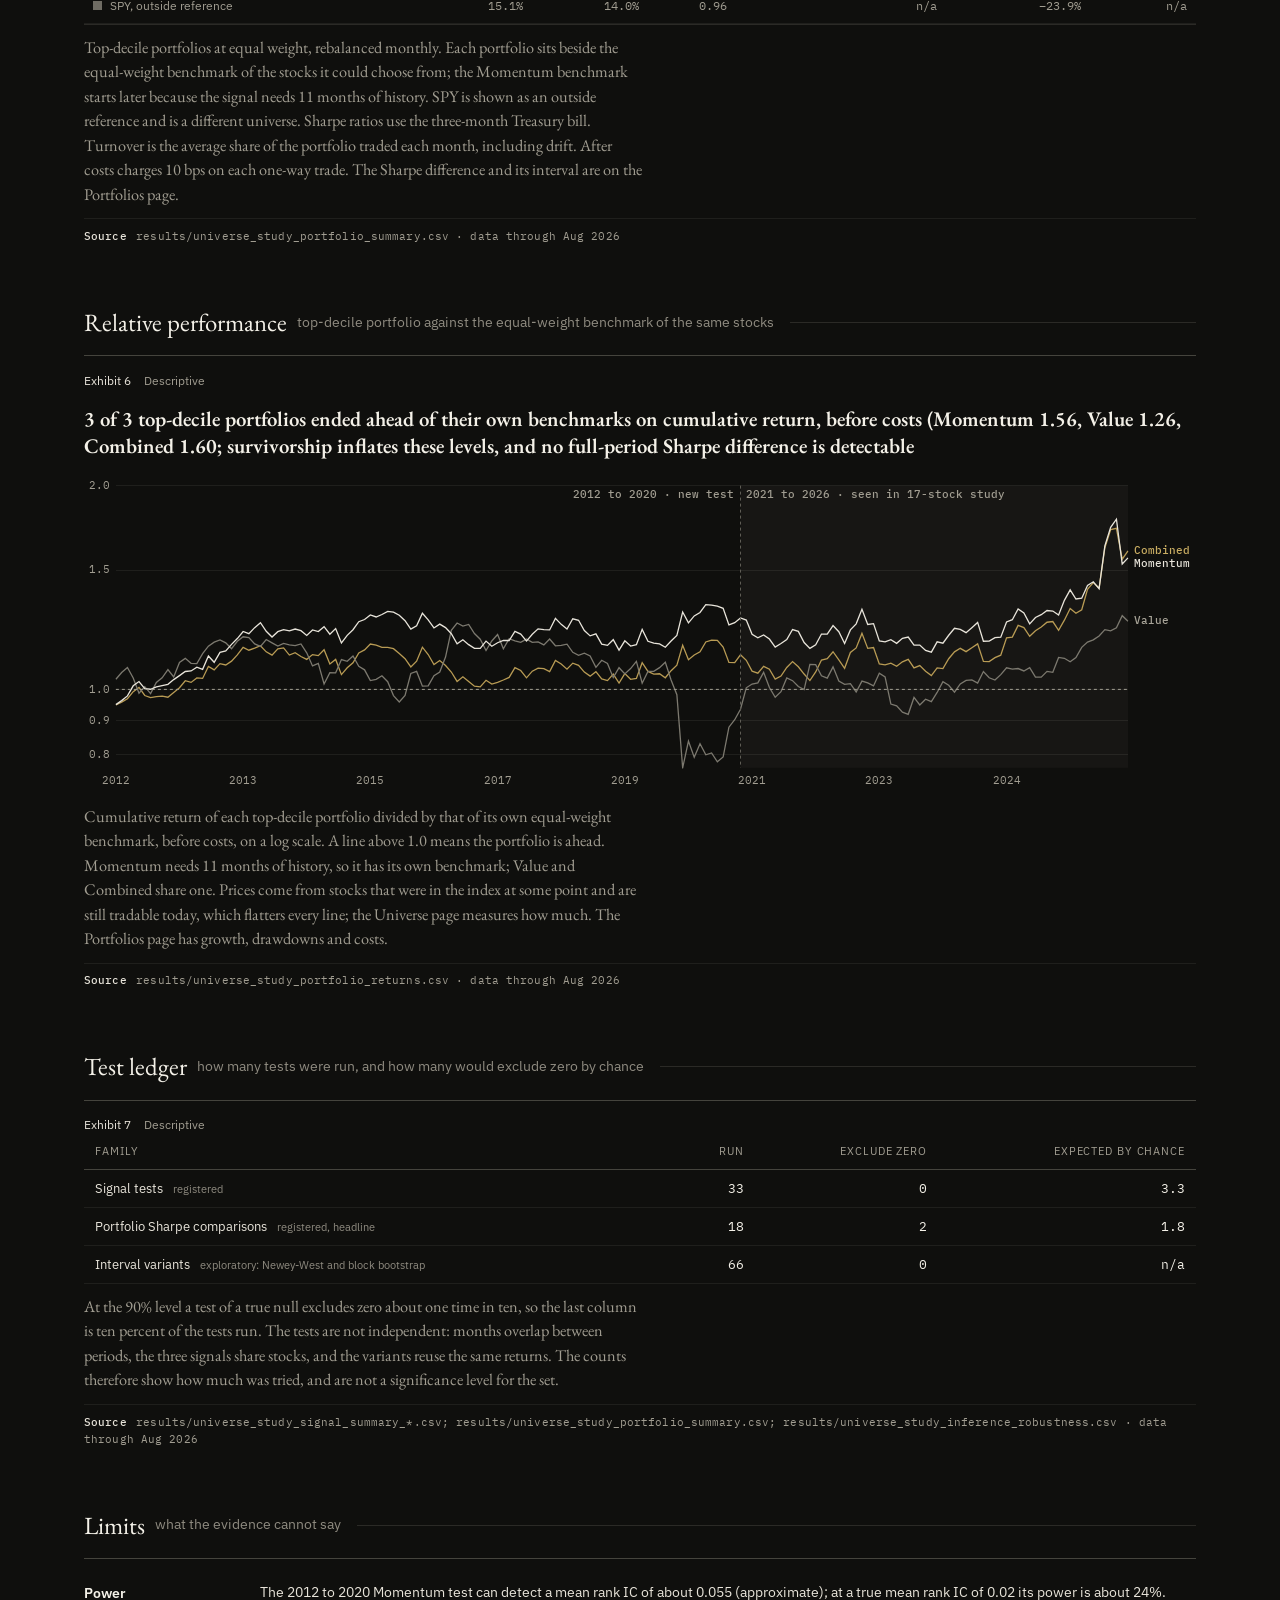
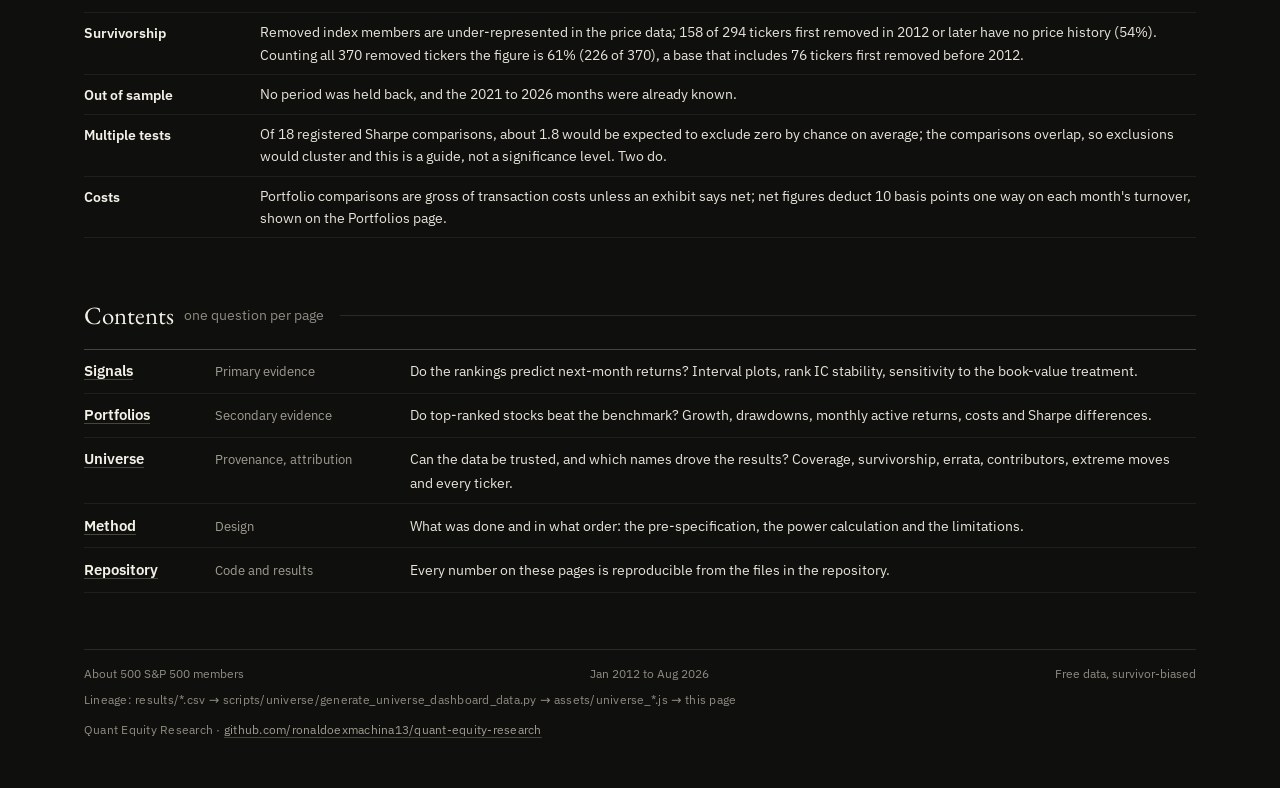
==== commit 9fca5000: "Correct the amendment timing and removed-ticker wording in the README and dashboard" ====
--- a/index.html
+++ b/index.html
@@ -173,7 +173,7 @@
   const none = list => list.filter(x => !x.has_price_history).length;
   const lim = [
     ["Power", "The 2012 to 2020 Momentum test can detect a mean rank IC of about " + momMde.toFixed(3) + " (approximate); at a true mean rank IC of 0.02 its power is about " + pct(momPower, 0) + "."],
-    ["Survivorship", "Removed index members are under-represented in the price data; " + none(removed) + " of " + removed.length + " names removed from 2012 on have no price history (" + pct(none(removed) / removed.length, 0) + "). Counting all " + removedAll.length + " removed names the figure is " + pct(none(removedAll) / removedAll.length, 0) + " (" + none(removedAll) + " of " + removedAll.length + "), a base that includes " + (removedAll.length - removed.length) + " names removed before 2012."],
+    ["Survivorship", "Removed index members are under-represented in the price data; " + none(removed) + " of " + removed.length + " tickers first removed in 2012 or later have no price history (" + pct(none(removed) / removed.length, 0) + "). Counting all " + removedAll.length + " removed tickers the figure is " + pct(none(removedAll) / removedAll.length, 0) + " (" + none(removedAll) + " of " + removedAll.length + "), a base that includes " + (removedAll.length - removed.length) + " tickers first removed before 2012."],
     ["Out of sample", "No period was held back, and the 2021 to 2026 months were already known."],
     ["Multiple tests", "Of " + head.length + " registered Sharpe comparisons, about " + expected + " would be expected to exclude zero by chance on average; the comparisons overlap, so exclusions would cluster and this is a guide, not a significance level. " + (flagged.length === 1 ? "One does." : flagged.length === 2 ? "Two do." : flagged.length + " do.")],
     ["Costs", "Portfolio comparisons are gross of transaction costs unless an exhibit says net; net figures deduct 10 basis points one way on each month's turnover, shown on the Portfolios page."]
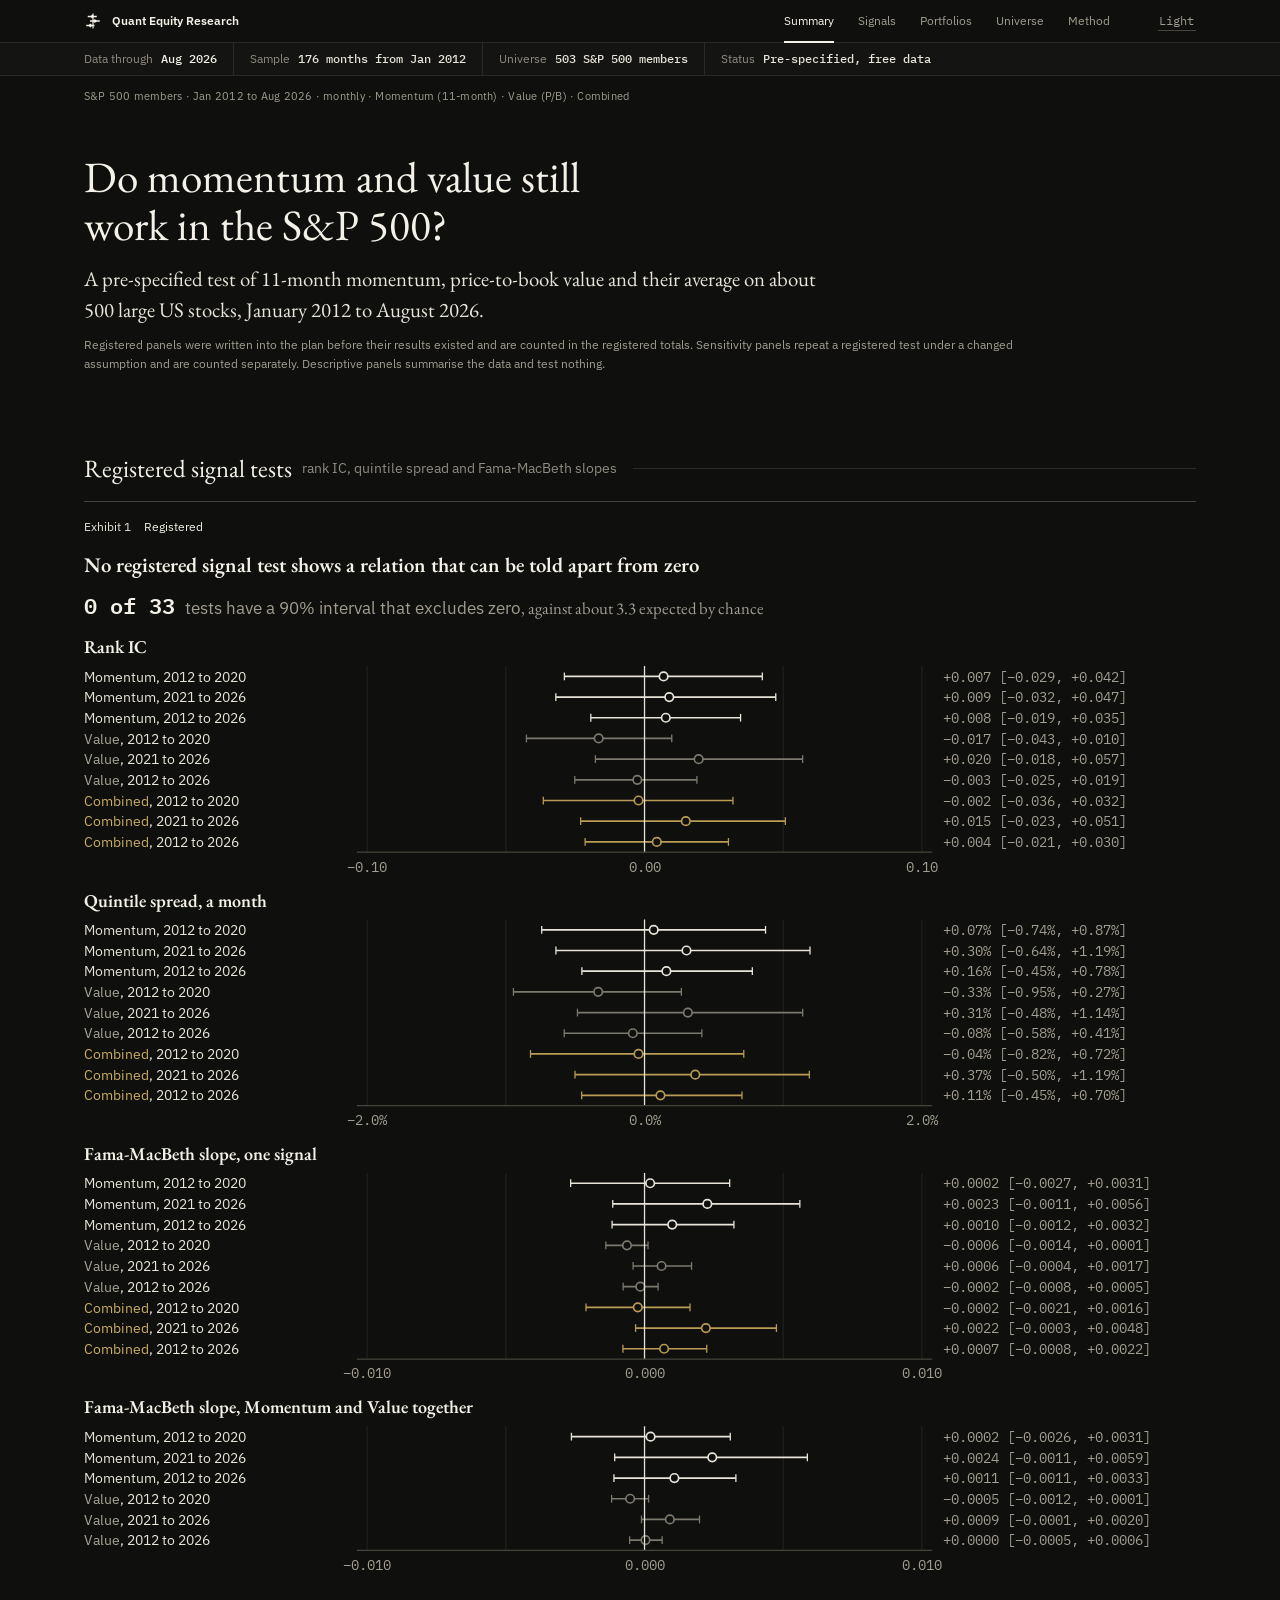
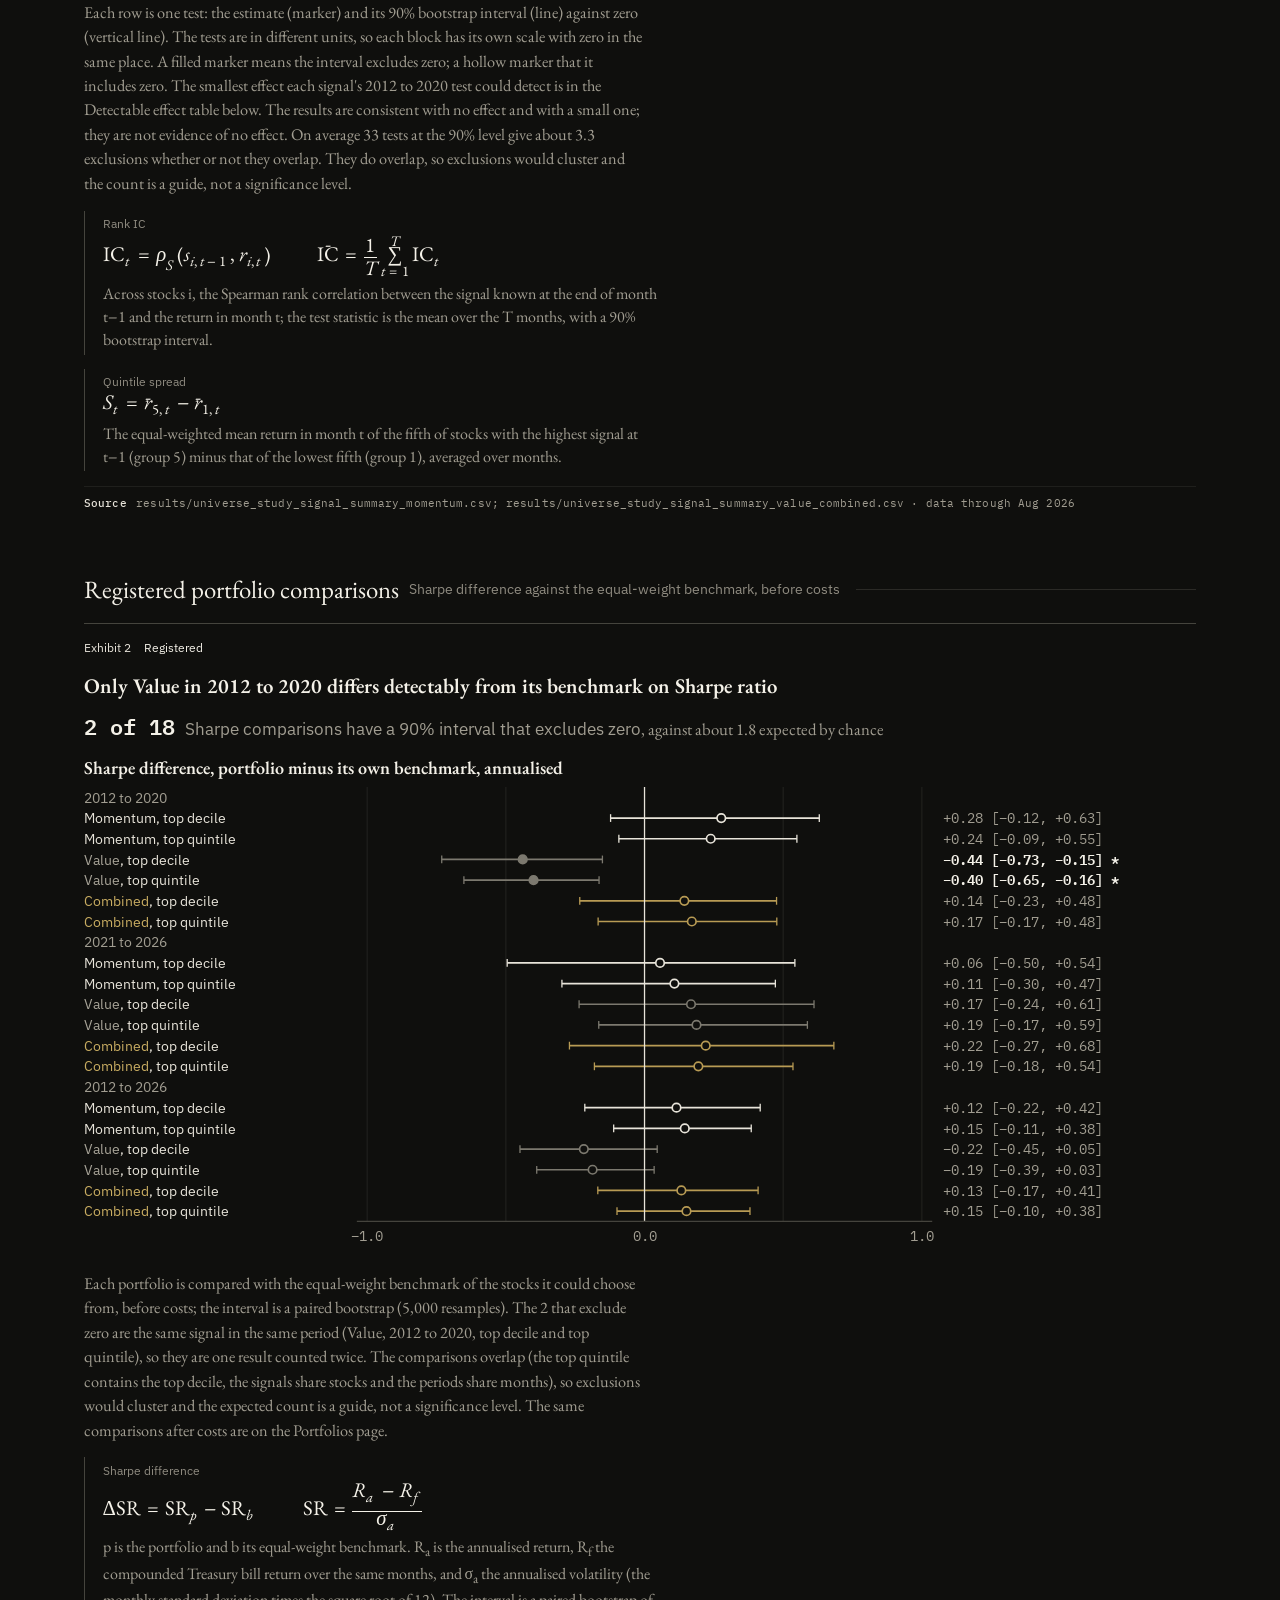
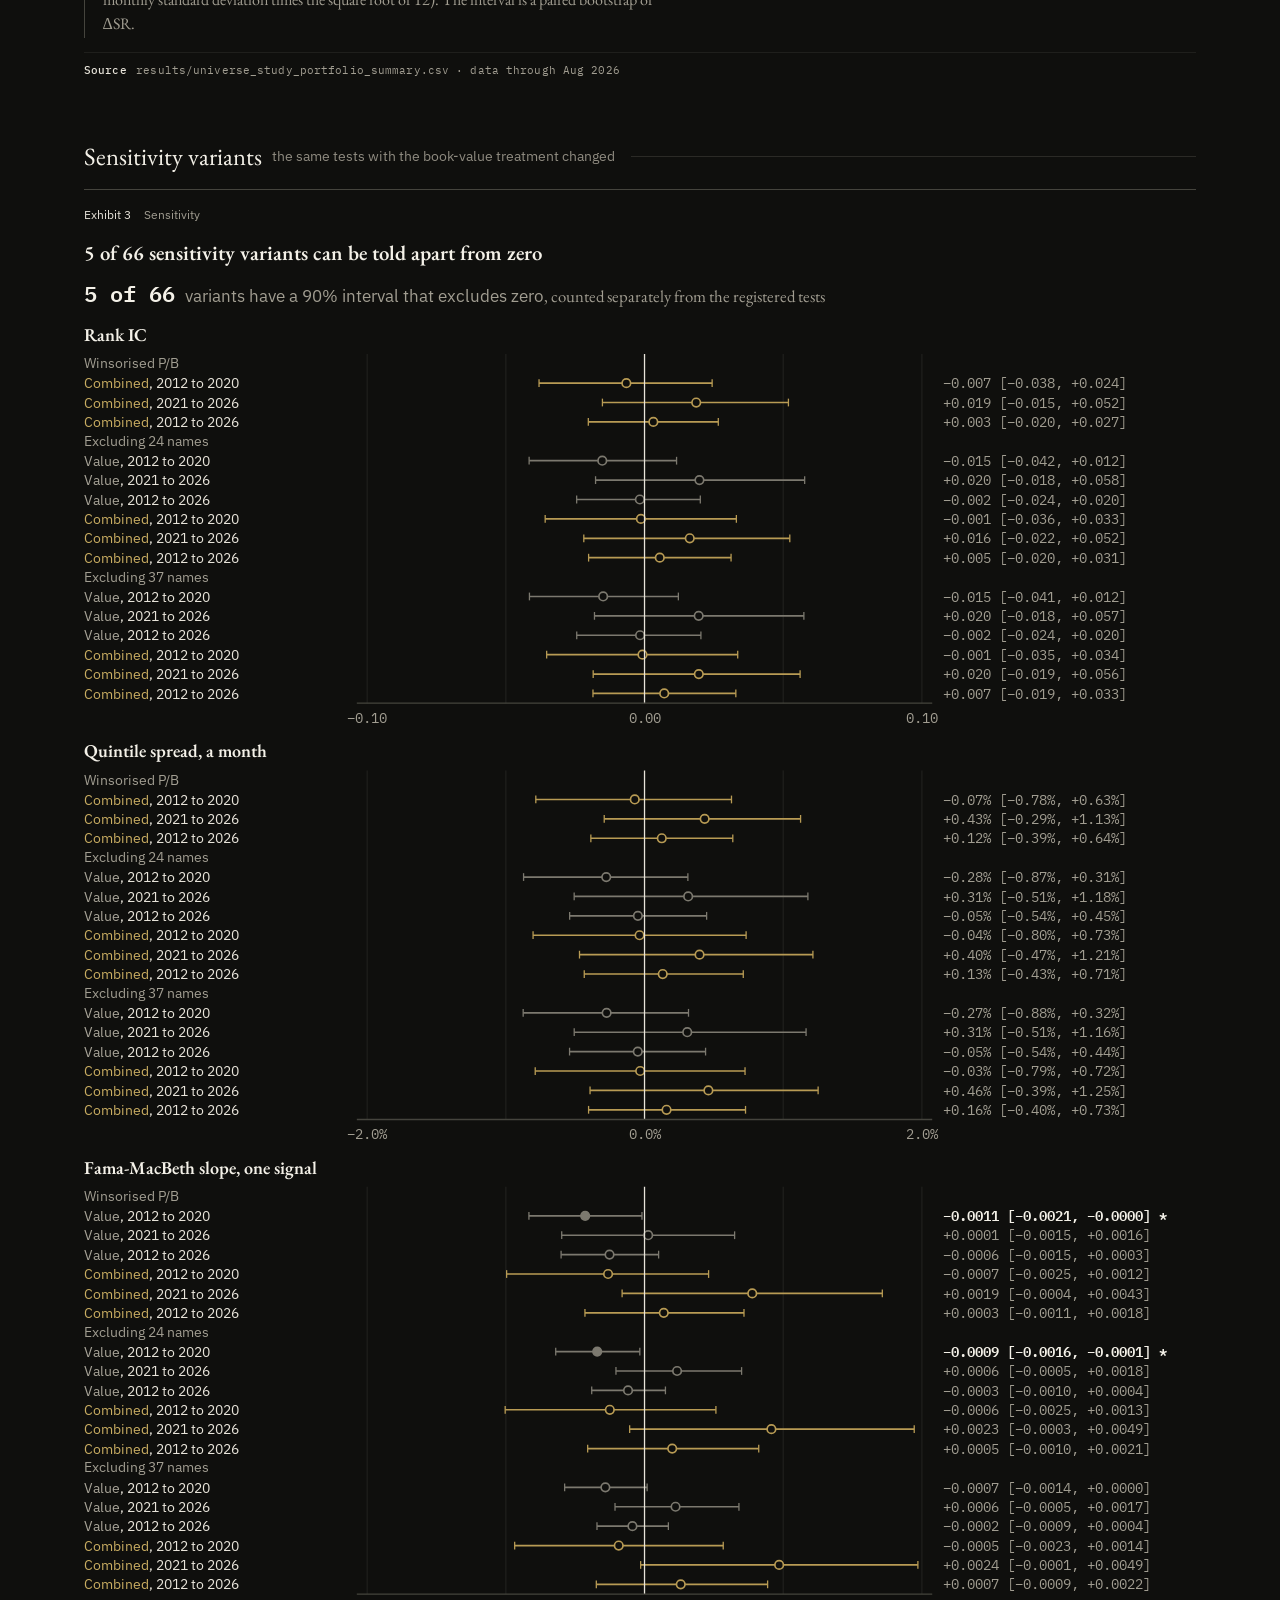
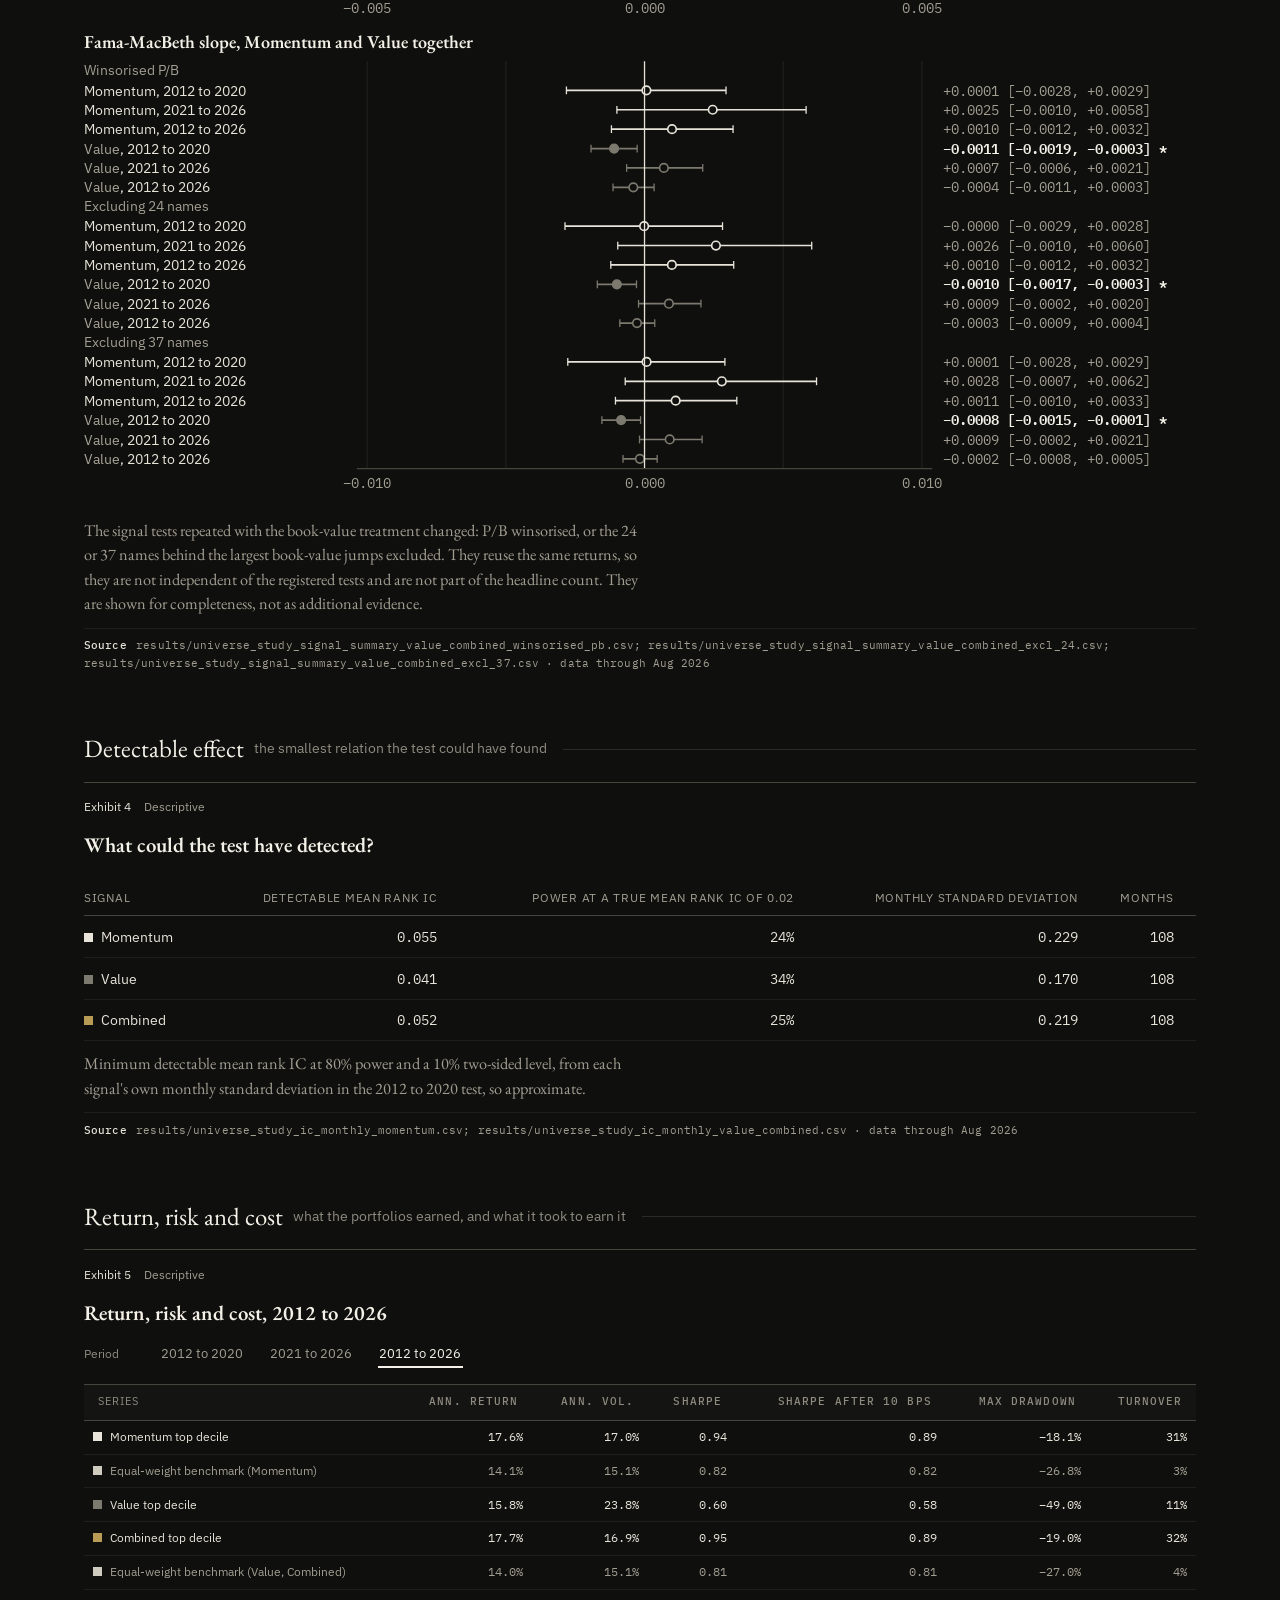
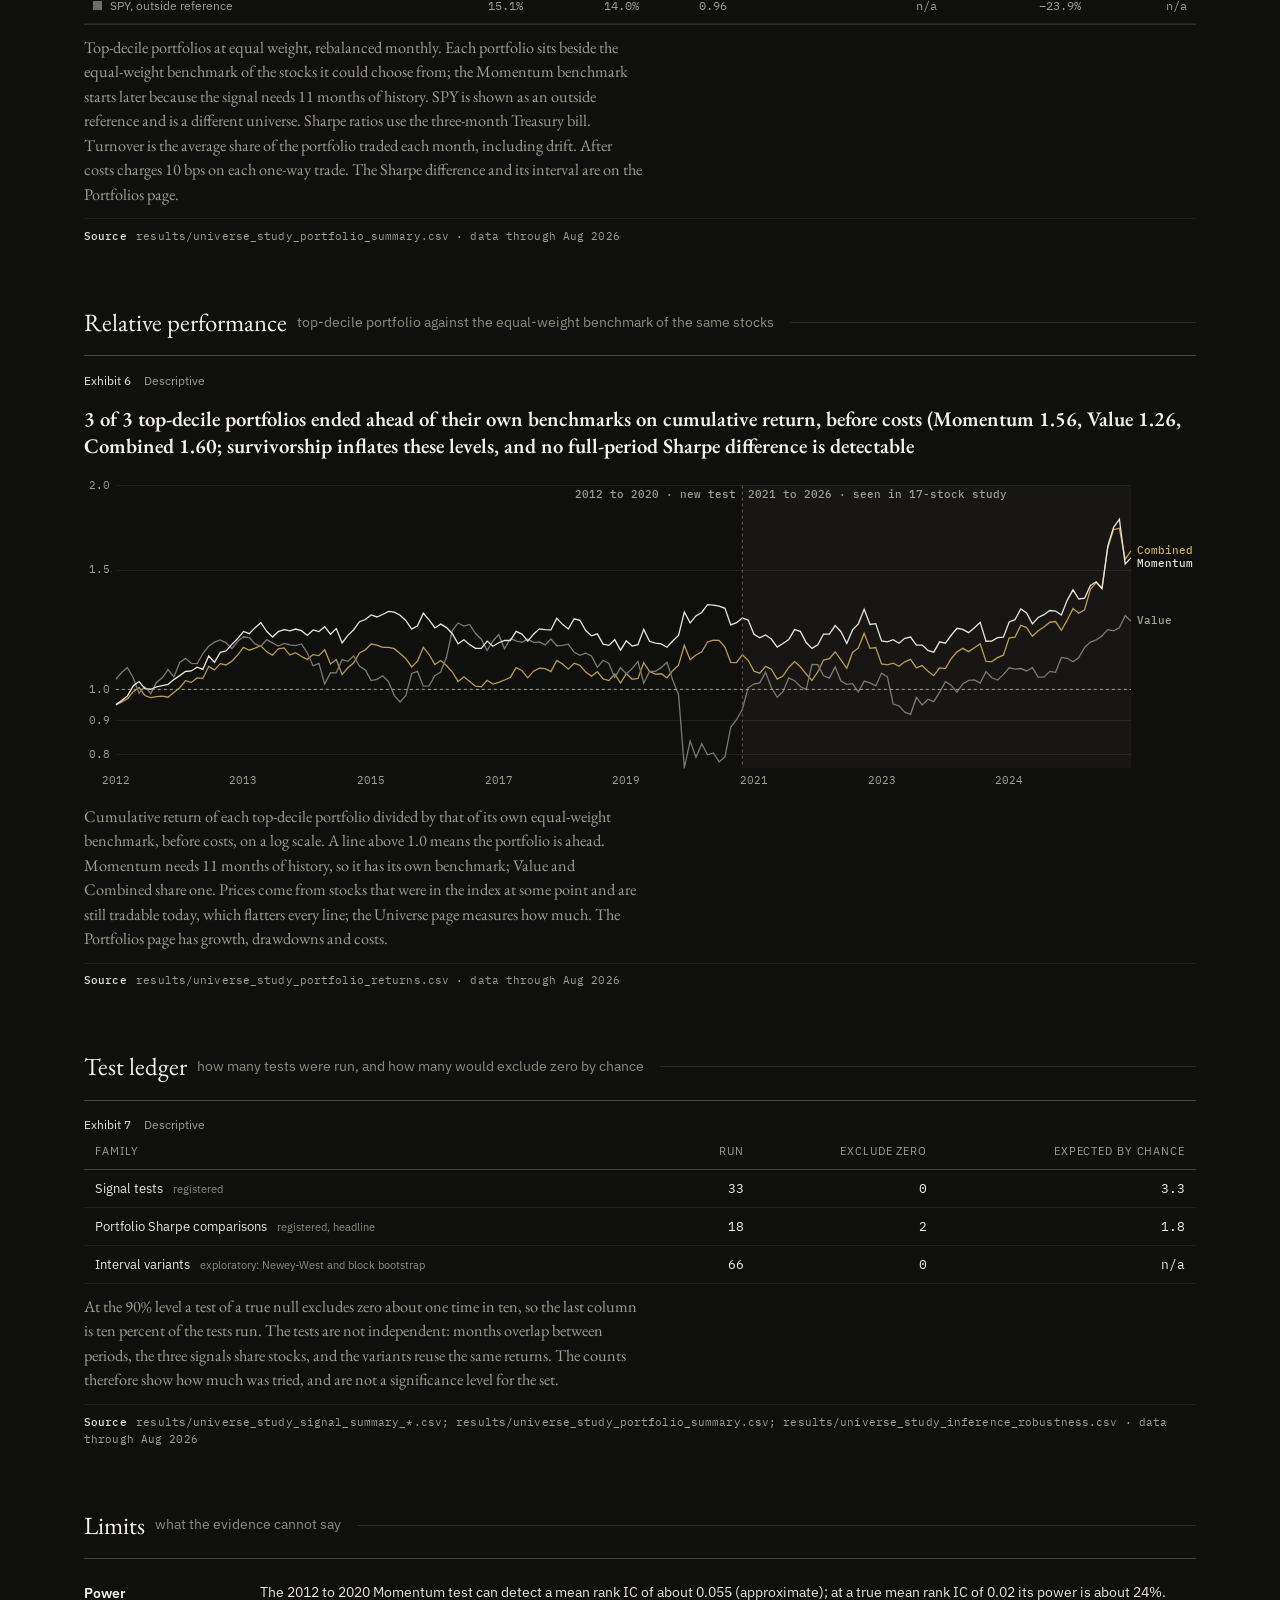
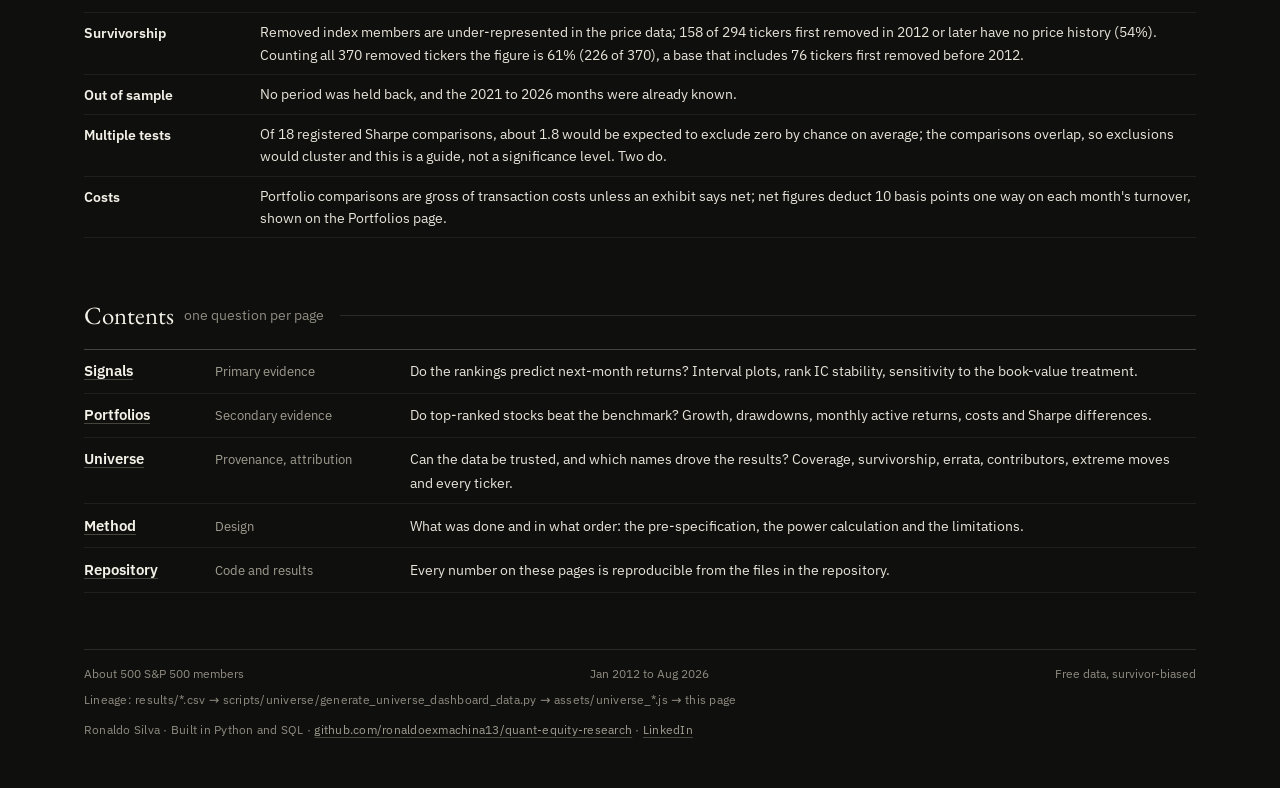
==== commit 6074b36a: "Add author line and LinkedIn link to the dashboard footer and README Co-Authored-By: Claude Fable 5." ====
--- a/index.html
+++ b/index.html
@@ -17,8 +17,8 @@
 <meta name="color-scheme" content="dark">
 <link rel="icon" type="image/svg+xml" href="assets/favicon.svg">
 <title>Summary | Equity Factor Research</title>
-<script src="assets/theme.js?v=23"></script>
-<link rel="stylesheet" href="assets/styles.css?v=23">
+<script src="assets/theme.js?v=25"></script>
+<link rel="stylesheet" href="assets/styles.css?v=25">
 </head>
 <body>
 <div id="chrome"></div>
@@ -114,7 +114,7 @@
 <script src="assets/universe_stocks_data.js"></script>
 <script src="assets/universe_sens_data.js"></script>
 <script src="assets/meta_data.js"></script>
-<script src="assets/dashboard.js?v=23"></script>
+<script src="assets/dashboard.js?v=25"></script>
 <script>
 renderChrome("index.html", "S&amp;P 500 members &middot; Jan 2012 to Aug 2026 &middot; monthly &middot; Momentum (11-month) &middot; Value (P/B) &middot; Combined");
 const X = UNIVERSE_EXTRAS;
--- a/assets/styles.css
+++ b/assets/styles.css
@@ -335,6 +335,8 @@
 .stocks-table td.name { max-width: 128px; overflow: hidden; text-overflow: ellipsis; white-space: nowrap; font-family: var(--sans); }
 .stocks-table { font-size: 0.72rem; }
 .stocks-table th, .stocks-table td { padding-left: 0.45rem; padding-right: 0.45rem; white-space: nowrap; }
+/* header cells may wrap, so the ten columns fit the page between 960 and 1,090 px wide */
+.stocks-table thead th { padding-left: 0.45rem; padding-right: 0.45rem; white-space: normal; vertical-align: bottom; }
 .tag { display: inline-block; border: 1px solid var(--line); padding: 0 0.4rem; font-family: var(--sans); font-size: 0.78rem;   color: var(--muted); }
 .tag.warn { color: var(--neg); border-color: var(--neg); }
 .bar-row { display: grid; grid-template-columns: 62px 1fr 64px; gap: 0.6rem; align-items: center; font-family: var(--sans); font-size: 0.72rem; margin: 0.28rem 0; }
@@ -505,8 +507,8 @@
 .panel > .exh + h2 { margin-top: 0.9rem; padding-top: 0; border-top: none; }
 
 .caption + .src, .legend-row + .src { margin-top: 0.7rem; }
-/* tables: figures right-aligned, header and group rows in small caps; on narrow screens a note says the table scrolls sideways */
-@media (max-width: 600px) { .timeline-table-wrap { overflow-x: auto; } .timeline-table-wrap::before { content: "Scroll sideways for more columns"; display: block; font-size: 0.69rem; color: var(--dim); margin-bottom: 0.3rem; } }
+/* tables: figures right-aligned, header and group rows in small caps; on narrow screens a note says the table scrolls sideways, on the tables that do (dashboard.js sets "scrolls") */
+@media (max-width: 600px) { .timeline-table-wrap { overflow-x: auto; } .timeline-table-wrap.scrolls::before { content: "Scroll sideways for more columns"; display: block; font-size: 0.69rem; color: var(--dim); margin-bottom: 0.3rem; } }
 @media (max-width: 600px) {
   .timeline-table td:first-child, .timeline-table th:first-child { position: sticky; left: 0; z-index: 2; background: var(--surface); }
   .timeline-table tr.tbl-group td:first-child { background: var(--bg); }
@@ -605,7 +607,7 @@
 .mini-stat:last-child { border-bottom: none; }
 .mini-stat .ms-head { margin: 0; }
 .mini-stat .ms-value { font-family: var(--mono); font-size: 1.25rem; font-weight: 500; letter-spacing: 0; }
-.mini-stat .ms-label { margin: 0; font-family: var(--serif); font-size: 0.98rem; }
+.mini-stat .ms-label { margin: 0; font-family: var(--serif); font-size: 0.98rem; text-wrap: pretty; }
 @media (max-width: 700px) { .mini-stat { grid-template-columns: 1fr auto; } .mini-stat .ms-label { grid-column: 1 / -1; } .mini-stats { margin-top: 1rem; } .mini-stat:nth-child(n) { border-bottom: 1px solid var(--rule); } .hero h1 { font-size: 1.9rem; } .lede { font-size: 1.15rem; } .section-label { font-size: 1.3rem; } }
 /* chalk strokes on the forest plots */
 .forest .blk { font-weight: 600; font-size: 14px; }
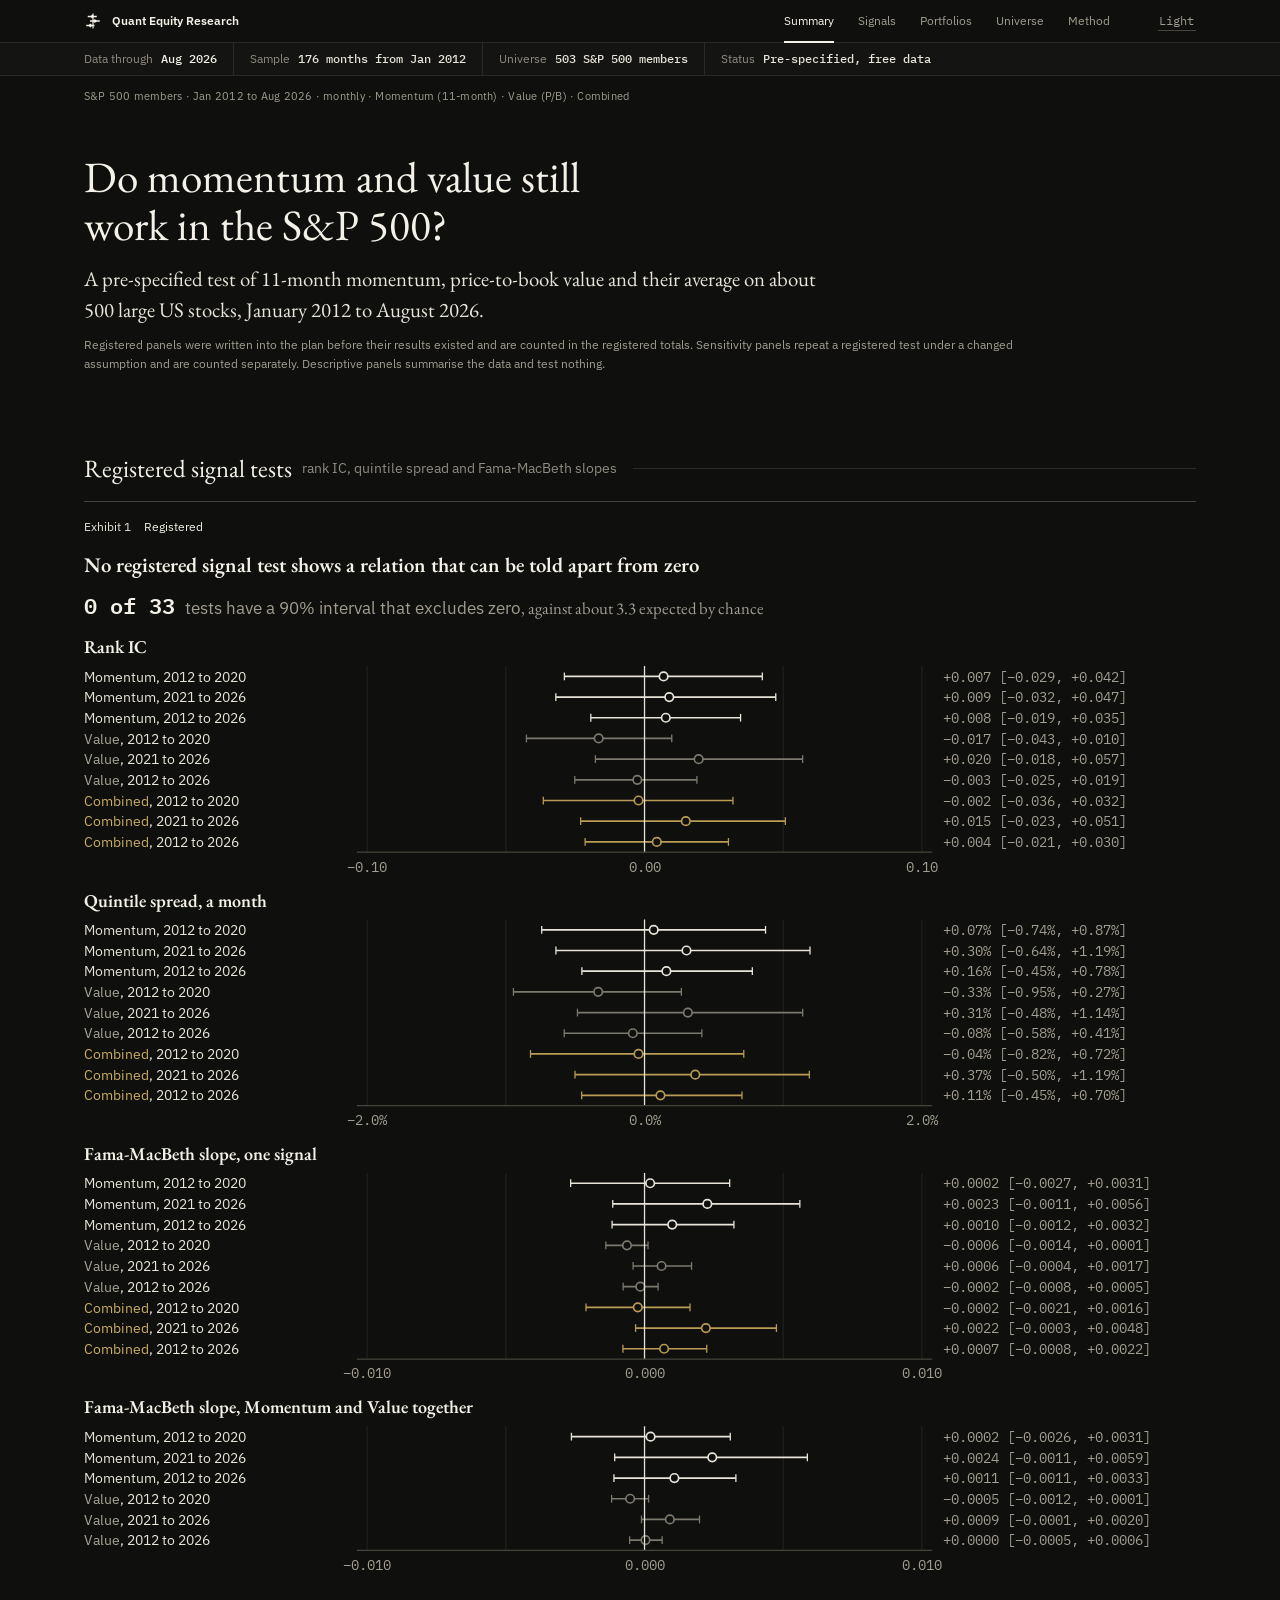
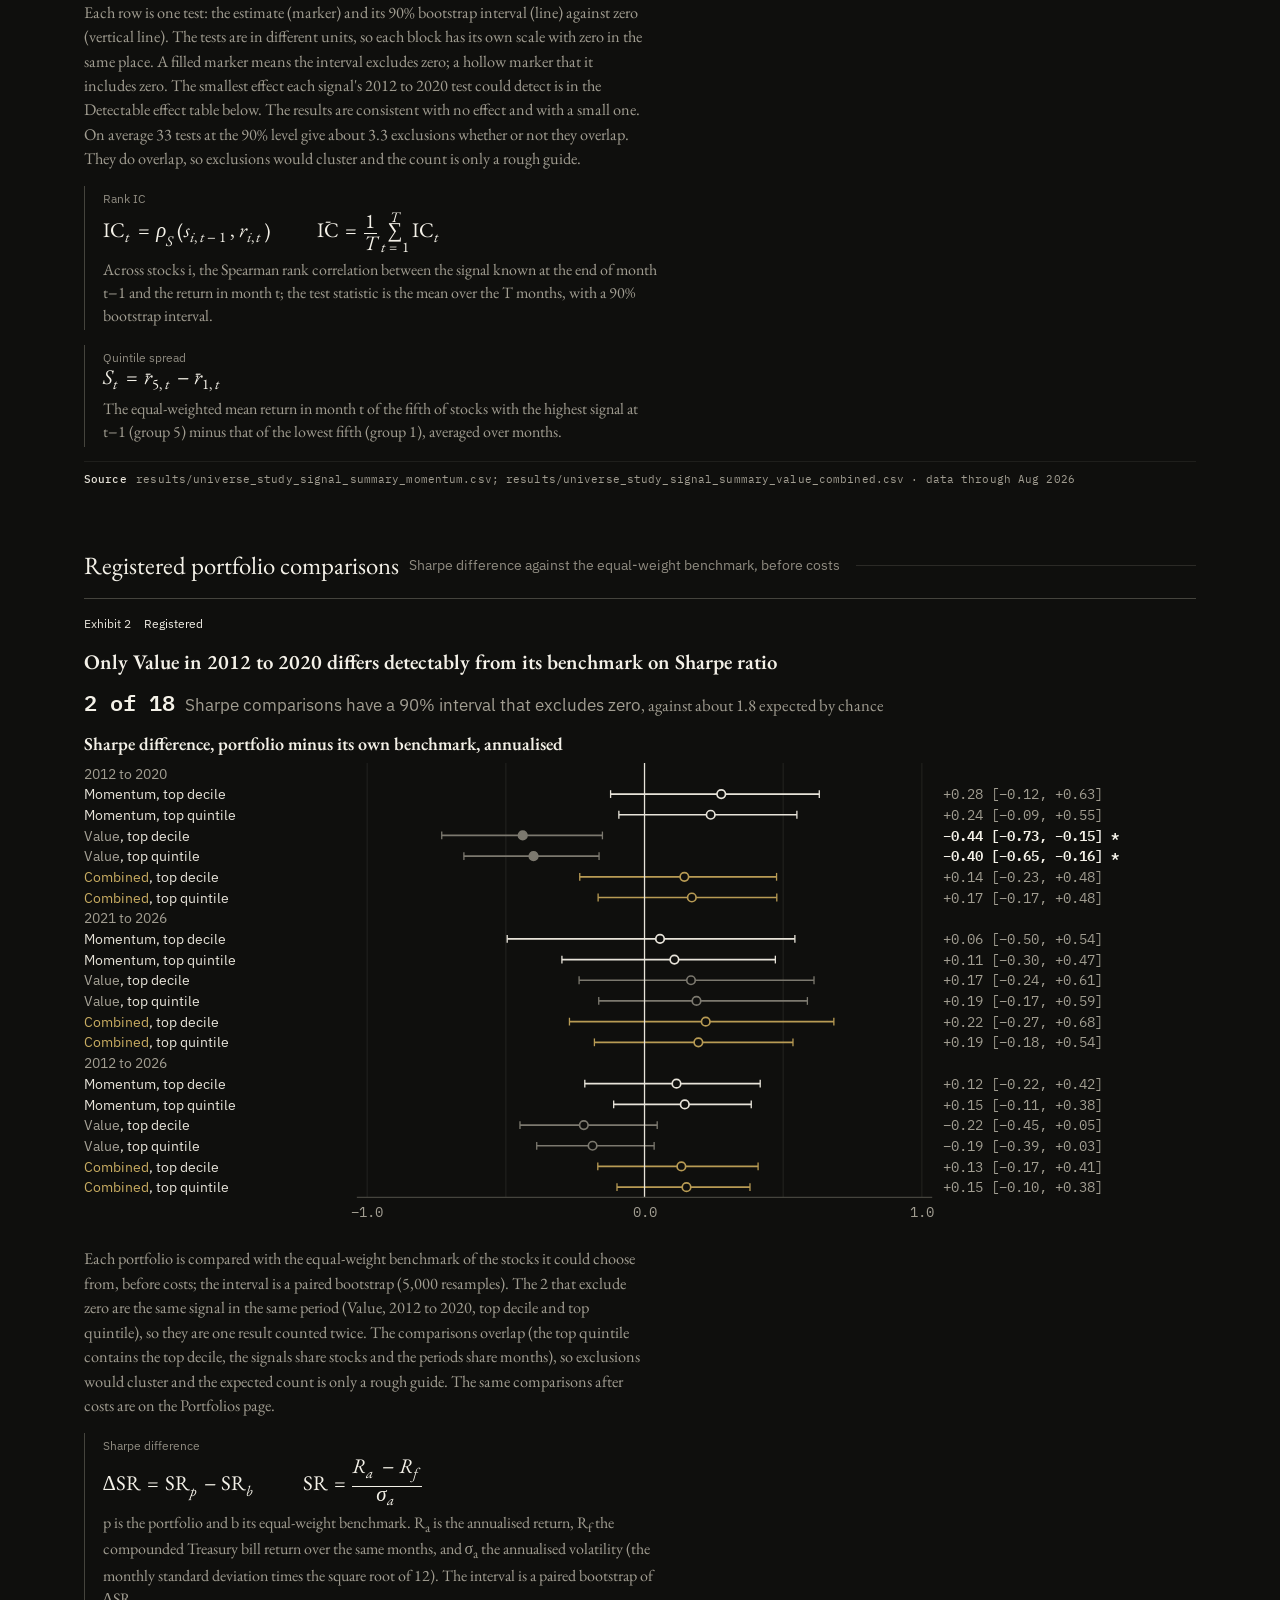
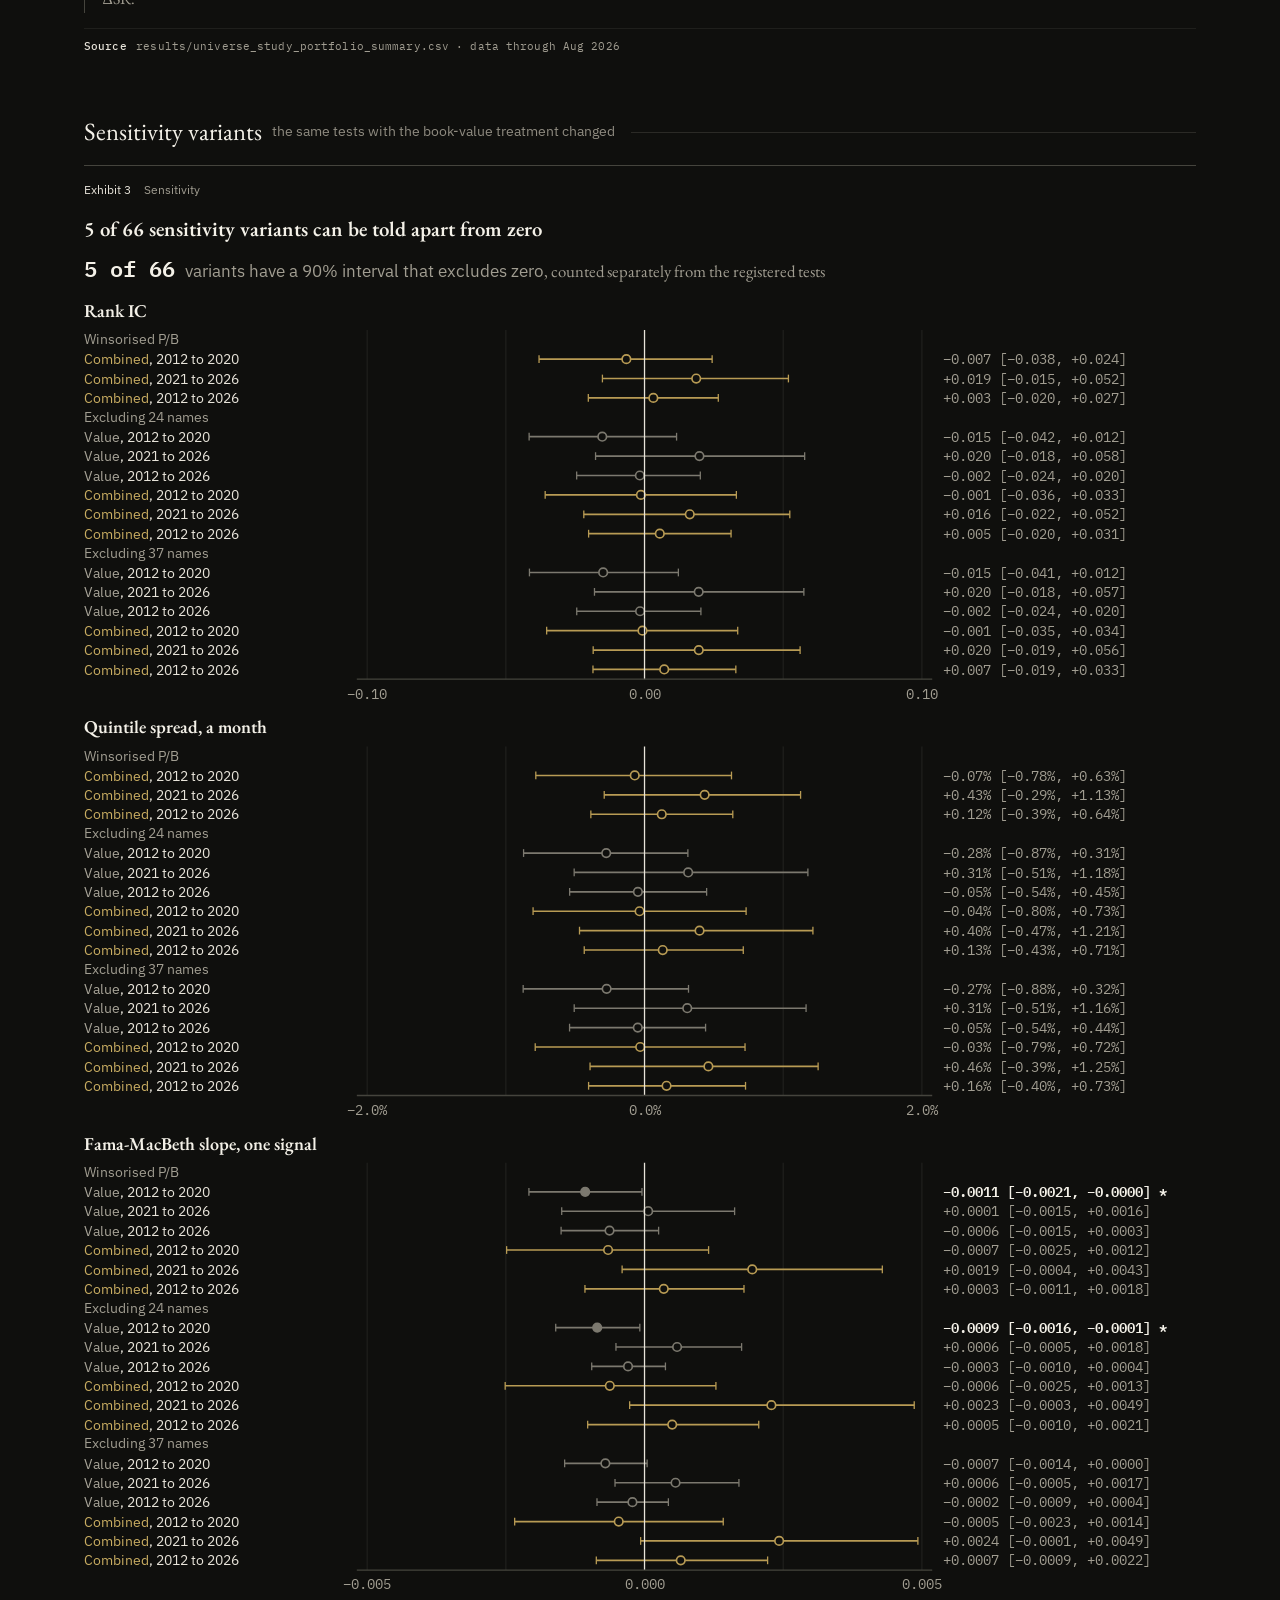
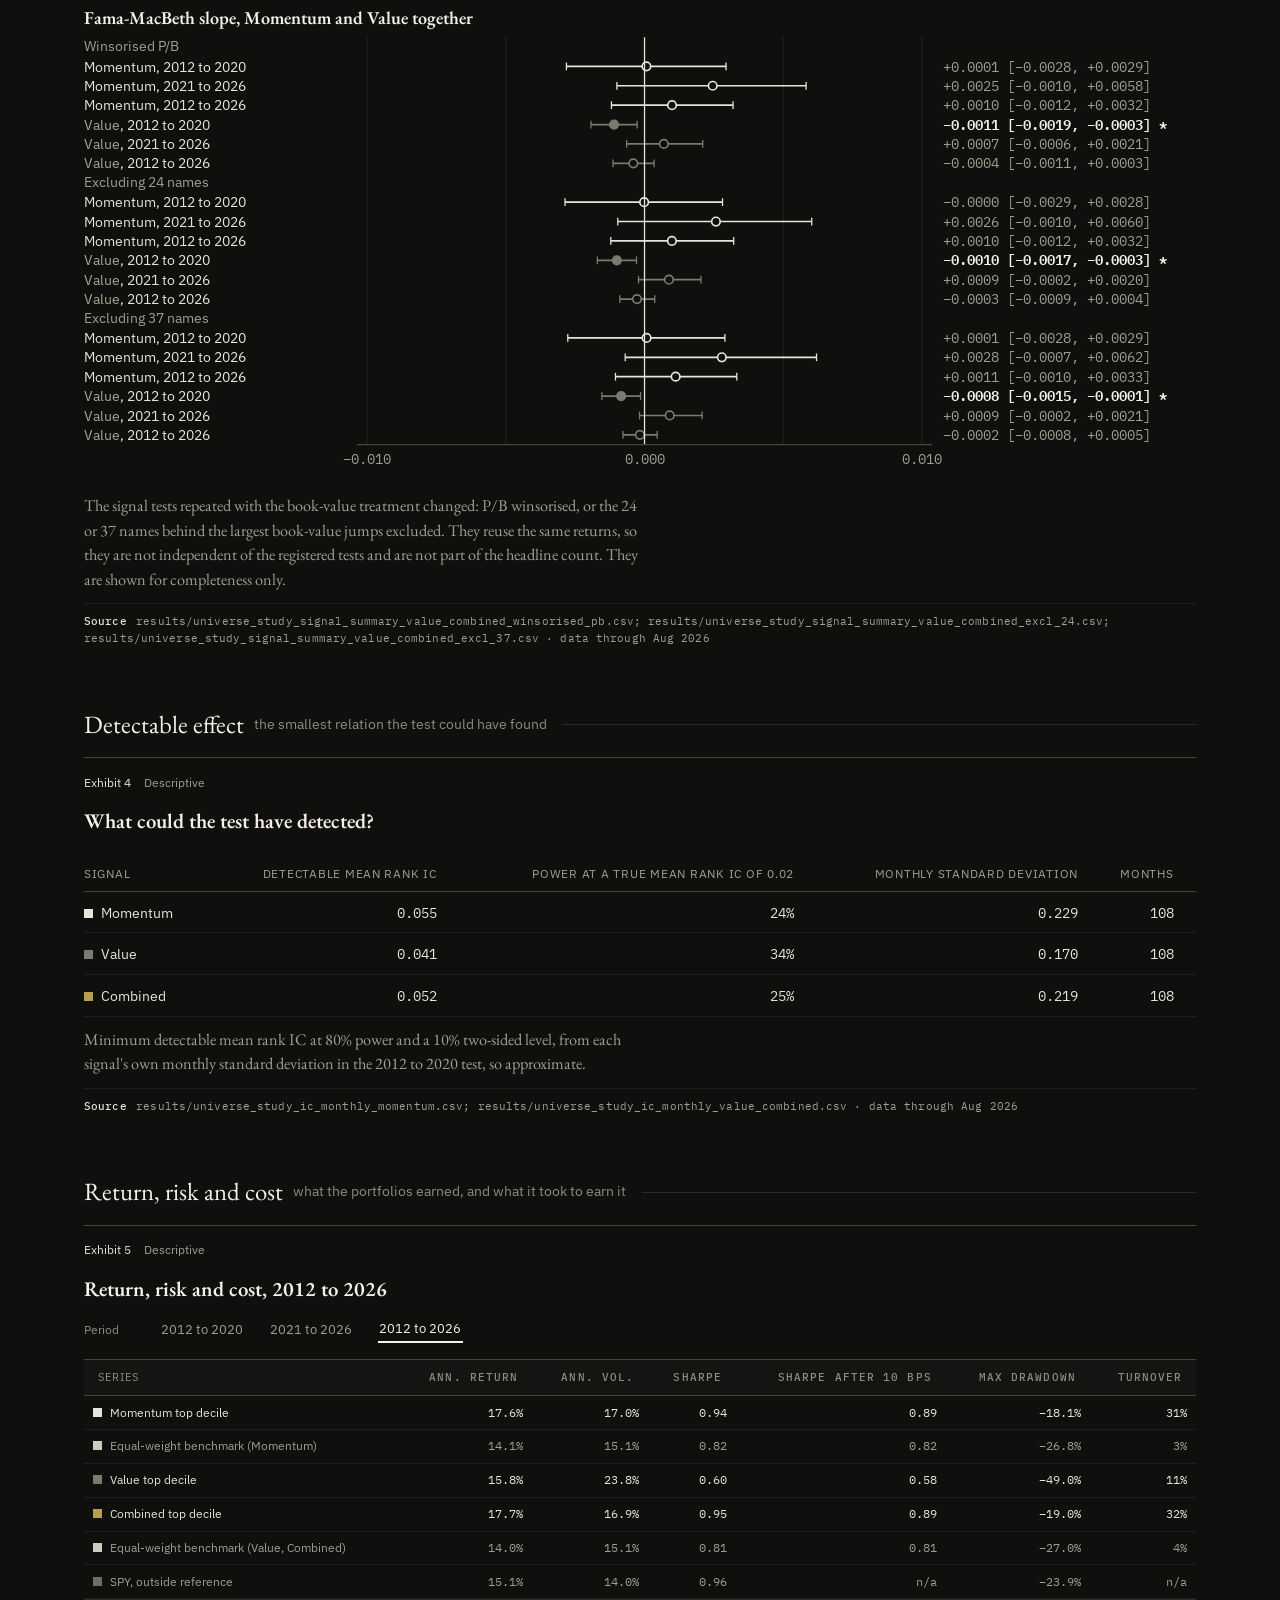
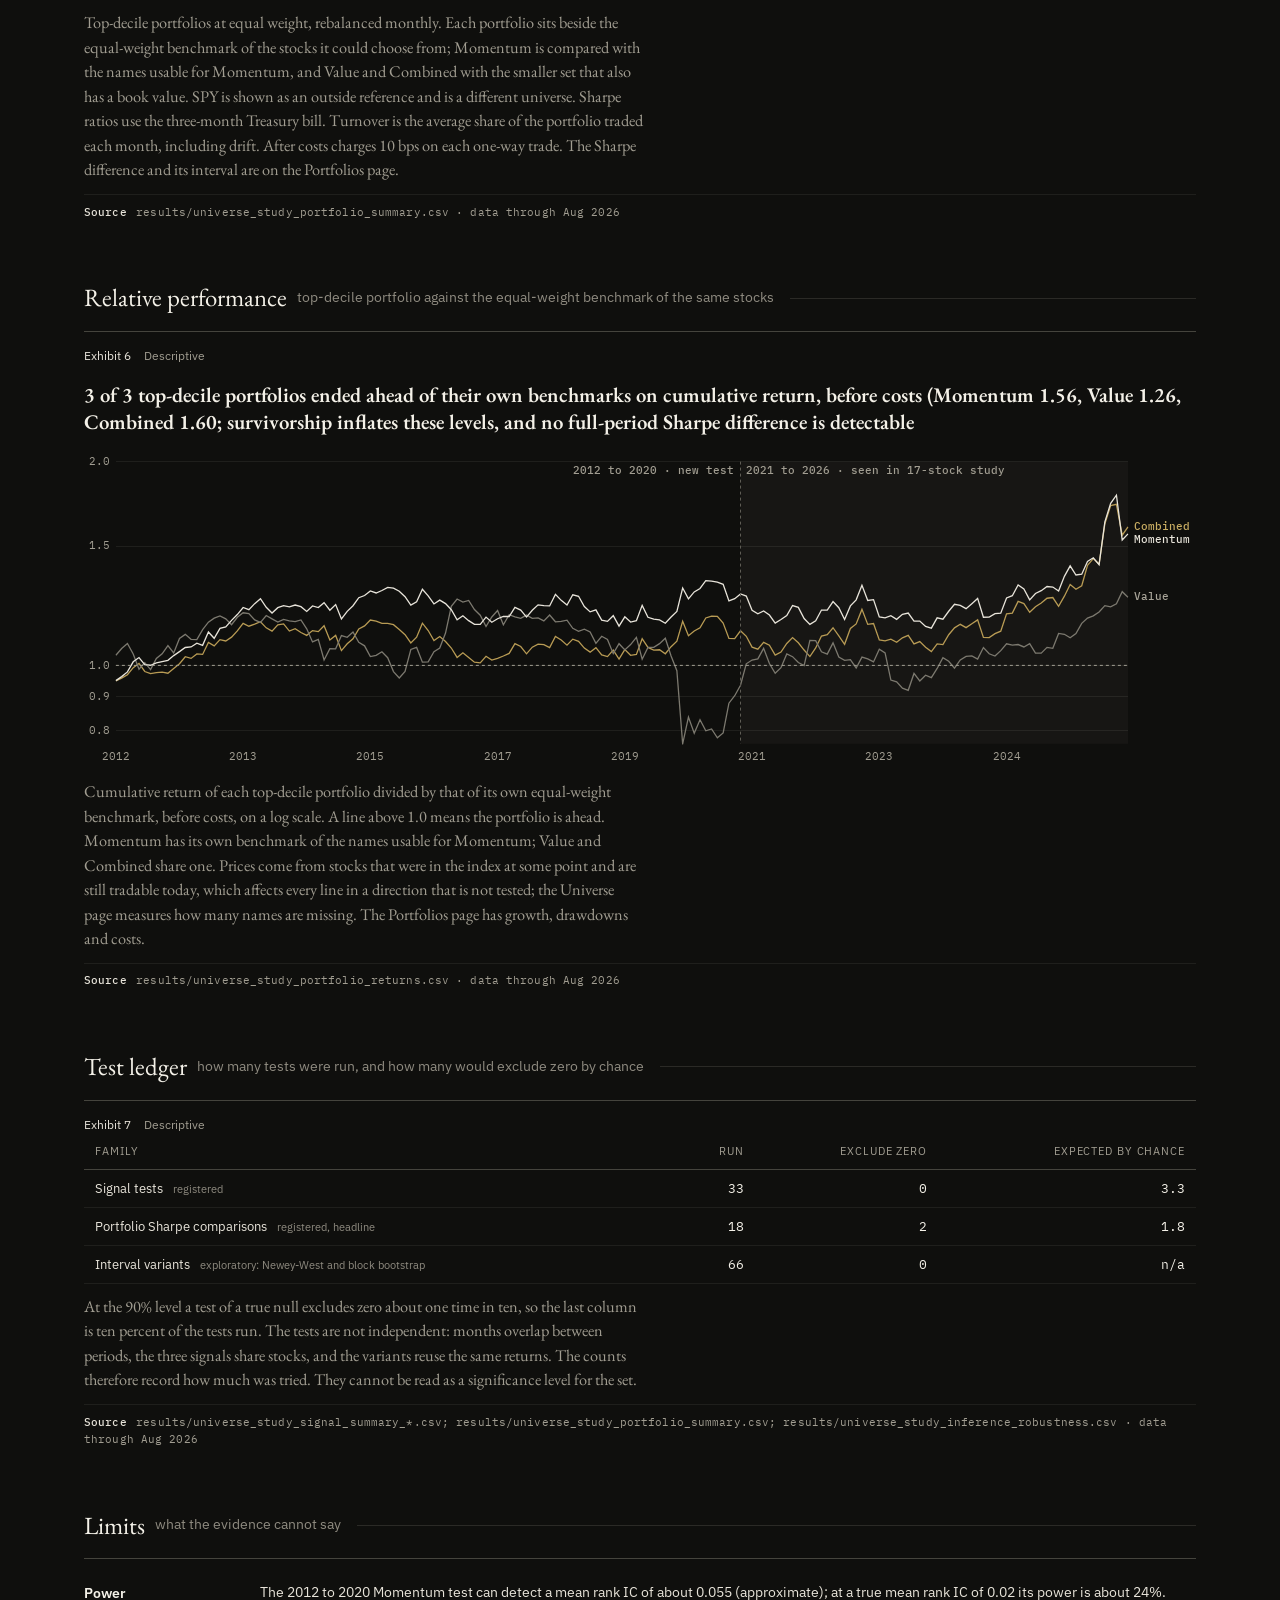
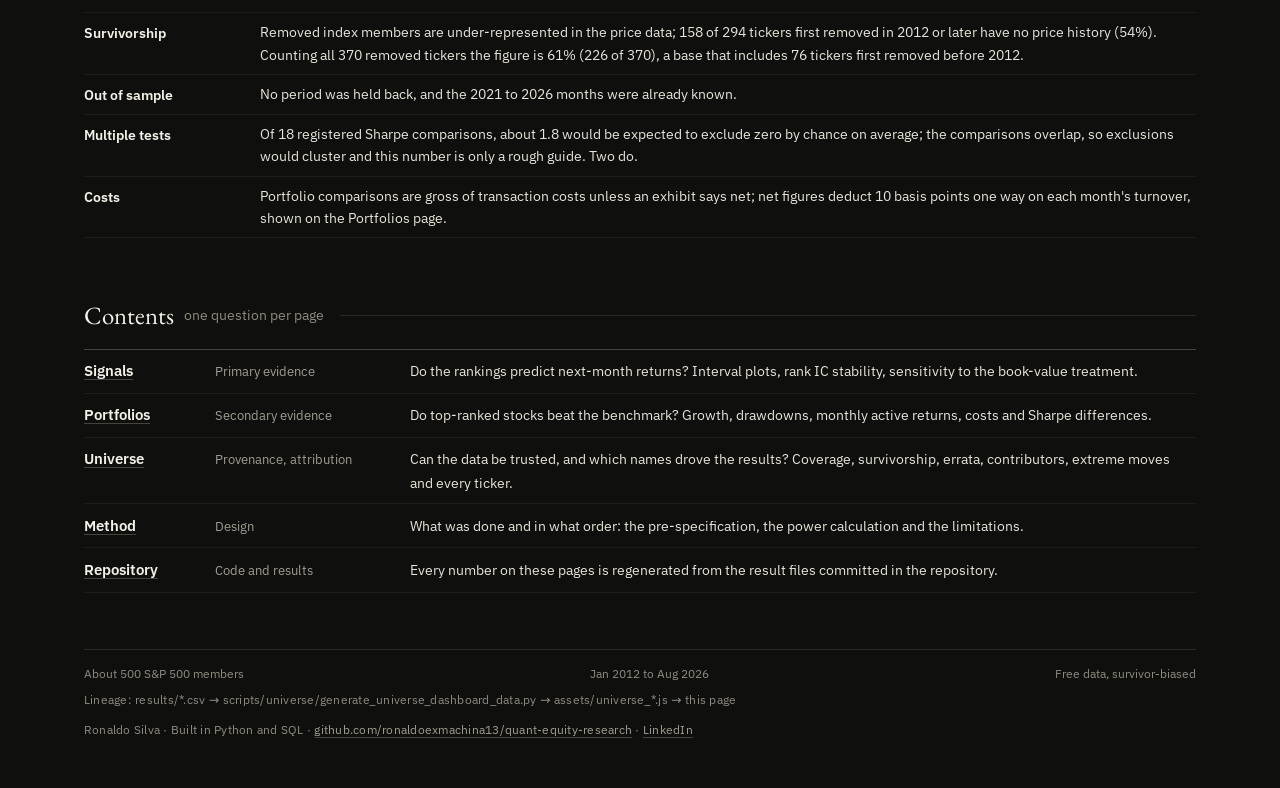
==== commit 81c57761: "README and dashboard: plainer wording and review fixes Rewrite contrast phrasing ("X, not Y") as dir" ====
--- a/index.html
+++ b/index.html
@@ -17,8 +17,8 @@
 <meta name="color-scheme" content="dark">
 <link rel="icon" type="image/svg+xml" href="assets/favicon.svg">
 <title>Summary | Equity Factor Research</title>
-<script src="assets/theme.js?v=25"></script>
-<link rel="stylesheet" href="assets/styles.css?v=25">
+<script src="assets/theme.js?v=26"></script>
+<link rel="stylesheet" href="assets/styles.css?v=26">
 </head>
 <body>
 <div id="chrome"></div>
@@ -75,14 +75,14 @@
         <tbody id="rrcBody"></tbody>
       </table>
     </div>
-    <p class="caption">Top-decile portfolios at equal weight, rebalanced monthly. Each portfolio sits beside the equal-weight benchmark of the stocks it could choose from; the Momentum benchmark starts later because the signal needs 11 months of history. SPY is shown as an outside reference and is a different universe. Sharpe ratios use the three-month Treasury bill. Turnover is the average share of the portfolio traded each month, including drift. After costs charges 10 bps on each one-way trade. The Sharpe difference and its interval are on the Portfolios page.</p>
+    <p class="caption">Top-decile portfolios at equal weight, rebalanced monthly. Each portfolio sits beside the equal-weight benchmark of the stocks it could choose from; Momentum is compared with the names usable for Momentum, and Value and Combined with the smaller set that also has a book value. SPY is shown as an outside reference and is a different universe. Sharpe ratios use the three-month Treasury bill. Turnover is the average share of the portfolio traded each month, including drift. After costs charges 10 bps on each one-way trade. The Sharpe difference and its interval are on the Portfolios page.</p>
   </div>
 
   <div class="section-label">Relative performance <span>top-decile portfolio against the equal-weight benchmark of the same stocks</span></div>
   <div class="panel" data-stamp="descriptive" data-src="results/universe_study_portfolio_returns.csv">
     <h2 id="relTitle"></h2>
     <div class="rel-canvas"><canvas id="relChart" role="img" aria-label="Line chart. Each top-decile portfolio's cumulative return divided by that of its equal-weight benchmark, monthly, January 2012 to August 2026."></canvas></div>
-    <p class="caption">Cumulative return of each top-decile portfolio divided by that of its own equal-weight benchmark, before costs, on a log scale. A line above 1.0 means the portfolio is ahead. Momentum needs 11 months of history, so it has its own benchmark; Value and Combined share one. Prices come from stocks that were in the index at some point and are still tradable today, which flatters every line; the Universe page measures how much. The Portfolios page has growth, drawdowns and costs.</p>
+    <p class="caption">Cumulative return of each top-decile portfolio divided by that of its own equal-weight benchmark, before costs, on a log scale. A line above 1.0 means the portfolio is ahead. Momentum has its own benchmark of the names usable for Momentum; Value and Combined share one. Prices come from stocks that were in the index at some point and are still tradable today, which affects every line in a direction that is not tested; the Universe page measures how many names are missing. The Portfolios page has growth, drawdowns and costs.</p>
   </div>
 
   <div class="section-label">Test ledger <span>how many tests were run, and how many would exclude zero by chance</span></div>
@@ -102,7 +102,7 @@
     <li><a href="portfolios.html">Portfolios</a><span class="c-kind">Secondary evidence</span><span class="c-q">Do top-ranked stocks beat the benchmark? Growth, drawdowns, monthly active returns, costs and Sharpe differences.</span></li>
     <li><a href="universe.html">Universe</a><span class="c-kind">Provenance, attribution</span><span class="c-q">Can the data be trusted, and which names drove the results? Coverage, survivorship, errata, contributors, extreme moves and every ticker.</span></li>
     <li><a href="method.html">Method</a><span class="c-kind">Design</span><span class="c-q">What was done and in what order: the pre-specification, the power calculation and the limitations.</span></li>
-    <li><a href="https://github.com/ronaldoexmachina13/quant-equity-research" target="_blank" rel="noopener">Repository</a><span class="c-kind">Code and results</span><span class="c-q">Every number on these pages is reproducible from the files in the repository.</span></li>
+    <li><a href="https://github.com/ronaldoexmachina13/quant-equity-research" target="_blank" rel="noopener">Repository</a><span class="c-kind">Code and results</span><span class="c-q">Every number on these pages is regenerated from the result files committed in the repository.</span></li>
   </ul>
 
   <div id="foot"></div>
@@ -114,7 +114,7 @@
 <script src="assets/universe_stocks_data.js"></script>
 <script src="assets/universe_sens_data.js"></script>
 <script src="assets/meta_data.js"></script>
-<script src="assets/dashboard.js?v=25"></script>
+<script src="assets/dashboard.js?v=26"></script>
 <script>
 renderChrome("index.html", "S&amp;P 500 members &middot; Jan 2012 to Aug 2026 &middot; monthly &middot; Momentum (11-month) &middot; Value (P/B) &middot; Combined");
 const X = UNIVERSE_EXTRAS;
@@ -175,7 +175,7 @@
     ["Power", "The 2012 to 2020 Momentum test can detect a mean rank IC of about " + momMde.toFixed(3) + " (approximate); at a true mean rank IC of 0.02 its power is about " + pct(momPower, 0) + "."],
     ["Survivorship", "Removed index members are under-represented in the price data; " + none(removed) + " of " + removed.length + " tickers first removed in 2012 or later have no price history (" + pct(none(removed) / removed.length, 0) + "). Counting all " + removedAll.length + " removed tickers the figure is " + pct(none(removedAll) / removedAll.length, 0) + " (" + none(removedAll) + " of " + removedAll.length + "), a base that includes " + (removedAll.length - removed.length) + " tickers first removed before 2012."],
     ["Out of sample", "No period was held back, and the 2021 to 2026 months were already known."],
-    ["Multiple tests", "Of " + head.length + " registered Sharpe comparisons, about " + expected + " would be expected to exclude zero by chance on average; the comparisons overlap, so exclusions would cluster and this is a guide, not a significance level. " + (flagged.length === 1 ? "One does." : flagged.length === 2 ? "Two do." : flagged.length + " do.")],
+    ["Multiple tests", "Of " + head.length + " registered Sharpe comparisons, about " + expected + " would be expected to exclude zero by chance on average; the comparisons overlap, so exclusions would cluster and this number is only a rough guide. " + (flagged.length === 1 ? "One does." : flagged.length === 2 ? "Two do." : flagged.length + " do.")],
     ["Costs", "Portfolio comparisons are gross of transaction costs unless an exhibit says net; net figures deduct 10 basis points one way on each month's turnover, shown on the Portfolios page."]
   ];
   document.getElementById("limits").innerHTML = lim.map(r => `<dt>${r[0]}</dt><dd>${r[1]}</dd>`).join("");
@@ -207,7 +207,7 @@
   familyForest("f1Forest", blocks1);
   document.getElementById("f1Caption").innerHTML = "Each row is one test: the estimate (marker) and its 90% bootstrap interval (line) against zero (vertical line). The tests are in different units, so each block has its own scale with zero in the same place. " +
     "A filled marker means the interval excludes zero; a hollow marker that it includes zero. The smallest effect each signal's 2012 to 2020 test could detect is in the Detectable effect table below. " +
-    "The results are consistent with no effect and with a small one; they are not evidence of no effect. On average " + tests.length + " tests at the 90% level give about " + chance(tests.length) + " exclusions whether or not they overlap. They do overlap, so exclusions would cluster and the count is a guide, not a significance level.";
+    "The results are consistent with no effect and with a small one. On average " + tests.length + " tests at the 90% level give about " + chance(tests.length) + " exclusions whether or not they overlap. They do overlap, so exclusions would cluster and the count is only a rough guide.";
 
   /* family 2: registered Sharpe comparisons */
   const head = U.summary.filter(r => r.headline && r.basis === "gross" && r.diff !== null), hit = head.filter(r => r.sig);
@@ -222,7 +222,7 @@
   const sameSignal = hit.length > 1 && hit.every(r => r.strategy === hit[0].strategy && r.period === hit[0].period);
   document.getElementById("f2Caption").innerHTML = "Each portfolio is compared with the equal-weight benchmark of the stocks it could choose from, before costs; the interval is a paired bootstrap (5,000 resamples). " +
     (sameSignal ? "The " + hit.length + " that exclude zero are the same signal in the same period (" + hit[0].strategy + ", " + PERIOD_LABEL[hit[0].period] + ", " + hit.map(r => SIZE_LABEL[r.size].toLowerCase()).join(" and ") + "), so they are one result counted twice. " : "") +
-    "The comparisons overlap (the top quintile contains the top decile, the signals share stocks and the periods share months), so exclusions would cluster and the expected count is a guide, not a significance level. The same comparisons after costs are on the Portfolios page.";
+    "The comparisons overlap (the top quintile contains the top decile, the signals share stocks and the periods share months), so exclusions would cluster and the expected count is only a rough guide. The same comparisons after costs are on the Portfolios page.";
 
   /* family 3: sensitivity variants */
   const VARIANTS = [["winsorised", "Winsorised P/B"], ["excl_24", "Excluding 24 names"], ["excl_37", "Excluding 37 names"]];
@@ -243,7 +243,7 @@
   familyForest("f3Forest", blocks3, { rowH: 15 });
   document.getElementById("f3Caption").innerHTML = "The signal tests repeated with the book-value treatment changed: P/B winsorised, or the 24 or 37 names behind the largest book-value jumps excluded. They reuse the same returns, so they are not independent of the registered tests and are not part of the headline count" +
     (flag3.length && same("signal") && same("test") && same("period") ? ". All " + flag3.length + " that exclude zero are " + flag3[0].signal + ", " + flag3[0].test.replace(/_/g, " ") + ", " + PERIOD_LABEL[flag3[0].period] : "") +
-    ". They are shown for completeness, not as additional evidence.";
+    ". They are shown for completeness only.";
 })();
 
 /* test ledger: counts come straight from the data blocks */
@@ -257,7 +257,7 @@
   ];
   document.getElementById("ledger").innerHTML = "<thead><tr><th>Family</th><th>Run</th><th>Exclude zero</th><th>Expected by chance</th></tr></thead><tbody>" +
     rows.map(r => `<tr><td>${r[0]}</td><td>${r[1]}</td><td>${r[2]}</td><td>${r[3]}</td></tr>`).join("") + "</tbody>";
-  document.getElementById("ledgerCaption").textContent = "At the 90% level a test of a true null excludes zero about one time in ten, so the last column is ten percent of the tests run. The tests are not independent: months overlap between periods, the three signals share stocks, and the variants reuse the same returns. The counts therefore show how much was tried, and are not a significance level for the set.";
+  document.getElementById("ledgerCaption").textContent = "At the 90% level a test of a true null excludes zero about one time in ten, so the last column is ten percent of the tests run. The tests are not independent: months overlap between periods, the three signals share stocks, and the variants reuse the same returns. The counts therefore record how much was tried. They cannot be read as a significance level for the set.";
 })();
 
 /* relative performance: top decile over its own benchmark, log scale */
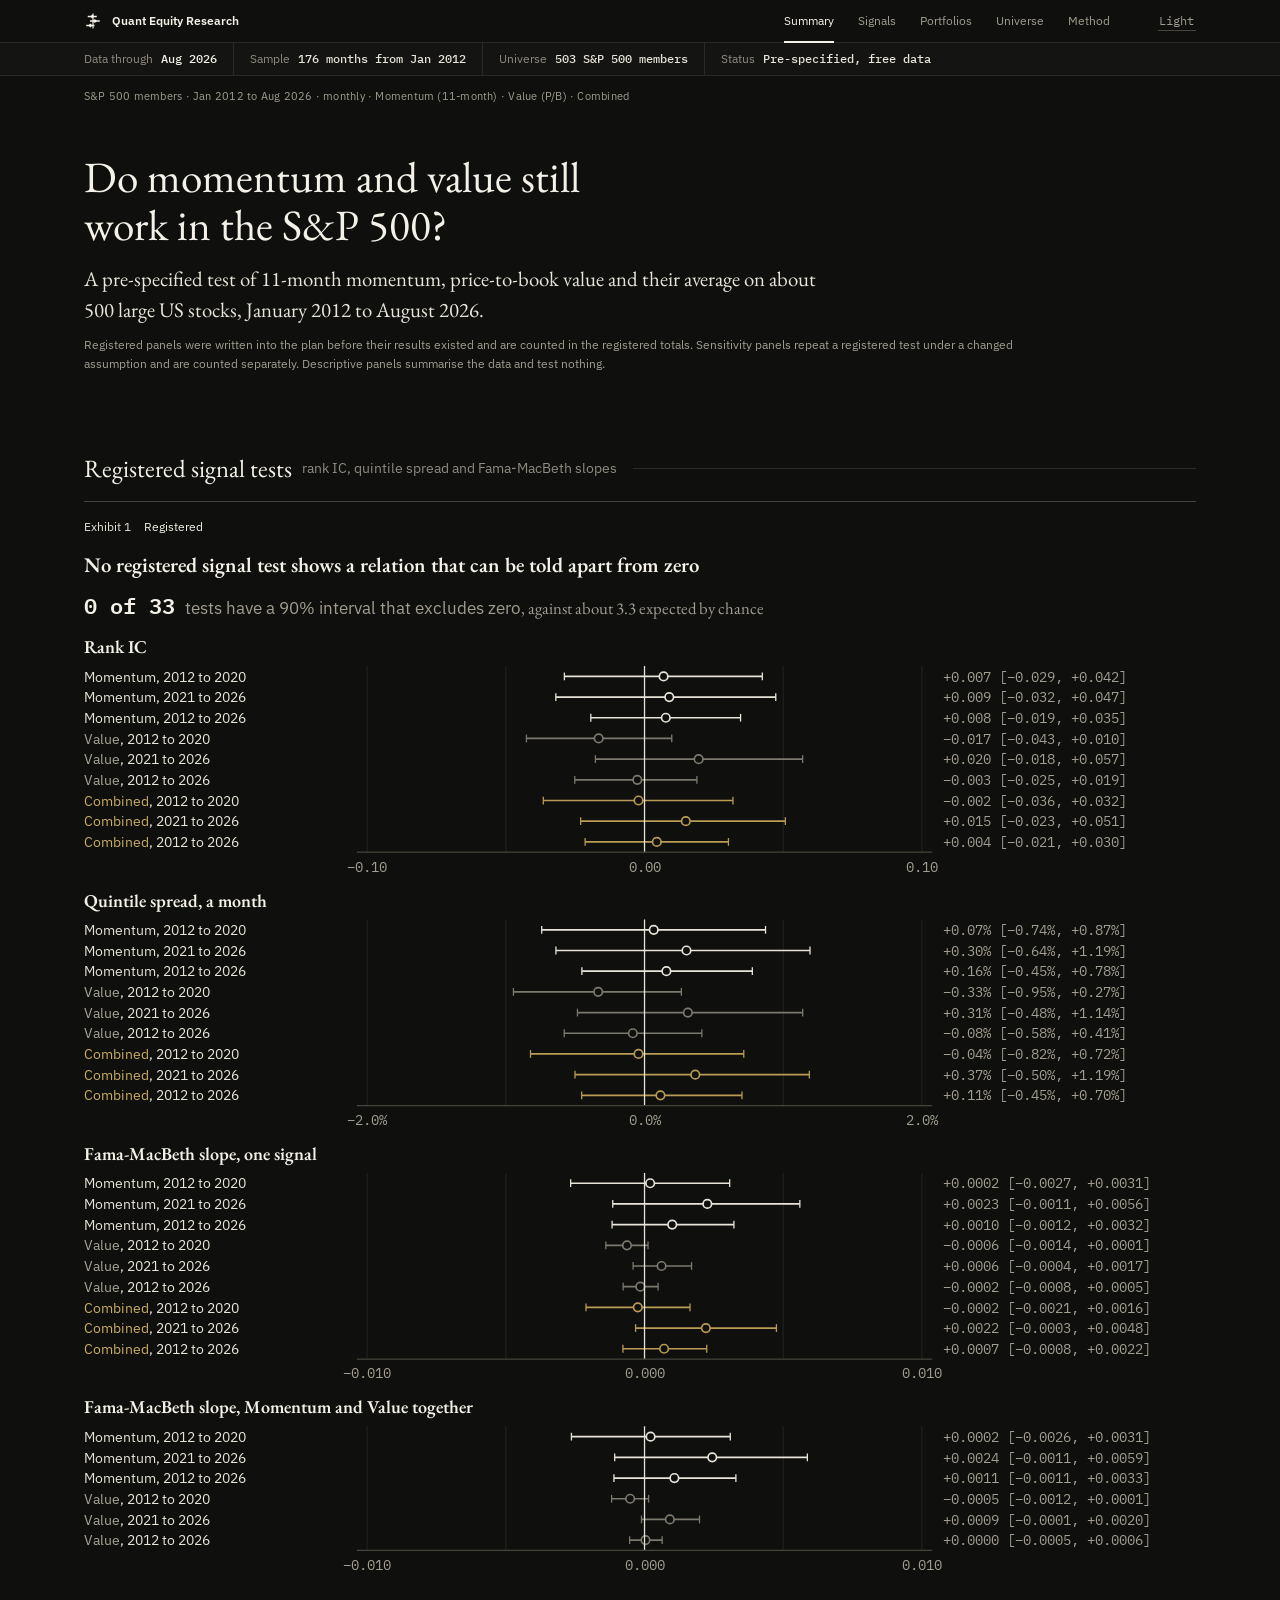
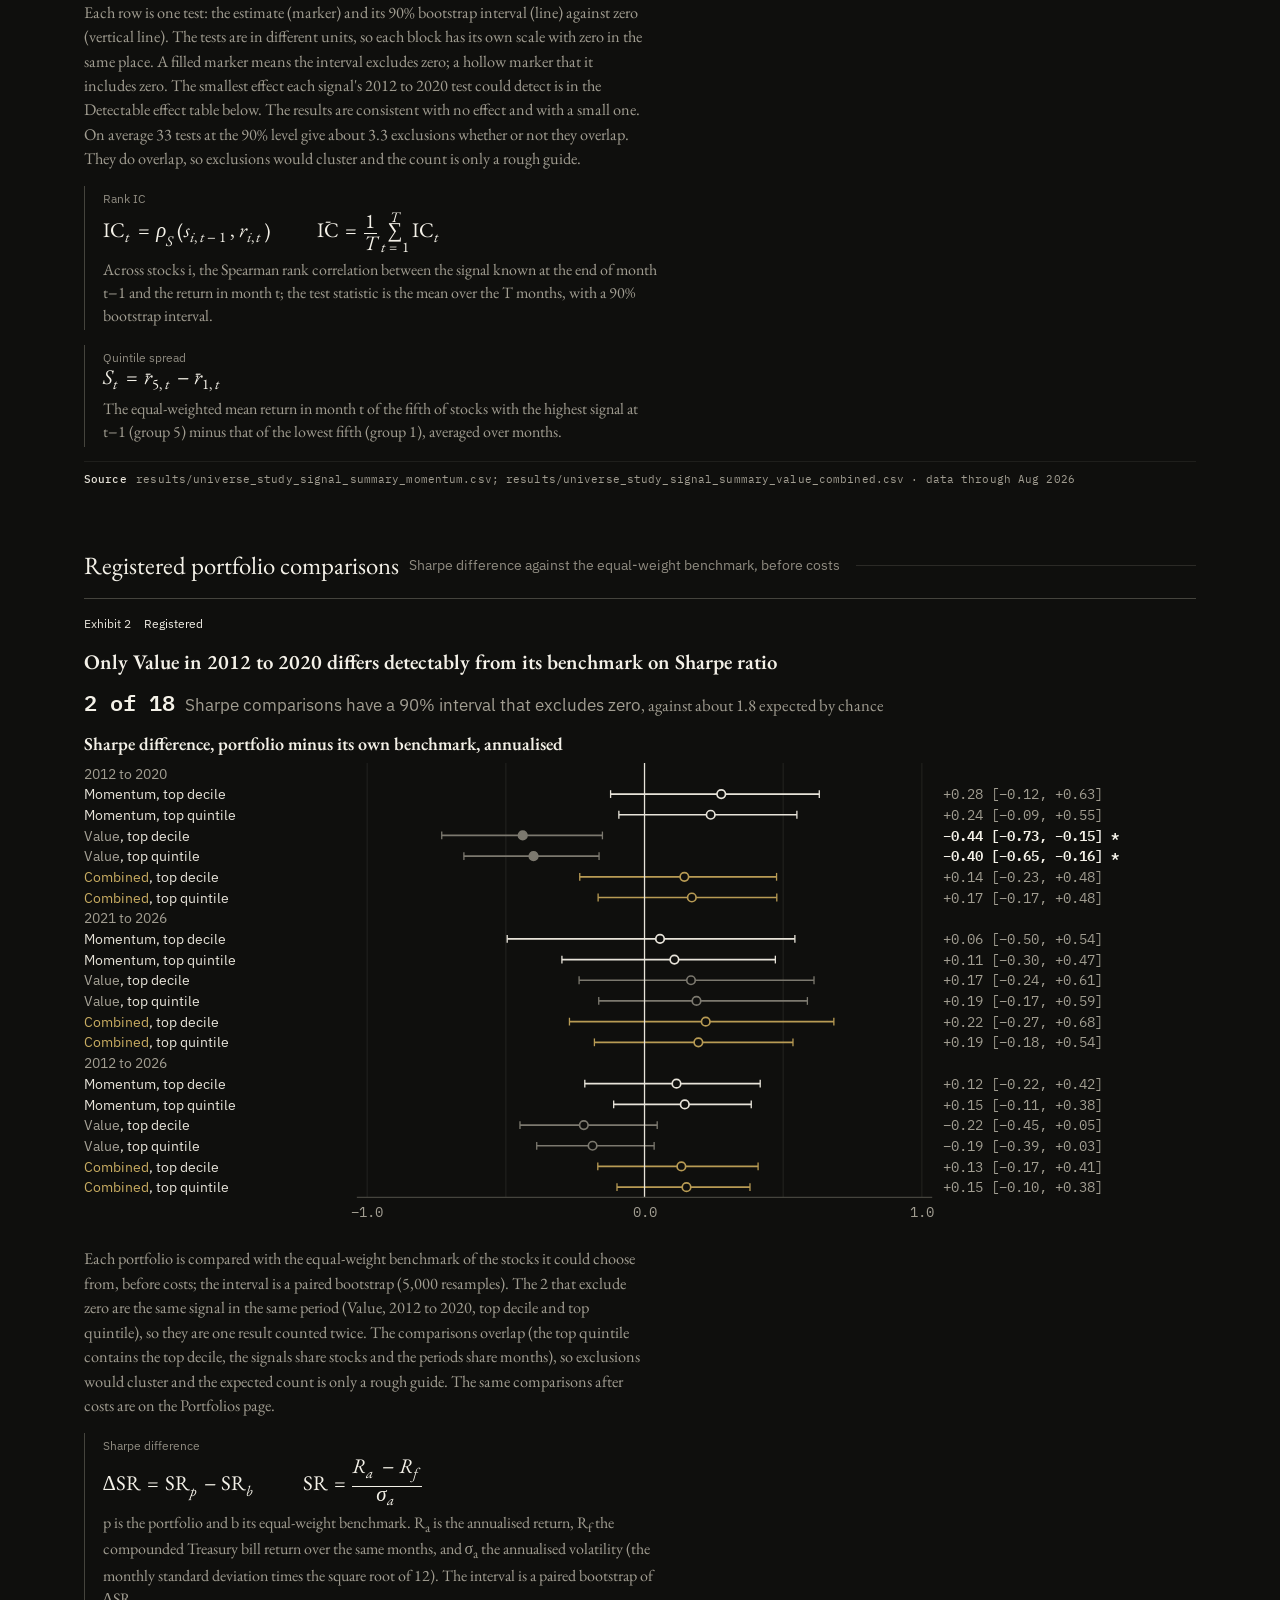
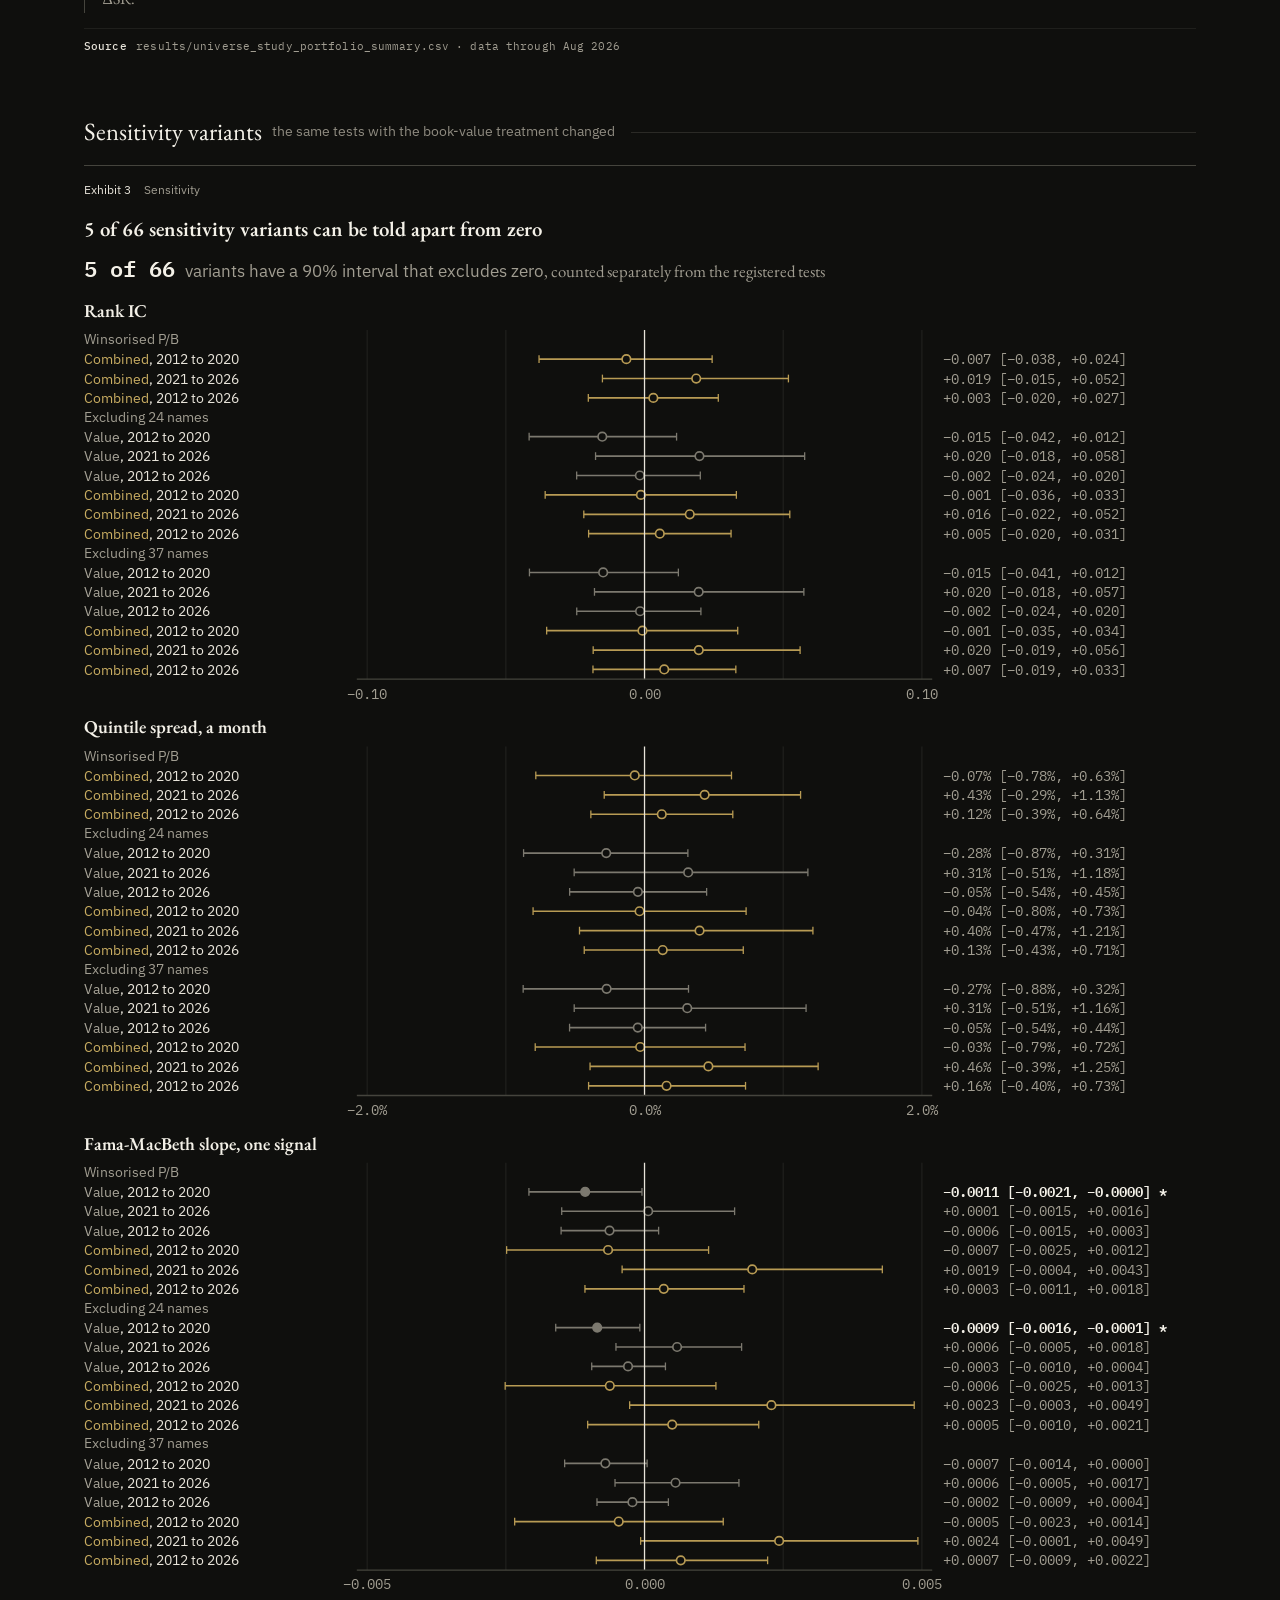
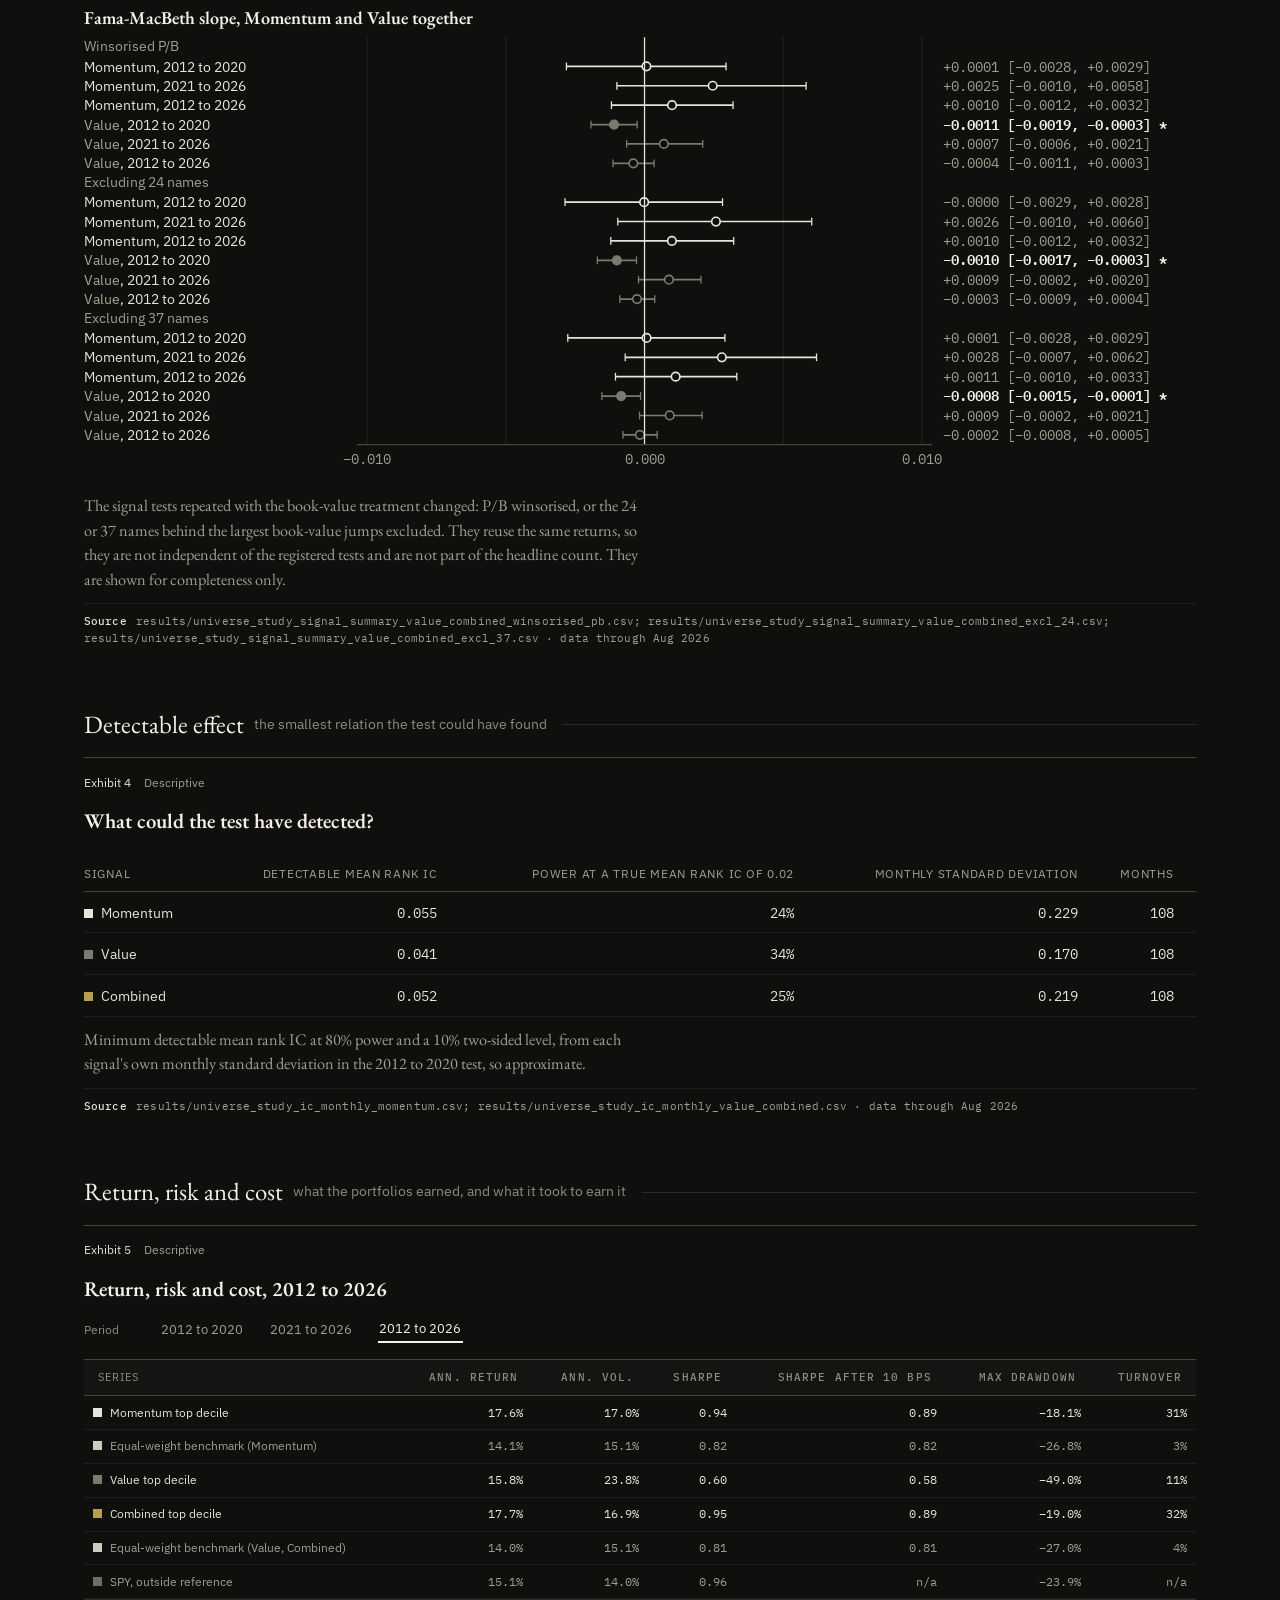
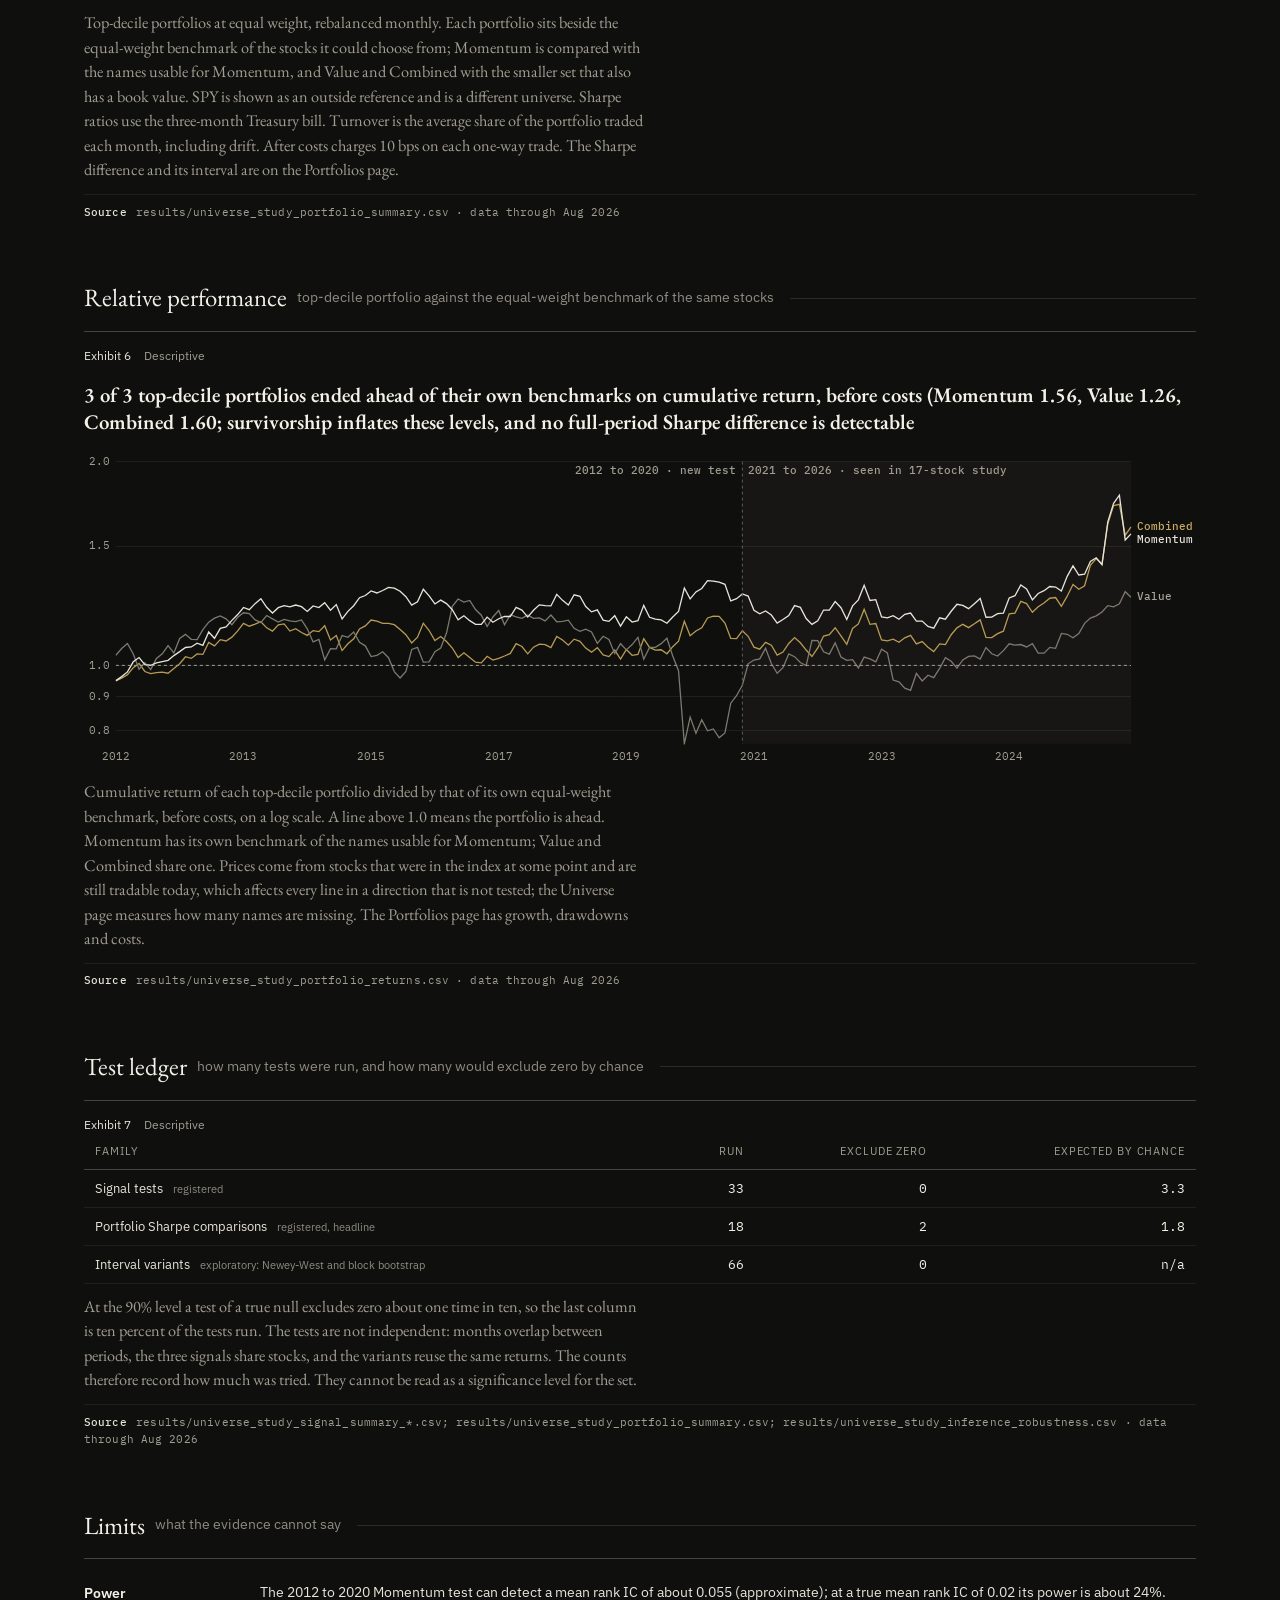
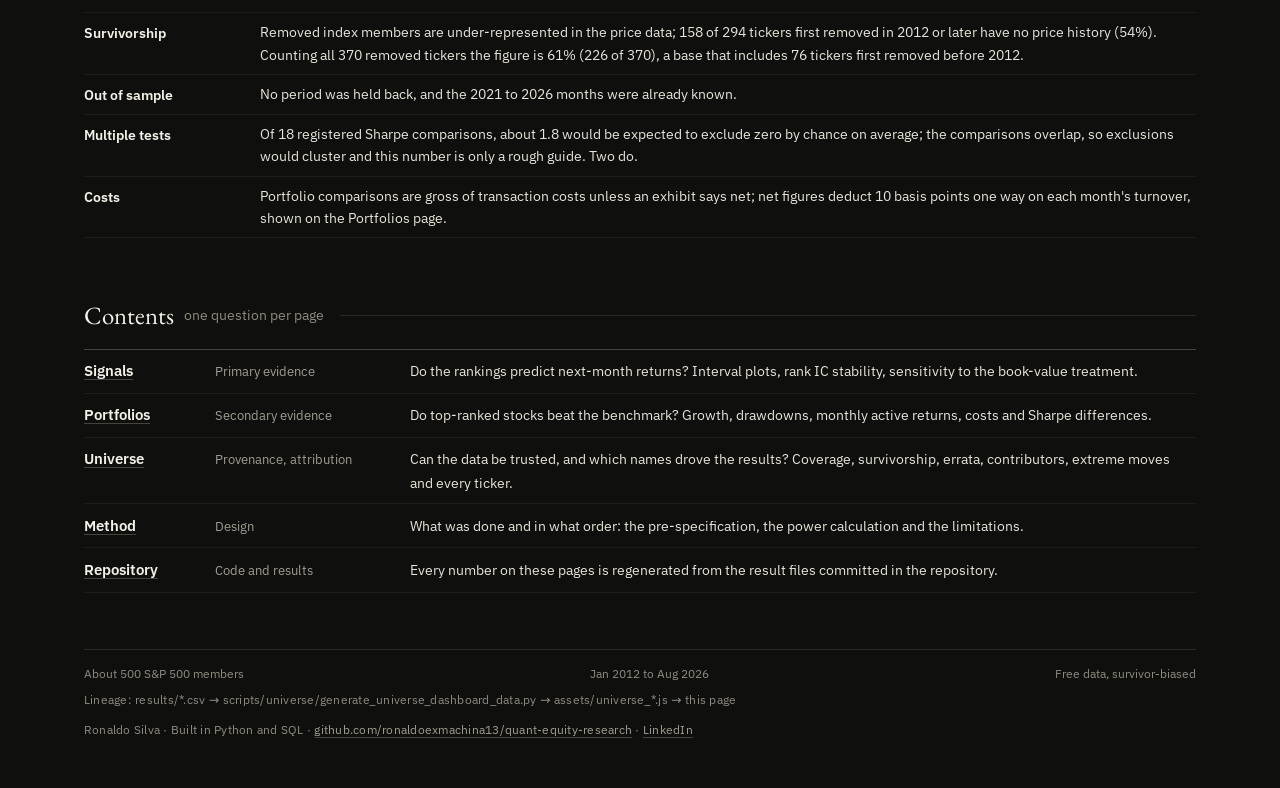
==== commit f8504226: "Link cards: journal-style Figure 1 and Table 1 Replace the site preview (assets/og-summary.png) and " ====
--- a/index.html
+++ b/index.html
@@ -11,7 +11,7 @@
 <meta property="og:image" content="https://ronaldoexmachina13.github.io/quant-equity-research/assets/og-summary.png">
 <meta property="og:image:width" content="1200">
 <meta property="og:image:height" content="627">
-<meta property="og:image:alt" content="Forest plot of the 33 registered signal tests: none has a 90% interval that excludes zero">
+<meta property="og:image:alt" content="Figure 1: the six primary rank IC tests with 90% bootstrap intervals, all spanning zero, and cumulative monthly rank IC for Momentum, Value and Combined, January 2012 to August 2026">
 <meta name="twitter:card" content="summary_large_image">
 <meta name="twitter:image" content="https://ronaldoexmachina13.github.io/quant-equity-research/assets/og-summary.png">
 <meta name="color-scheme" content="dark">
